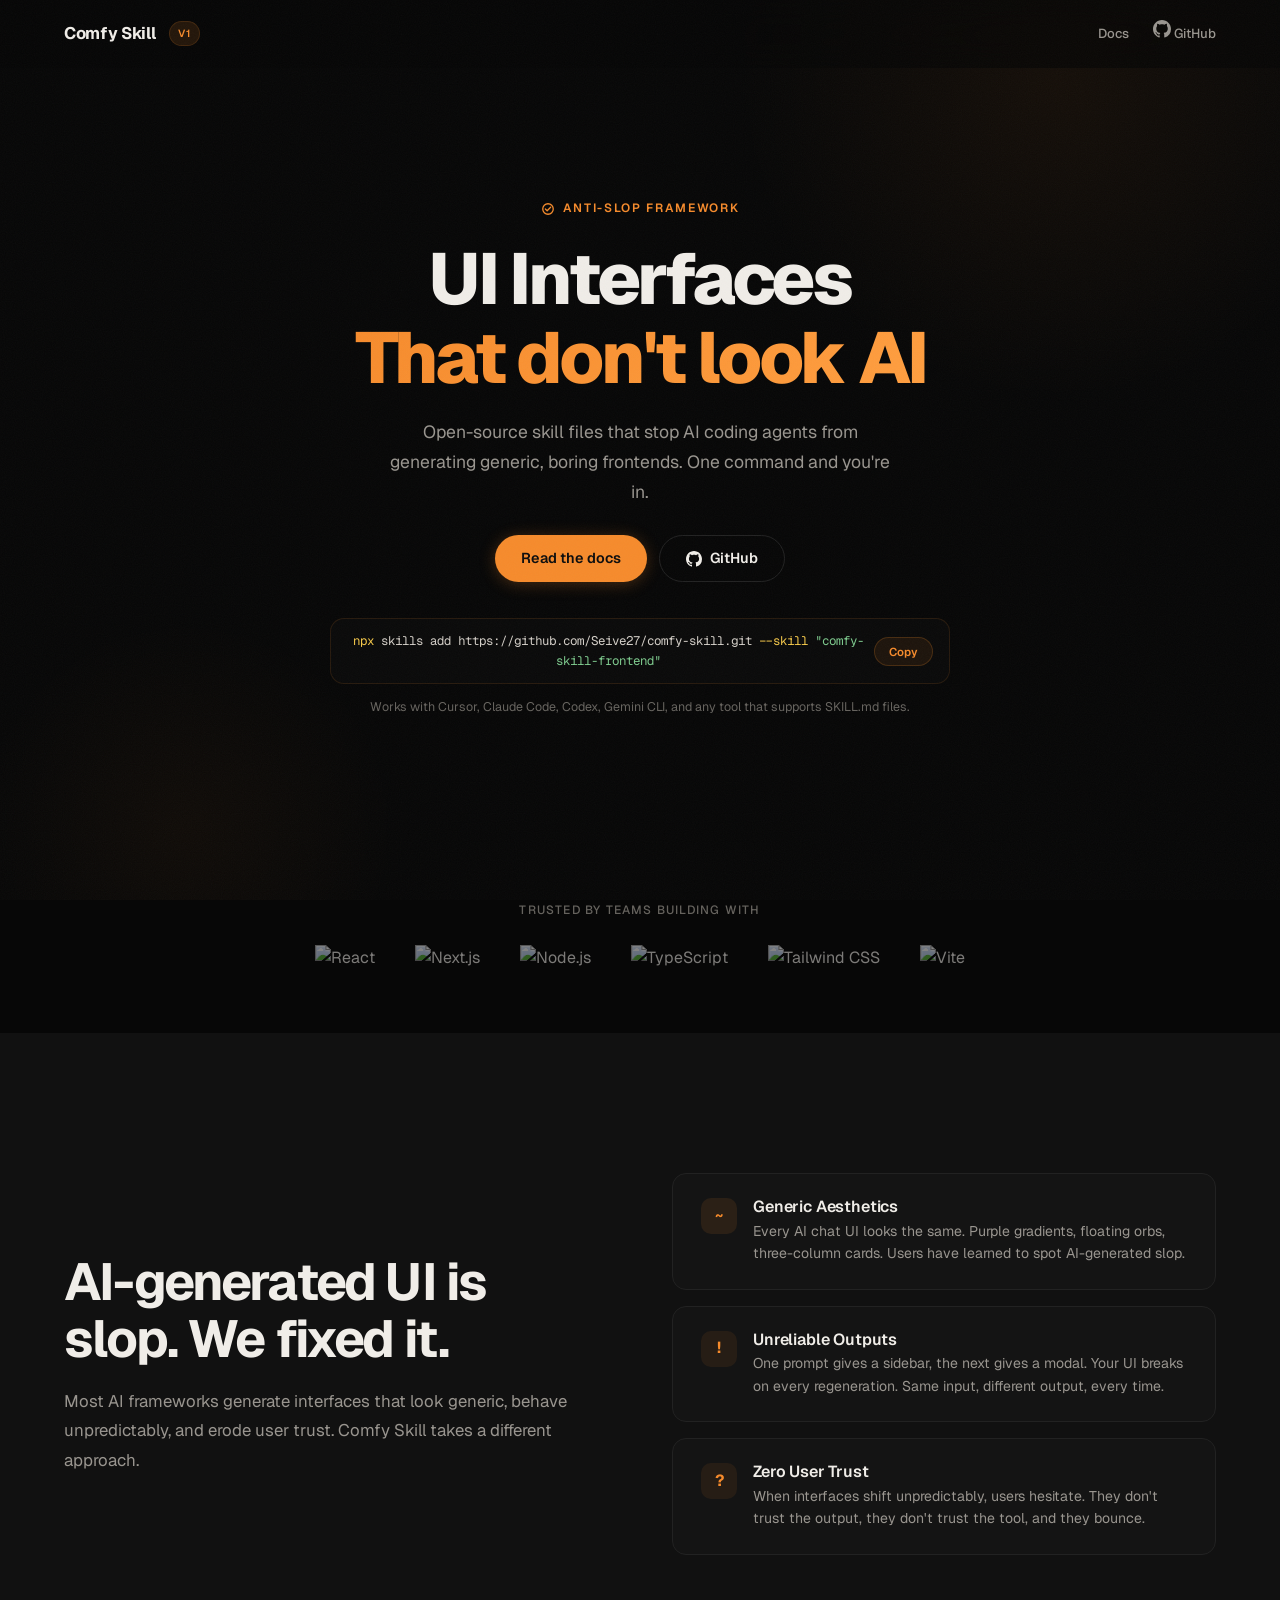
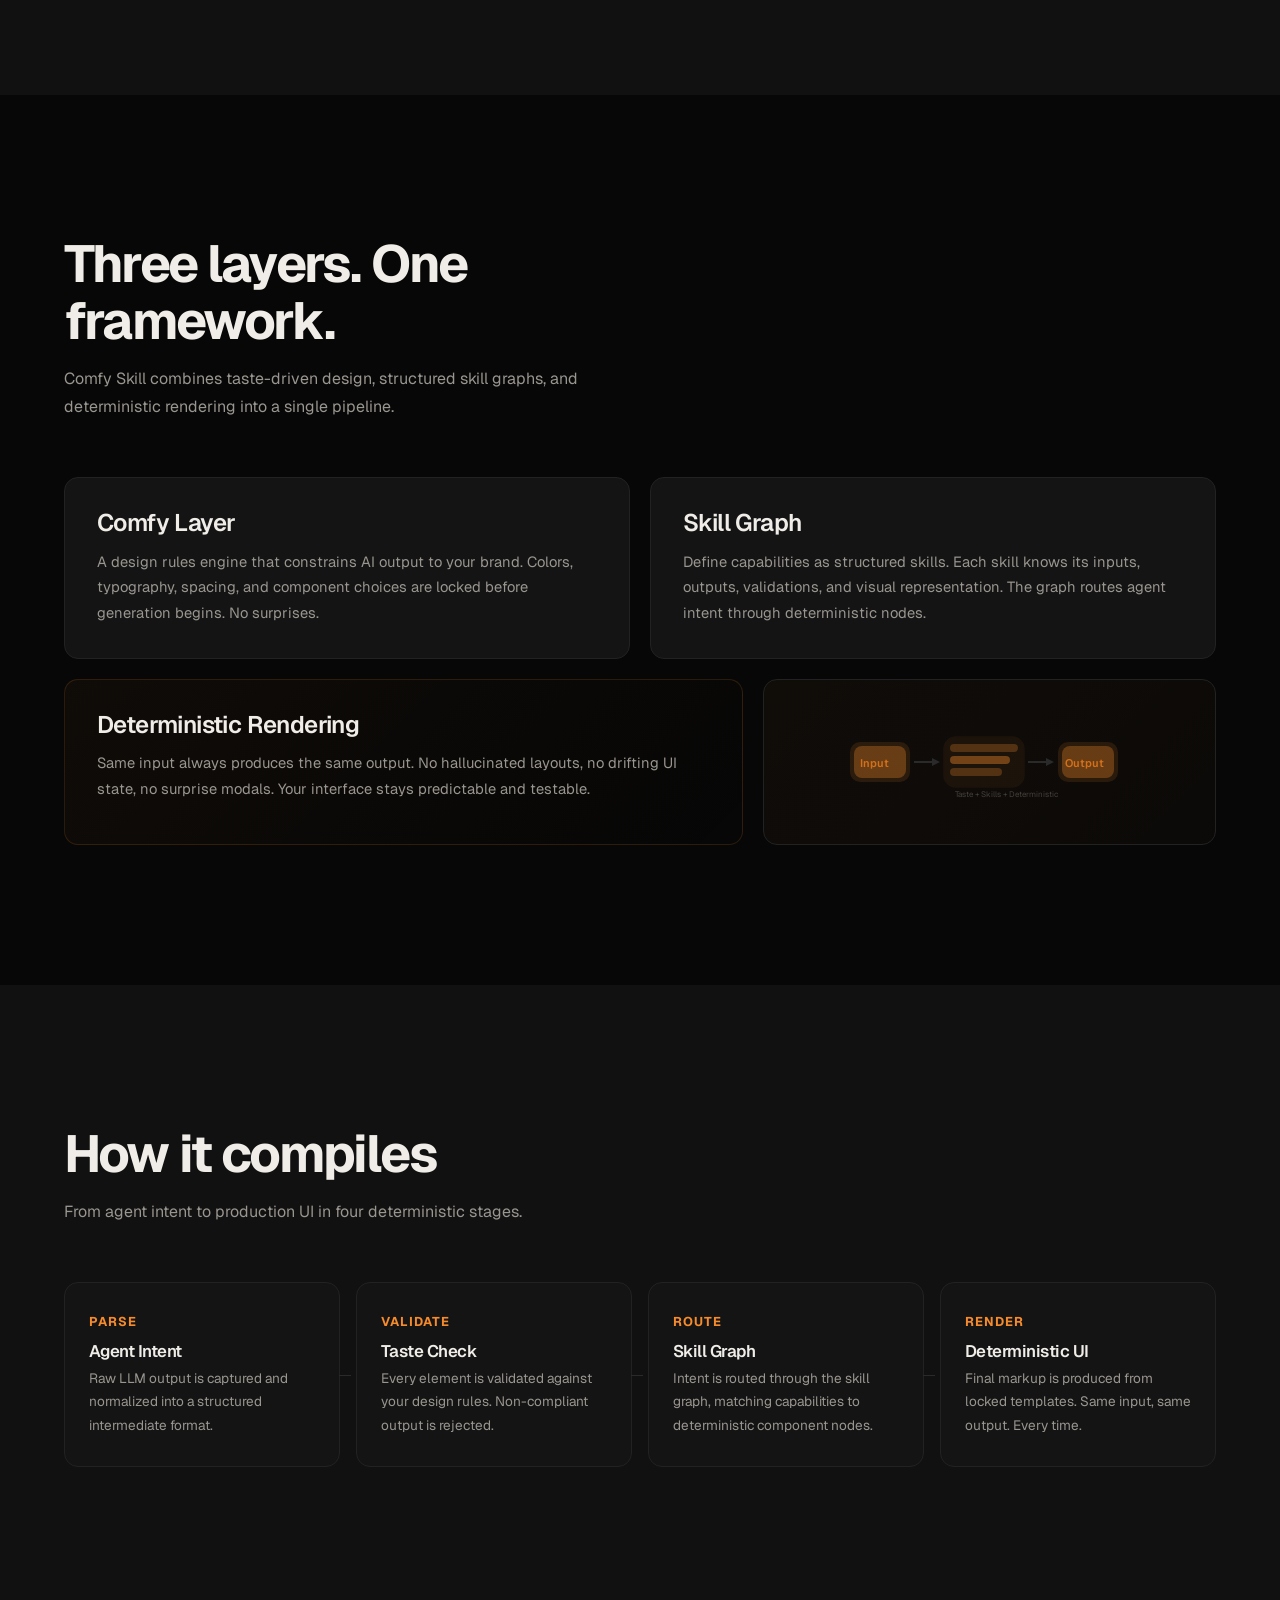
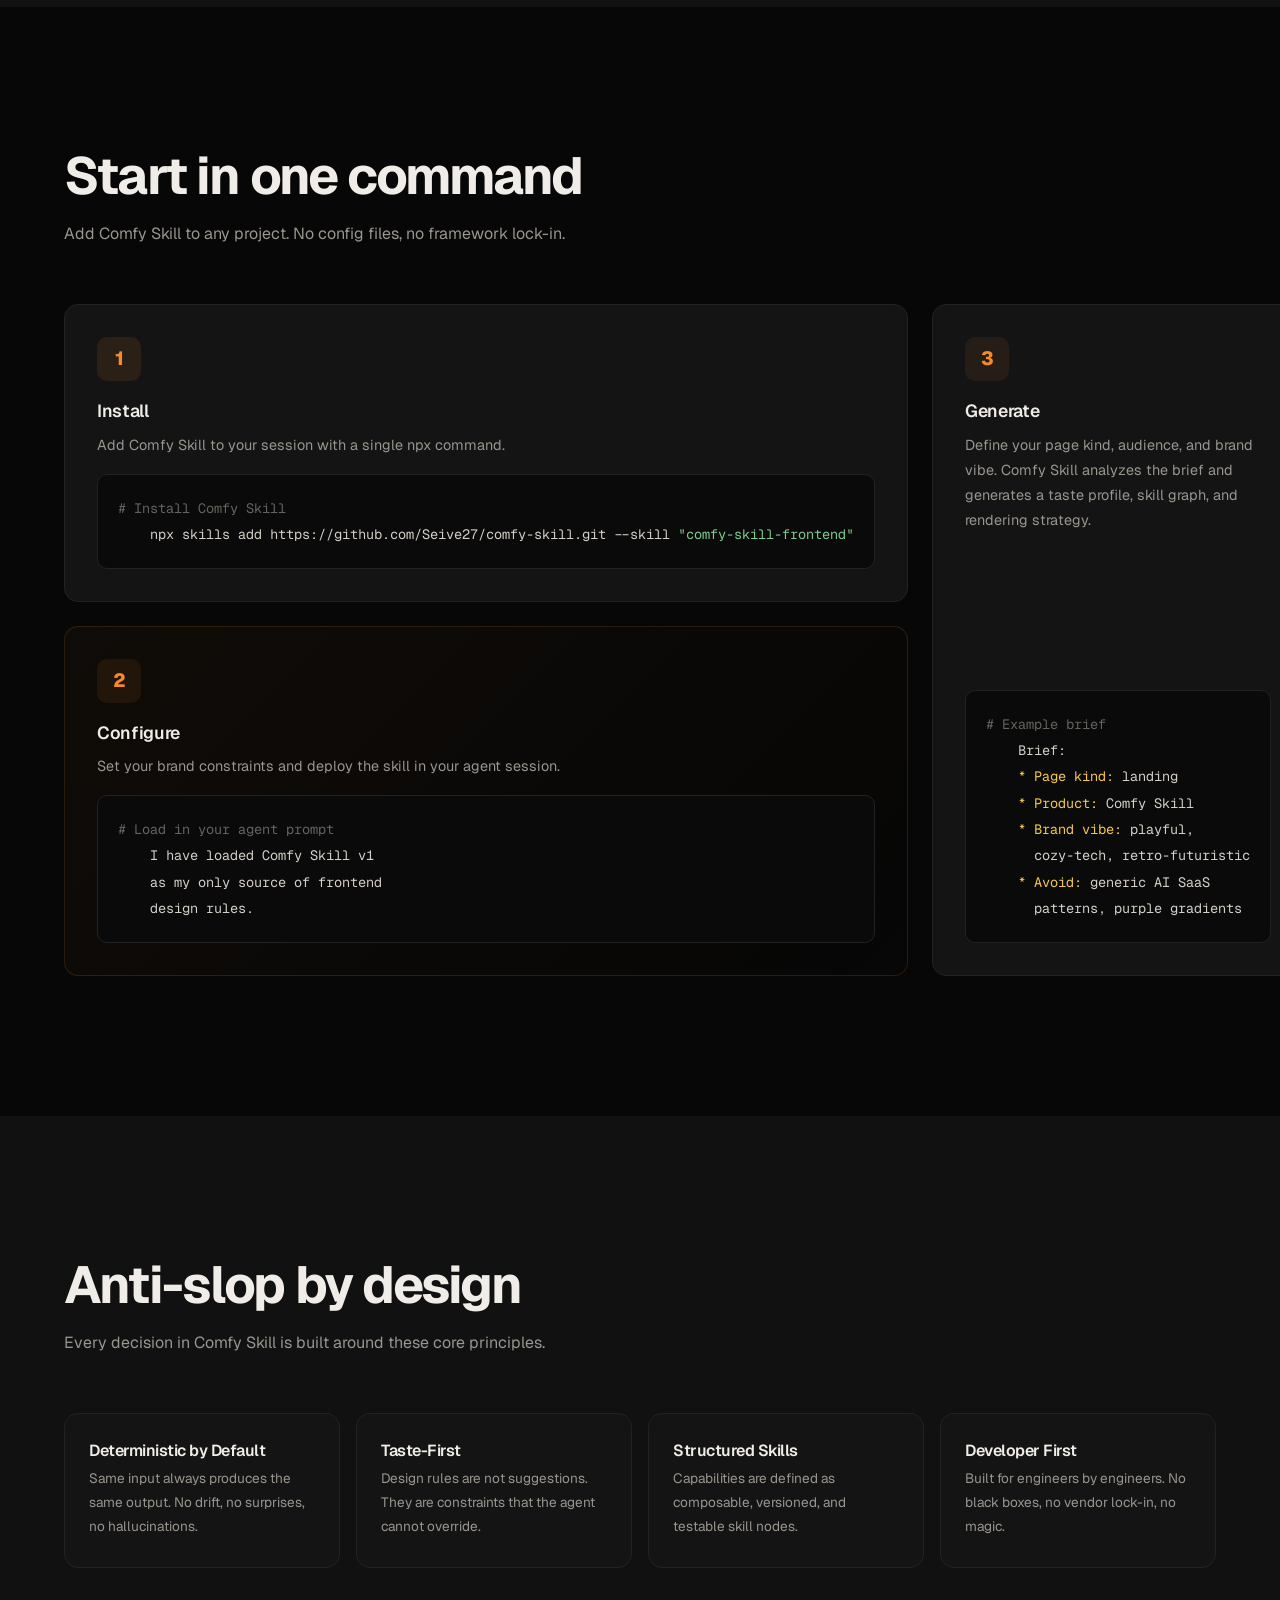
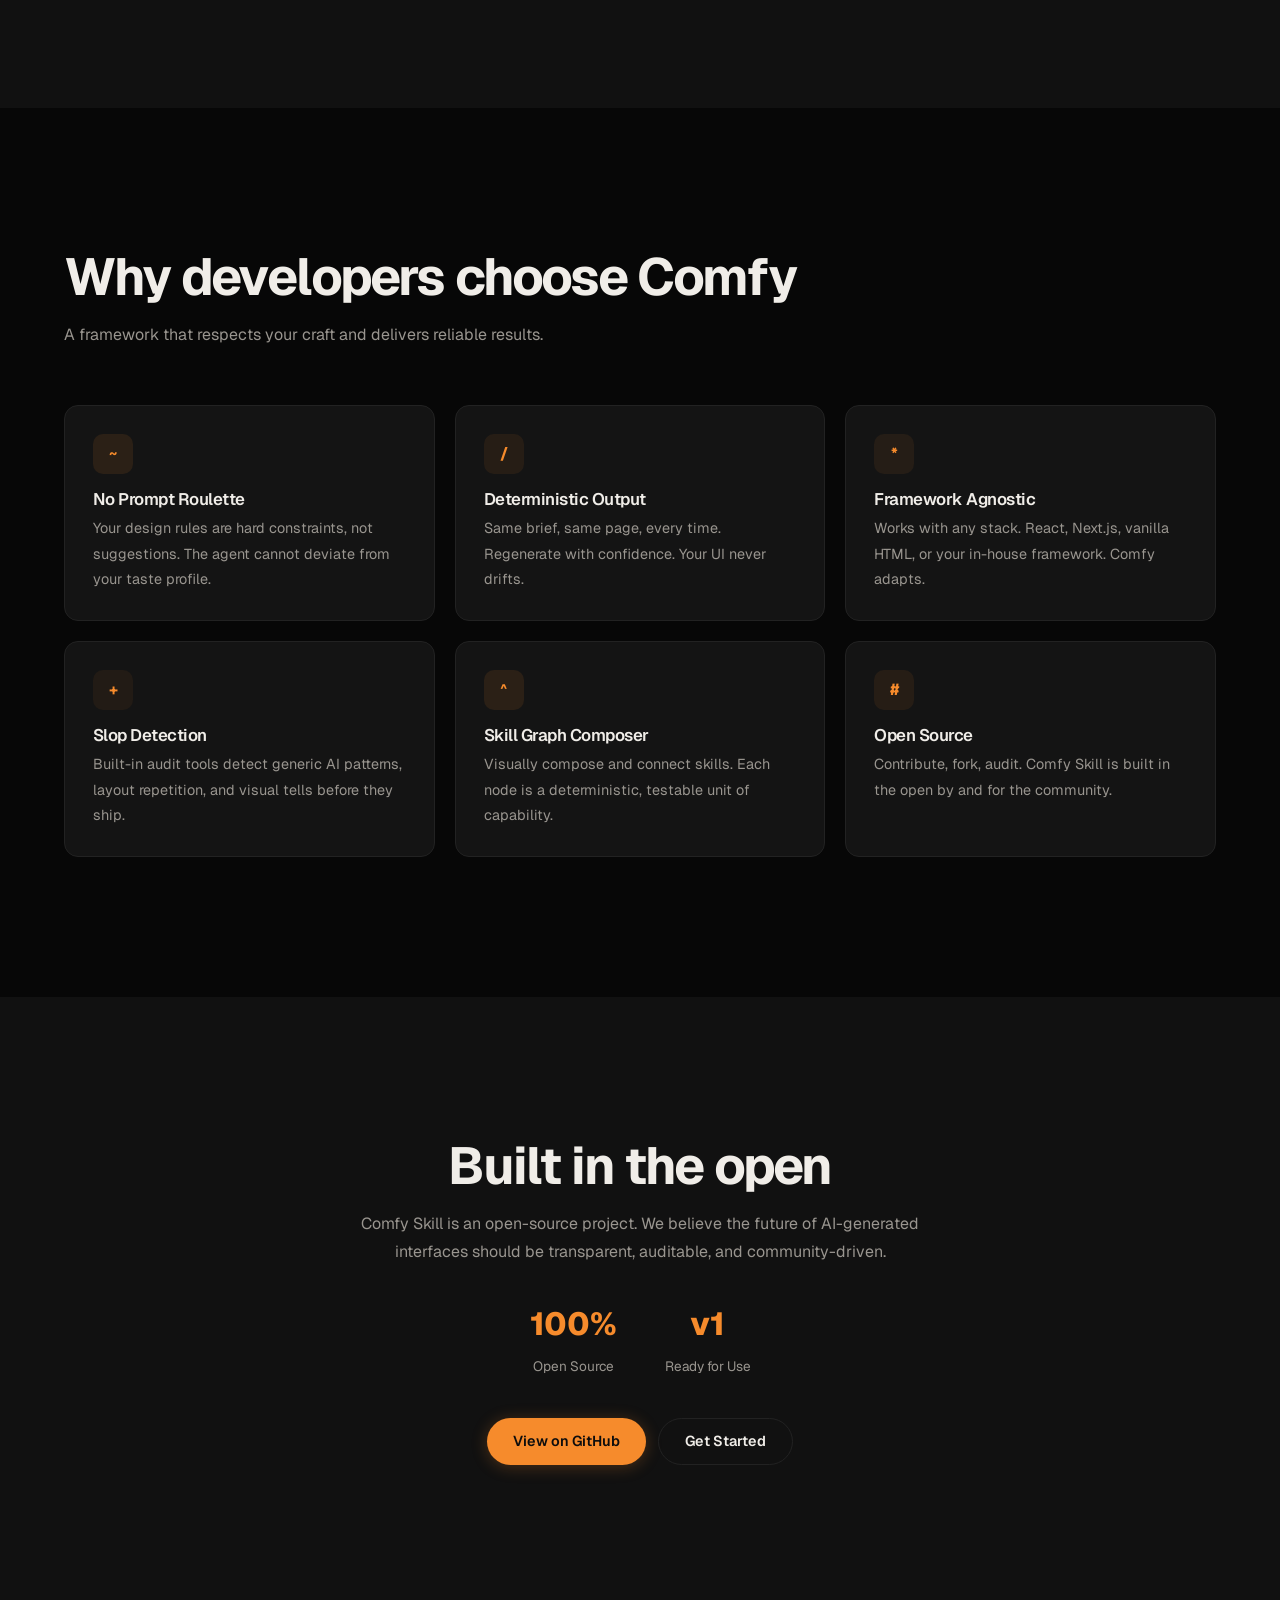
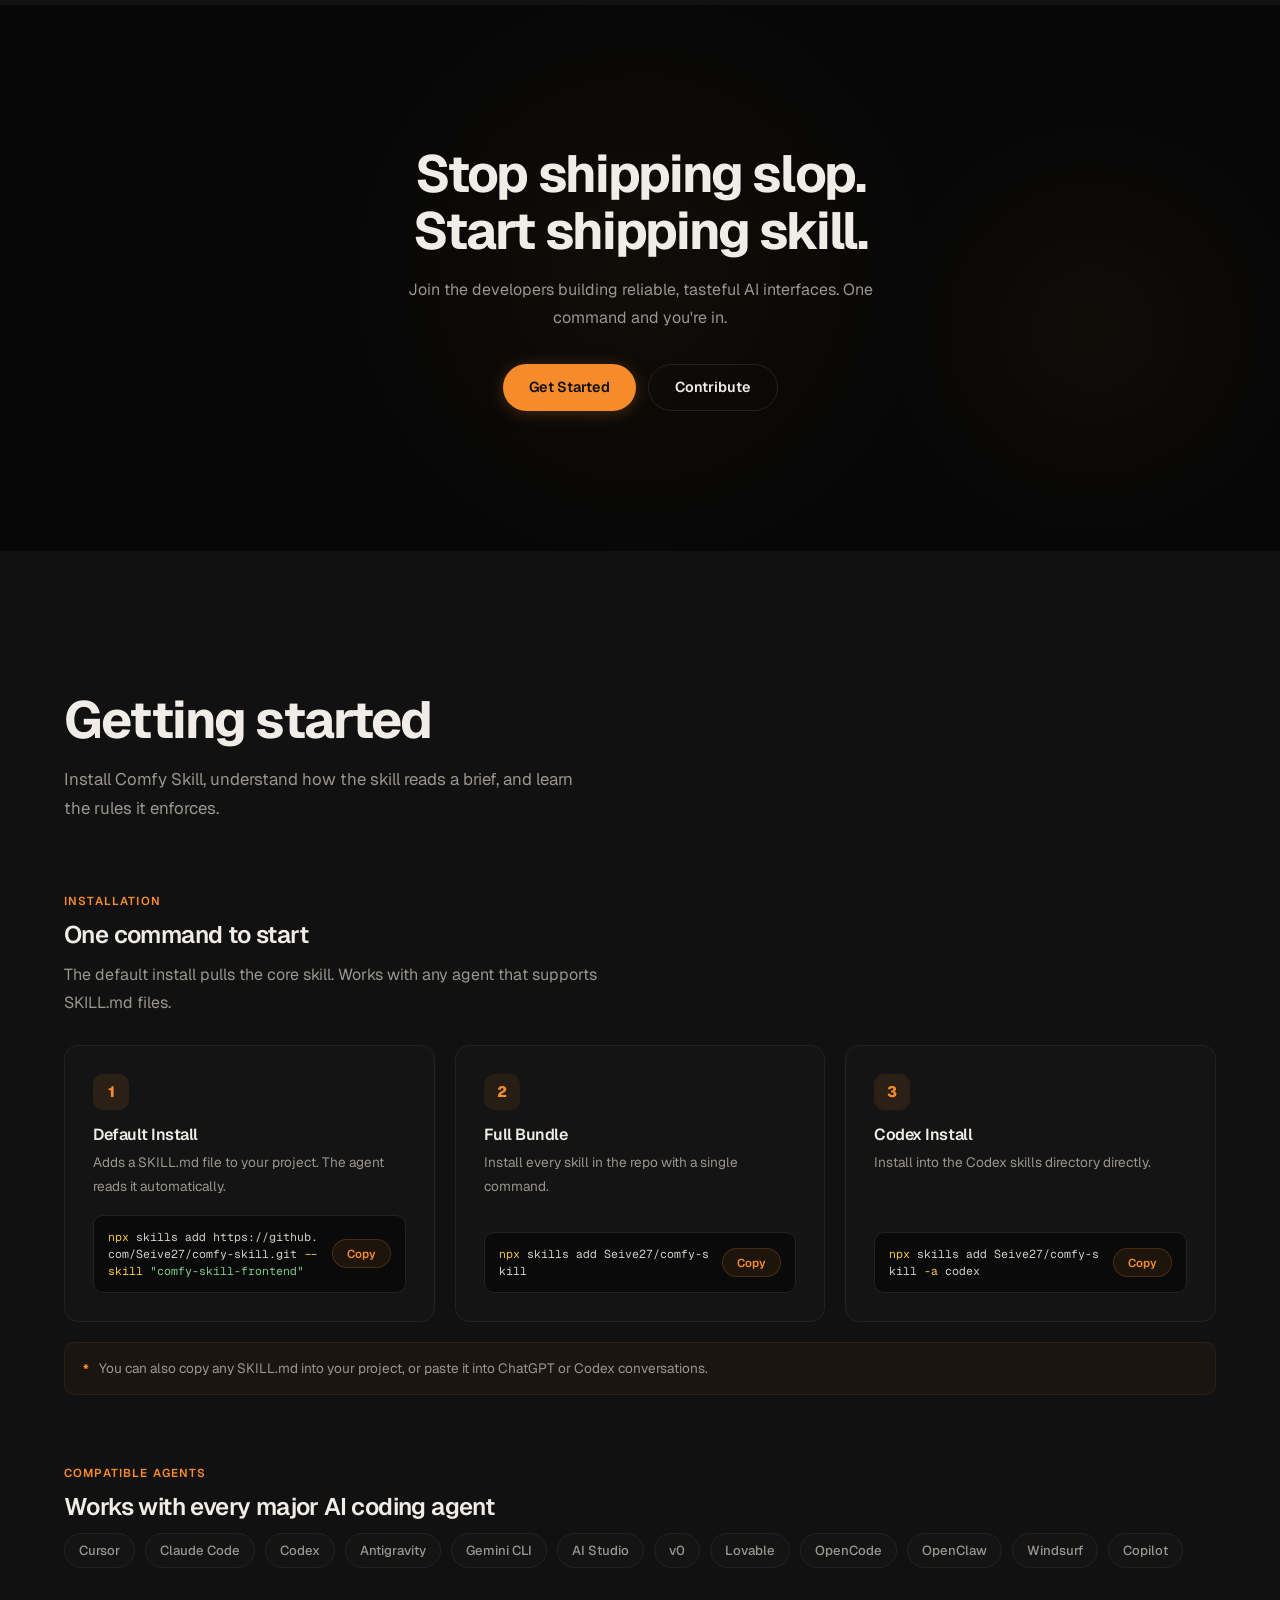
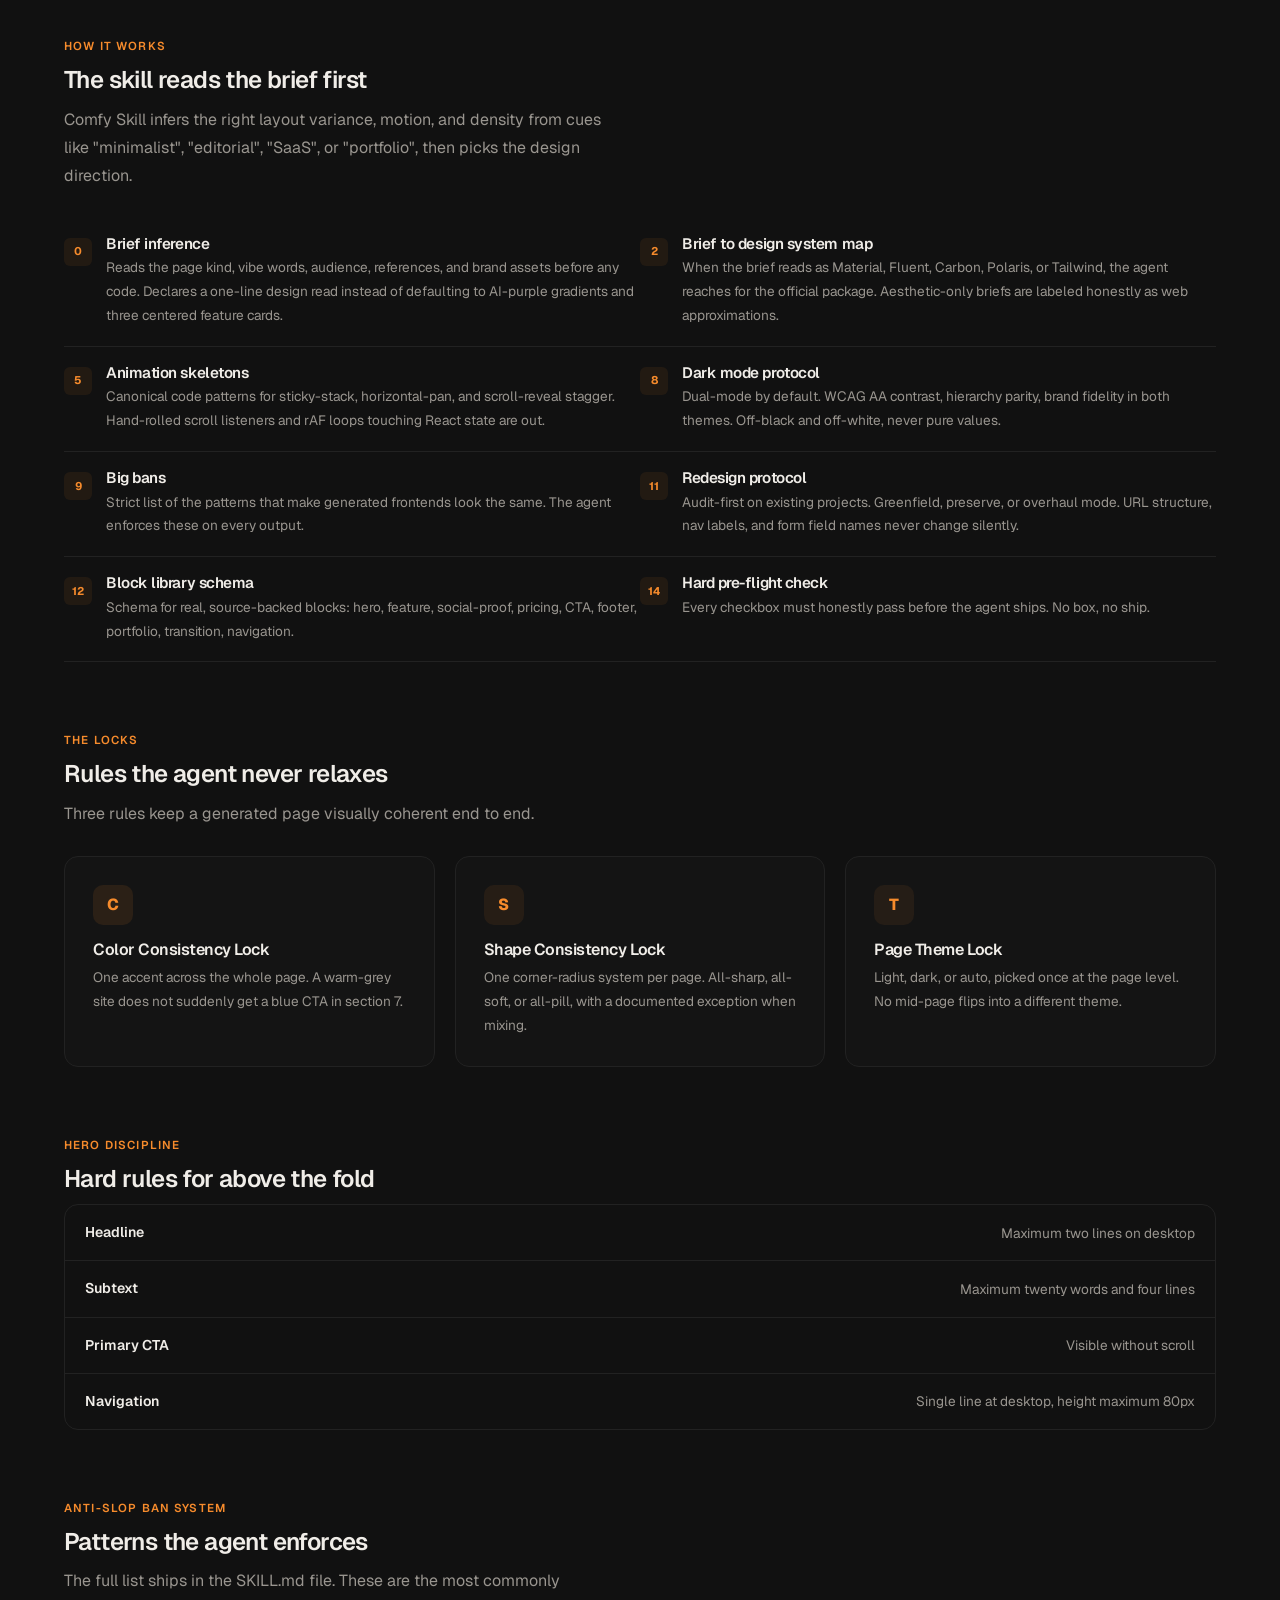
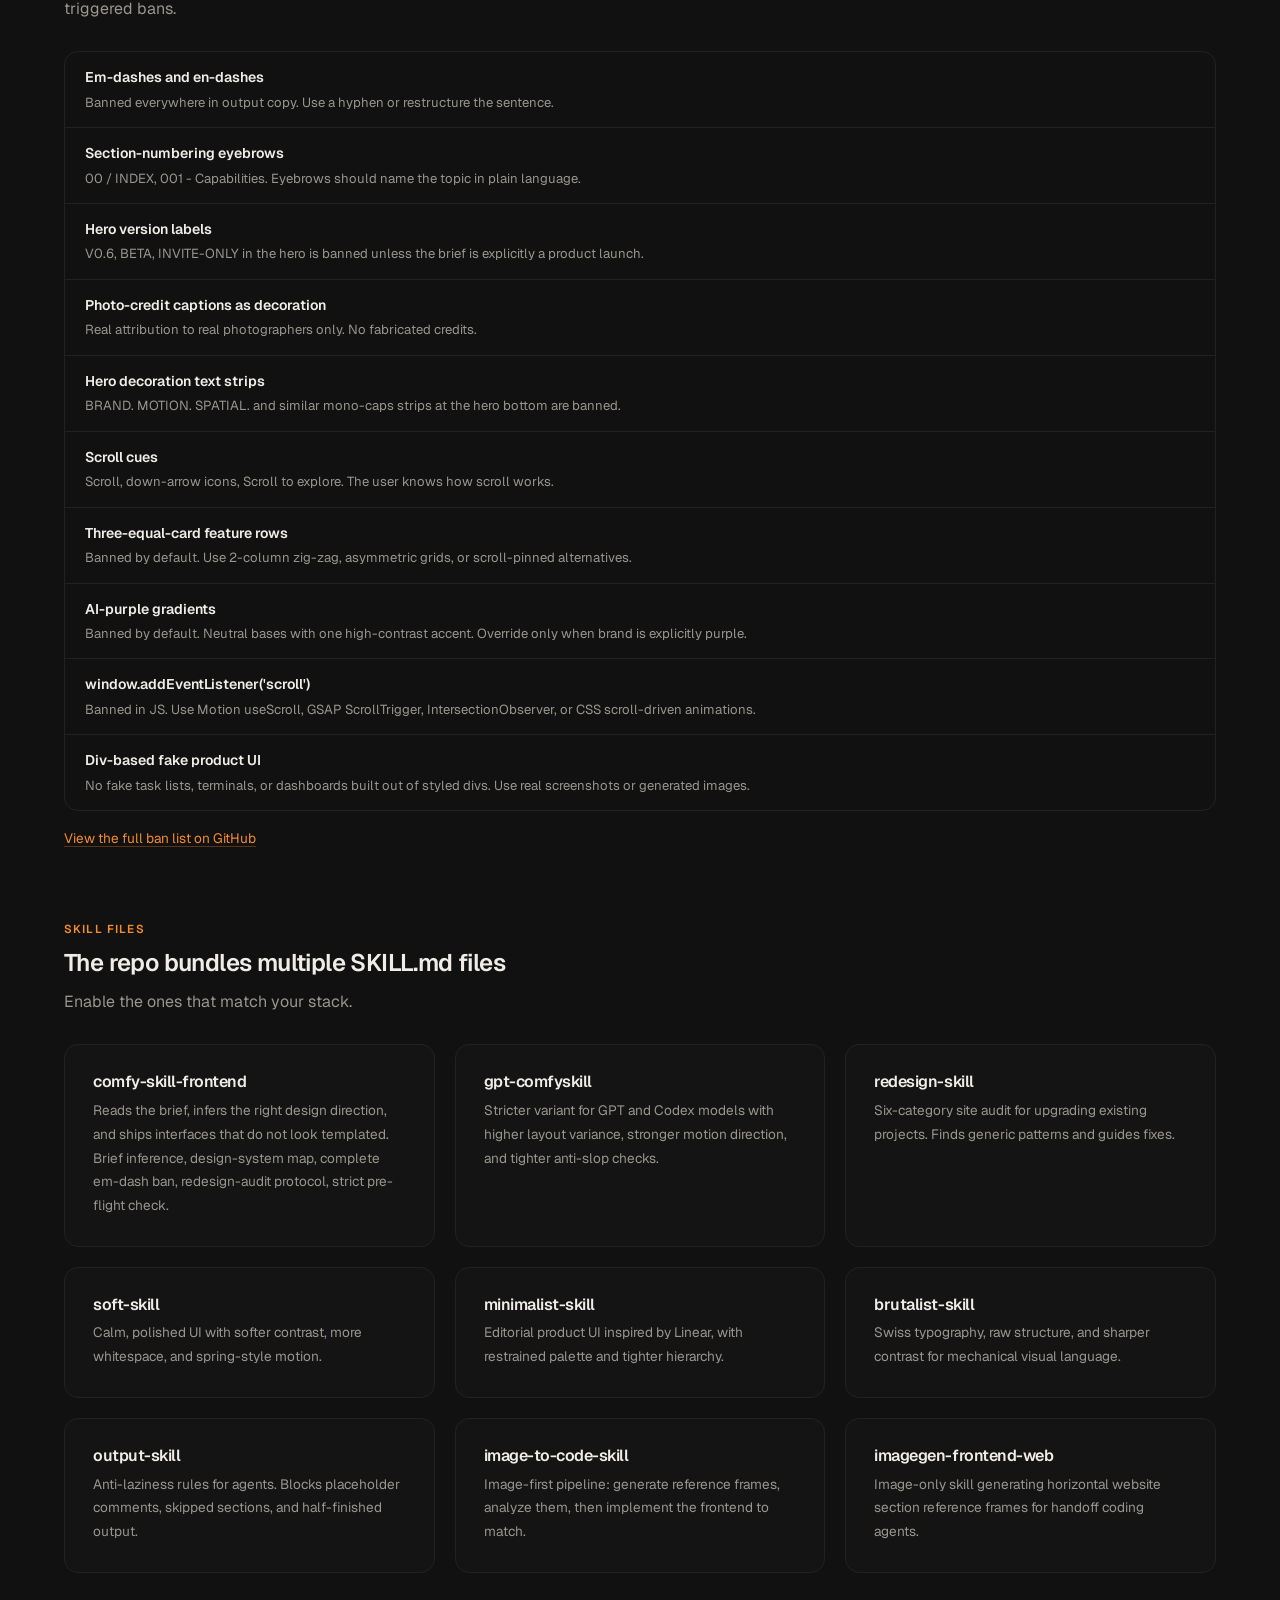
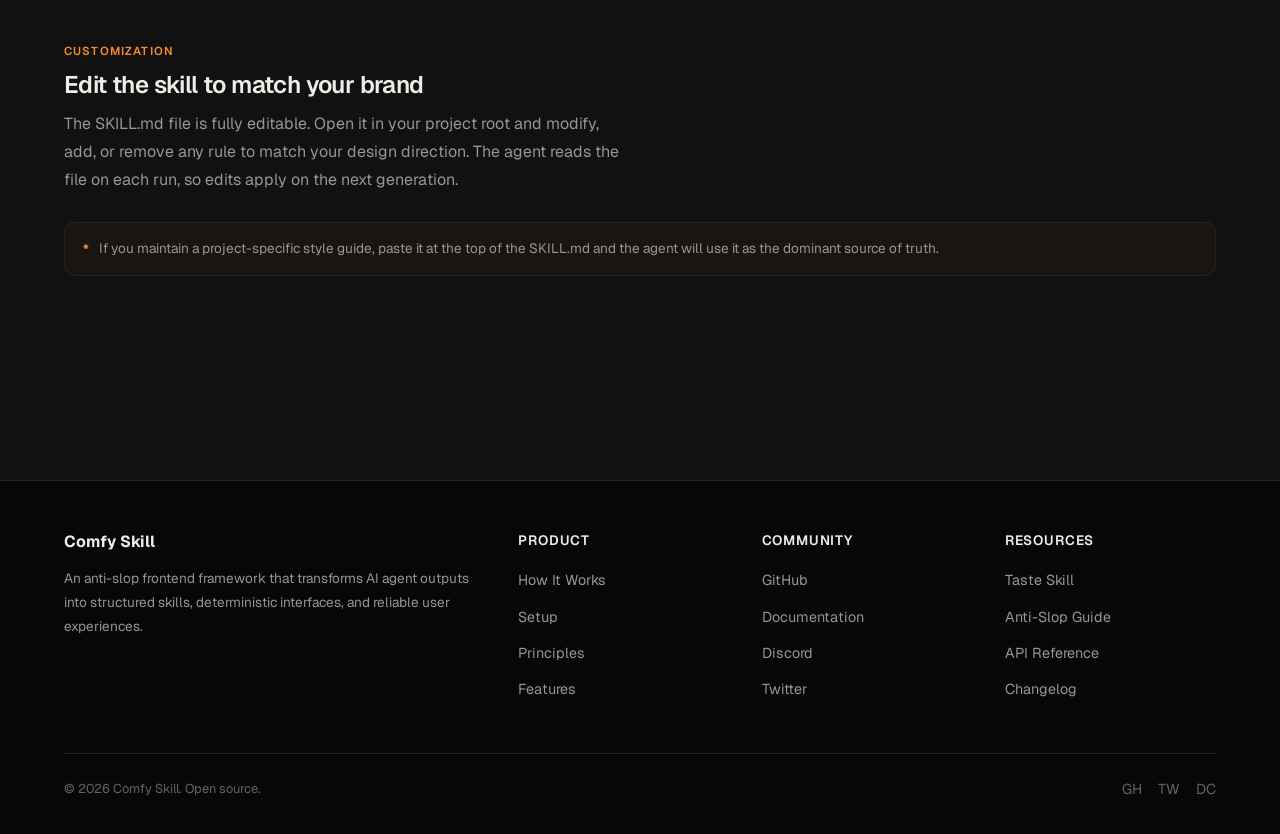
==== index.html @ 5a8cbd44 "first commit" ====
<!DOCTYPE html>
<html lang="en">
<head>
  <meta charset="UTF-8" />
  <meta name="viewport" content="width=device-width, initial-scale=1.0" />
  <title>Comfy Skill - Anti-Slop Frontend Framework</title>
  <meta name="description" content="Transform AI agent outputs into structured skills, deterministic interfaces, and reliable user experiences with Comfy Skill." />
  <link rel="preconnect" href="https://fonts.googleapis.com" />
  <link rel="preconnect" href="https://fonts.gstatic.com" crossorigin />
  <link href="https://fonts.googleapis.com/css2?family=Geist:wght@400..800&family=Geist+Mono:wght@400..700&display=swap" rel="stylesheet" />
  <style>
    /* =============================================
       COMFY SKILL - Design System
       
       Design Read: Developer-tool landing for technical
       buyers, with a playful retro-futuristic aesthetic,
       leaning toward native CSS + custom typography +
       bold saturated accents on dark mode.
       
       Dials: VARIANCE 8 / MOTION 6 / DENSITY 4
       ============================================= */

    /* --- Reset & Base --- */
    *, *::before, *::after {
      margin: 0;
      padding: 0;
      box-sizing: border-box;
    }

    :root {
      /* Brand colors */
      --orange: #F68B2C;
      --orange-bright: #ff9f40;
      --orange-dark: #d4701a;
      --orange-glow: rgba(246, 139, 44, 0.25);

      /* Pure dark mode */
      --bg: #070707;
      --bg-surface: #111111;
      --bg-elevated: #1a1a1a;
      --bg-card: #141414;
      --text: #f0ede8;
      --text-secondary: #99958f;
      --text-tertiary: #66635e;
      --border: #222222;
      --border-light: #2a2a2a;
      --shadow-card: 0 4px 30px rgba(0, 0, 0, 0.4);
      --shadow-glow: 0 0 40px rgba(246, 139, 44, 0.08);
      --radius-sm: 6px;
      --radius-md: 10px;
      --radius-lg: 14px;
      --radius-xl: 20px;
      --radius-full: 999px;
      --font-display: 'Geist', -apple-system, BlinkMacSystemFont, sans-serif;
      --font-body: 'Geist', -apple-system, BlinkMacSystemFont, 'Segoe UI', Roboto, 'Helvetica Neue', Arial, sans-serif;
      --max-width: 1200px;
      --nav-height: 68px;
    }

    html {
      scroll-behavior: smooth;
      -webkit-font-smoothing: antialiased;
      -moz-osx-font-smoothing: grayscale;
    }

    body {
      font-family: var(--font-body);
      background-color: var(--bg);
      color: var(--text);
      line-height: 1.65;
      overflow-x: hidden;
    }

    /* --- Grain texture overlay --- */
    body::after {
      content: '';
      position: fixed;
      inset: 0;
      z-index: 200;
      pointer-events: none;
      opacity: 0.035;
      background-image: url("data:image/svg+xml,%3Csvg viewBox='0 0 256 256' xmlns='http://www.w3.org/2000/svg'%3E%3Cfilter id='n'%3E%3CfeTurbulence type='fractalNoise' baseFrequency='.9' numOctaves='4' stitchTiles='stitch'/%3E%3C/filter%3E%3Crect width='100%25' height='100%25' filter='url(%23n)'/%3E%3C/svg%3E");
      background-repeat: repeat;
      background-size: 256px 256px;
    }



    /* --- Typography --- */
    h1, h2, h3, h4, h5, h6 {
      font-family: var(--font-display);
      font-weight: 700;
      line-height: 1.1;
      letter-spacing: -0.03em;
    }

    h1 {
      font-size: clamp(2.5rem, 7vw, 4.5rem);
      font-weight: 800;
      letter-spacing: -0.045em;
    }

    h2 {
      font-size: clamp(2rem, 4.5vw, 3.25rem);
      font-weight: 700;
      letter-spacing: -0.035em;
    }

    h3 {
      font-size: clamp(1.25rem, 2vw, 1.5rem);
      font-weight: 600;
      letter-spacing: -0.025em;
    }

    p {
      color: var(--text-secondary);
      max-width: 65ch;
      line-height: 1.75;
    }

    a {
      color: inherit;
      text-decoration: none;
    }

    /* --- Layout Containers --- */
    .container {
      max-width: var(--max-width);
      margin: 0 auto;
      padding: 0 24px;
    }

    section {
      padding: 80px 0;
    }

    @media (min-width: 768px) {
      section { padding: 110px 0; }
    }

    @media (min-width: 1024px) {
      section { padding: 140px 0; }
    }

    /* --- Buttons --- */
    .btn {
      display: inline-flex;
      align-items: center;
      gap: 8px;
      font-family: var(--font-display);
      font-weight: 600;
      font-size: 0.9rem;
      padding: 11px 26px;
      border-radius: var(--radius-full);
      border: none;
      cursor: pointer;
      transition: transform 0.25s cubic-bezier(0.16, 1, 0.3, 1),
                  box-shadow 0.25s cubic-bezier(0.16, 1, 0.3, 1),
                  background 0.25s ease;
      white-space: nowrap;
    }

    .btn:hover {
      transform: translateY(-2px);
    }

    .btn:active {
      transform: translateY(0) scale(0.97);
    }

    .btn-primary {
      background: var(--orange);
      color: #0d0d0d;
      box-shadow: 0 2px 16px var(--orange-glow);
    }

    .btn-primary:hover {
      box-shadow: 0 6px 28px var(--orange-glow);
    }

    .btn-secondary {
      background: transparent;
      color: var(--text);
      border: 1.5px solid var(--border);
    }

    .btn-secondary:hover {
      border-color: var(--orange);
      background: rgba(246, 139, 44, 0.06);
    }


    /* --- Navigation --- */
    .nav {
      position: fixed;
      top: 0;
      left: 0;
      right: 0;
      z-index: 100;
      height: var(--nav-height);
      background: rgba(7, 7, 7, 0.75);
      backdrop-filter: blur(20px) saturate(180%);
      -webkit-backdrop-filter: blur(20px) saturate(180%);
      border-bottom: 1px solid transparent;
      transition: border-color 0.3s ease, box-shadow 0.3s ease;
    }


    .nav.scrolled {
      border-color: var(--border);
      box-shadow: 0 1px 20px rgba(0, 0, 0, 0.15);
    }


    .nav-inner {
      max-width: var(--max-width);
      margin: 0 auto;
      padding: 0 24px;
      height: 100%;
      display: flex;
      align-items: center;
      justify-content: space-between;
    }

    .nav-logo {
      display: flex;
      align-items: center;
      gap: 10px;
      font-family: var(--font-display);
      font-weight: 700;
      font-size: 1.05rem;
      color: var(--text);
      letter-spacing: -0.02em;
    }

    .nav-badge {
      display: inline-flex;
      align-items: center;
      padding: 3px 8px;
      border-radius: var(--radius-full);
      font-size: 0.65rem;
      font-weight: 600;
      text-transform: uppercase;
      letter-spacing: 0.06em;
      background: rgba(246, 139, 44, 0.12);
      color: var(--orange);
      border: 1px solid rgba(246, 139, 44, 0.15);
      margin-left: 4px;
    }

    .nav-links {
      display: flex;
      align-items: center;
      gap: 24px;
      list-style: none;
    }

    .nav-links a {
      font-size: 0.82rem;
      font-weight: 500;
      color: var(--text-secondary);
      transition: color 0.2s ease;
    }

    .nav-links a:hover {
      color: var(--text);
    }

    .nav-mobile-toggle {
      display: none;
      background: none;
      border: none;
      cursor: pointer;
      padding: 8px;
      color: var(--text);
    }

    @media (max-width: 767px) {
      .nav-links {
        display: none;
        position: fixed;
        top: var(--nav-height);
        left: 0;
        right: 0;
        background: var(--bg);
        flex-direction: column;
        padding: 28px 24px;
        gap: 18px;
        border-bottom: 1px solid var(--border);
        box-shadow: var(--shadow-card);
      }
      .nav-links.open {
        display: flex;
      }
      .nav-mobile-toggle {
        display: flex;
        align-items: center;
        justify-content: center;
        width: 36px;
        height: 36px;
      }
    }

    /* --- Hero Section --- */
    .hero {
      padding-top: calc(var(--nav-height) + 28px);
      padding-bottom: 80px;
      min-height: 100dvh;
      display: flex;
      align-items: center;
      position: relative;
      overflow: hidden;
    }

    .hero::before {
      content: '';
      position: absolute;
      top: -30%;
      right: -10%;
      width: 700px;
      height: 700px;
      border-radius: 50%;
      background: radial-gradient(circle, rgba(246, 139, 44, 0.06), transparent 65%);
      pointer-events: none;
    }

    .hero::after {
      content: '';
      position: absolute;
      bottom: -20%;
      left: -5%;
      width: 500px;
      height: 500px;
      border-radius: 50%;
      background: radial-gradient(circle, rgba(246, 139, 44, 0.04), transparent 60%);
      pointer-events: none;
    }

    .hero-grid {
      display: flex;
      flex-direction: column;
      align-items: center;
      position: relative;
      z-index: 1;
    }

    .hero-content {
      max-width: 640px;
      text-align: center;
      margin: 0 auto;
    }

    .hero-label {
      display: inline-flex;
      align-items: center;
      gap: 8px;
      font-family: var(--font-display);
      font-size: 0.75rem;
      font-weight: 600;
      text-transform: uppercase;
      letter-spacing: 0.14em;
      color: var(--orange);
      margin-bottom: 20px;
    }

    .hero h1 {
      margin-bottom: 20px;
    }

    .hero h1 .highlight {
      background: linear-gradient(135deg, var(--orange), var(--orange-bright));
      -webkit-background-clip: text;
      -webkit-text-fill-color: transparent;
      background-clip: text;
    }

    .hero-sub {
      font-size: 1.1rem;
      line-height: 1.7;
      margin-bottom: 28px;
      max-width: 520px;
      margin-left: auto;
      margin-right: auto;
    }

    .hero-install-block {
      margin-top: 36px;
      text-align: center;
    }

    .hero-install-note {
      font-size: 0.78rem;
      color: var(--text-tertiary);
      margin-top: 12px;
      max-width: none;
    }

    .hero-actions {
      display: flex;
      flex-wrap: wrap;
      gap: 12px;
      justify-content: center;
    }

    /* --- Trusted By Section --- */
    .trusted {
      padding: 0 0 60px;
      position: relative;
    }

    .trusted-content {
      text-align: center;
    }

    .trusted-label {
      font-size: 0.75rem;
      font-weight: 500;
      color: var(--text-tertiary);
      text-transform: uppercase;
      letter-spacing: 0.1em;
      margin-bottom: 24px;
      max-width: none;
    }

    .trusted-logos {
      display: flex;
      flex-wrap: wrap;
      justify-content: center;
      gap: 40px;
      align-items: center;
    }

    .trusted-logo-item {
      display: inline-flex;
      align-items: center;
      height: 28px;
      opacity: 0.5;
      transition: opacity 0.3s ease;
    }

    .trusted-logo-item:hover {
      opacity: 0.8;
    }

    .trusted-logo-item img {
      height: 100%;
      width: auto;
    }

    /* --- The Problem Section --- */
    .problem {
      background: var(--bg-surface);
      position: relative;
      overflow: hidden;
    }

    .problem-inner {
      display: grid;
      grid-template-columns: 1fr;
      gap: 48px;
    }

    @media (min-width: 768px) {
      .problem-inner {
        grid-template-columns: 1fr 1fr;
        gap: 64px;
      }
    }

    .problem-text {
      display: flex;
      flex-direction: column;
      justify-content: center;
    }

    .problem-text h2 {
      margin-bottom: 20px;
      max-width: 500px;
    }

    .problem-text p {
      font-size: 1.05rem;
    }

    .problem-cards {
      display: flex;
      flex-direction: column;
      gap: 16px;
    }

    .problem-card {
      background: var(--bg-card);
      border-radius: var(--radius-lg);
      padding: 24px 28px;
      border: 1px solid var(--border);
      display: grid;
      grid-template-columns: auto 1fr;
      gap: 16px;
      align-items: start;
      transition: transform 0.25s cubic-bezier(0.16, 1, 0.3, 1),
                  border-color 0.25s ease,
                  box-shadow 0.25s cubic-bezier(0.16, 1, 0.3, 1);
    }

    .problem-card:hover {
      transform: translateX(4px);
      border-color: var(--orange);
      box-shadow: var(--shadow-glow);
    }

    .problem-card-icon {
      width: 36px;
      height: 36px;
      border-radius: var(--radius-md);
      display: flex;
      align-items: center;
      justify-content: center;
      font-family: var(--font-display);
      font-weight: 700;
      font-size: 1rem;
      flex-shrink: 0;
      background: rgba(246, 139, 44, 0.1);
      color: var(--orange);
    }

    .problem-card:nth-child(2) .problem-card-icon {
      background: rgba(246, 139, 44, 0.08);
      color: var(--orange);
    }

    .problem-card:nth-child(3) .problem-card-icon {
      background: rgba(246, 139, 44, 0.08);
      color: var(--orange);
    }

    .problem-card-text h4 {
      font-family: var(--font-display);
      font-weight: 600;
      font-size: 1rem;
      margin-bottom: 4px;
      letter-spacing: -0.01em;
    }

    .problem-card-text p {
      font-size: 0.88rem;
      line-height: 1.6;
    }

    /* --- What Is Comfy Skill (Bento) --- */
    .bento-intro {
      margin-bottom: 56px;
    }

    .bento-intro h2 {
      margin-bottom: 16px;
      max-width: 600px;
    }

    .bento-intro p {
      max-width: 520px;
    }

    .bento-grid {
      display: grid;
      grid-template-columns: 1fr;
      gap: 20px;
    }

    @media (min-width: 640px) {
      .bento-grid {
        grid-template-columns: repeat(2, 1fr);
      }
    }

    @media (min-width: 820px) {
      .bento-grid {
        grid-template-columns: repeat(6, 1fr);
        grid-template-rows: auto auto;
      }

      .bento-taste {
        grid-column: 1 / 4;
        grid-row: 1;
      }

      .bento-skills {
        grid-column: 4 / 7;
        grid-row: 1;
      }

      .bento-render {
        grid-column: 1 / 7;
        grid-row: 2;
        display: grid;
        grid-template-columns: 1.2fr 0.8fr;
        gap: 20px;
      }
    }

    @media (min-width: 1024px) {
      .bento-grid {
        grid-template-columns: repeat(6, 1fr);
        grid-template-rows: auto auto;
      }

      .bento-taste {
        grid-column: 1 / 4;
        grid-row: 1;
      }

      .bento-skills {
        grid-column: 4 / 7;
        grid-row: 1;
      }

      .bento-render {
        grid-column: 1 / 7;
        grid-row: 2;
        display: grid;
        grid-template-columns: 1.2fr 0.8fr;
        gap: 20px;
      }
    }

    .bento-cell {
      background: var(--bg-card);
      border-radius: var(--radius-lg);
      padding: 32px;
      border: 1px solid var(--border);
      transition: transform 0.25s cubic-bezier(0.16, 1, 0.3, 1),
                  box-shadow 0.25s cubic-bezier(0.16, 1, 0.3, 1);
    }

    .bento-cell:hover {
      transform: translateY(-3px);
      box-shadow: var(--shadow-card);
    }

    .bento-cell-accent {
      background: linear-gradient(135deg, rgba(246, 139, 44, 0.04), transparent);
      border-color: rgba(246, 139, 44, 0.15);
    }

    .bento-cell h3 {
      margin-bottom: 12px;
    }

    .bento-cell p {
      font-size: 0.92rem;
    }

    .bento-icon {
      width: 44px;
      height: 44px;
      border-radius: var(--radius-md);
      display: flex;
      align-items: center;
      justify-content: center;
      margin-bottom: 20px;
      font-family: var(--font-display);
      font-weight: 800;
      font-size: 1.2rem;
    }

    .bento-icon-orange {
      background: rgba(246, 139, 44, 0.1);
      color: var(--orange);
    }

    .bento-icon-muted {
      background: rgba(255, 255, 255, 0.04);
      color: var(--text-secondary);
    }

    .bento-render-visual {
      padding: 32px;
      background: linear-gradient(135deg, rgba(246, 139, 44, 0.04), rgba(246, 139, 44, 0.02));
      border: 1px solid var(--border);
      border-radius: var(--radius-lg);
      display: flex;
      align-items: center;
      justify-content: center;
    }

    .bento-render-visual svg {
      width: 100%;
      max-width: 280px;
      height: auto;
    }

    /* --- Pipeline Section --- */
    .pipeline {
      background: var(--bg-surface);
    }

    .pipeline-intro {
      margin-bottom: 56px;
    }

    .pipeline-intro h2 {
      margin-bottom: 16px;
    }

    .pipeline-intro p {
      max-width: 520px;
    }

    .pipeline-flow {
      display: grid;
      grid-template-columns: 1fr;
      gap: 12px;
    }

    @media (min-width: 768px) {
      .pipeline-flow {
        grid-template-columns: repeat(4, 1fr);
        gap: 16px;
      }
    }

    .pipeline-step {
      background: var(--bg-card);
      border-radius: var(--radius-lg);
      padding: 28px 24px;
      border: 1px solid var(--border);
      position: relative;
      transition: transform 0.25s cubic-bezier(0.16, 1, 0.3, 1),
                  box-shadow 0.25s cubic-bezier(0.16, 1, 0.3, 1);
    }

    .pipeline-step:hover {
      transform: translateY(-4px);
      box-shadow: var(--shadow-card);
    }

    .pipeline-step-num {
      font-family: var(--font-display);
      font-weight: 700;
      font-size: 0.8rem;
      color: var(--orange);
      letter-spacing: 0.08em;
      text-transform: uppercase;
      margin-bottom: 10px;
    }

    .pipeline-step h4 {
      font-family: var(--font-display);
      font-weight: 600;
      font-size: 1.05rem;
      margin-bottom: 6px;
    }

    .pipeline-step p {
      font-size: 0.85rem;
    }

    @media (min-width: 768px) {
      .pipeline-step:not(:last-child)::after {
        content: '';
        position: absolute;
        top: 50%;
        right: -12px;
        width: 12px;
        height: 1px;
        background: var(--border-light);
      }
    }

    /* --- Setup Guide Section --- */
    .setup {
      position: relative;
    }

    .setup::before {
      content: '';
      position: absolute;
      bottom: -20%;
      left: -5%;
      width: 400px;
      height: 400px;
      border-radius: 50%;
      background: radial-gradient(circle, rgba(246, 139, 44, 0.03), transparent 60%);
      pointer-events: none;
    }

    .setup-intro {
      margin-bottom: 56px;
    }

    .setup-intro h2 {
      margin-bottom: 16px;
    }

    .setup-intro p {
      max-width: 520px;
    }

    .setup-bento-grid {
      display: grid;
      grid-template-columns: 1fr;
      gap: 24px;
    }

    @media (min-width: 768px) {
      .setup-bento-grid {
        grid-template-columns: 1fr 1fr;
        grid-template-rows: auto auto;
      }

      .setup-bento-cell:nth-child(3) {
        grid-row: 1 / 3;
        grid-column: 2;
      }
    }

    .setup-bento-cell {
      background: var(--bg-card);
      border-radius: var(--radius-lg);
      padding: 32px;
      border: 1px solid var(--border);
      display: flex;
      flex-direction: column;
      transition: transform 0.25s cubic-bezier(0.16, 1, 0.3, 1),
                  box-shadow 0.25s cubic-bezier(0.16, 1, 0.3, 1);
    }

    .setup-bento-cell:hover {
      transform: translateY(-3px);
      box-shadow: var(--shadow-card);
    }

    .setup-bento-icon {
      width: 44px;
      height: 44px;
      border-radius: var(--radius-md);
      display: flex;
      align-items: center;
      justify-content: center;
      margin-bottom: 20px;
      font-family: var(--font-display);
      font-weight: 800;
      font-size: 1.2rem;
      background: rgba(246, 139, 44, 0.1);
      color: var(--orange);
      flex-shrink: 0;
    }

    .setup-bento-cell:nth-child(2) .setup-bento-icon {
      background: rgba(246, 139, 44, 0.08);
      color: var(--orange);
    }

    .setup-bento-cell:nth-child(3) .setup-bento-icon {
      background: rgba(246, 139, 44, 0.07);
      color: var(--orange);
    }

    .setup-bento-cell-accent {
      background: linear-gradient(135deg, rgba(246, 139, 44, 0.04), transparent);
      border-color: rgba(246, 139, 44, 0.15);
    }

    .setup-bento-cell h3 {
      font-family: var(--font-display);
      font-weight: 600;
      font-size: 1.1rem;
      margin-bottom: 12px;
      letter-spacing: -0.02em;
    }

    .setup-bento-cell p {
      font-size: 0.9rem;
      margin-bottom: 16px;
      flex: 1;
    }

    .setup-bento-cell .setup-code-block {
      margin-top: auto;
    }

    .setup-code-block {
      background: #0a0a0a;
      border: 1px solid #222;
      border-radius: var(--radius-md);
      padding: 20px;
      overflow-x: auto;
    }

    /* Hero code block */
    .hero-code-block {
      background: #0a0a0a;
      border: 1px solid rgba(246, 139, 44, 0.12);
      border-radius: var(--radius-lg);
      padding: 12px 16px 12px 20px;
      max-width: 620px;
      margin: 0 auto;
      display: flex;
      align-items: center;
      gap: 8px;
      transition: border-color 0.25s ease, box-shadow 0.25s ease;
    }

    .hero-code-block:hover {
      border-color: rgba(246, 139, 44, 0.25);
      box-shadow: 0 0 24px var(--orange-glow);
    }

    .hero-code-block .code-wrap {
      flex: 1;
      min-width: 0;
    }

    .hero-code-block code {
      display: block;
      font-family: 'Geist Mono', 'SF Mono', 'Fira Code', 'Fira Mono', Menlo, Consolas, monospace;
      font-size: 0.78rem;
      color: #d4cfc8;
      line-height: 1.6;
      word-break: break-all;
    }

    .hero-code-block .code-string {
      color: #7ecb8e;
    }

    .hero-code-block .code-command {
      color: #f6c94a;
    }

    .copy-btn {
      display: inline-flex;
      align-items: center;
      gap: 6px;
      padding: 6px 14px;
      border-radius: var(--radius-full);
      border: 1px solid rgba(246, 139, 44, 0.2);
      background: rgba(246, 139, 44, 0.08);
      color: var(--orange);
      font-family: var(--font-display);
      font-size: 0.72rem;
      font-weight: 600;
      cursor: pointer;
      white-space: nowrap;
      flex-shrink: 0;
      transition: background 0.2s ease, border-color 0.2s ease, transform 0.2s ease;
    }

    .copy-btn:hover {
      background: rgba(246, 139, 44, 0.14);
      border-color: rgba(246, 139, 44, 0.35);
      transform: scale(1.02);
    }

    .copy-btn:active {
      transform: scale(0.97);
    }

    .copy-btn.copied {
      background: rgba(246, 139, 44, 0.15);
      border-color: rgba(246, 139, 44, 0.3);
      color: var(--orange);
    }

    @media (max-width: 767px) {
      .hero-code-block {
        flex-direction: column;
        align-items: stretch;
        padding: 12px 14px;
      }
      .hero-code-block code {
        font-size: 0.68rem;
      }
      .copy-btn {
        width: 100%;
        justify-content: center;
      }
    }



    /* Tab icon */
    .nav-icon-github {
      width: 18px;
      height: 18px;
    }

    .setup-code-block code {
      font-family: 'Geist Mono', 'SF Mono', 'Fira Code', 'Fira Mono', Menlo, Consolas, monospace;
      font-size: 0.85rem;
      color: #d4cfc8;
      line-height: 1.6;
      white-space: pre;
    }

    .setup-code-block .code-comment {
      color: #66635e;
    }

    .setup-code-block .code-command {
      color: #f6c94a;
    }

    .setup-code-block .code-string {
      color: #7ecb8e;
    }

    .setup-tip {
      display: flex;
      align-items: flex-start;
      gap: 12px;
      background: rgba(246, 139, 44, 0.06);
      border: 1px solid rgba(246, 139, 44, 0.1);
      border-radius: var(--radius-md);
      padding: 16px;
      margin-top: 20px;
      font-size: 0.9rem;
      color: var(--text-secondary);
    }

    .setup-tip-icon {
      color: var(--orange);
      font-size: 1.1rem;
      flex-shrink: 0;
      margin-top: 2px;
    }

    /* --- Anti-Slop Principles --- */
    .principles {
      background: var(--bg-surface);
    }

    .principles-intro {
      margin-bottom: 56px;
    }

    .principles-intro h2 {
      margin-bottom: 16px;
    }

    .principles-intro p {
      max-width: 520px;
    }

    .principles-grid {
      display: grid;
      grid-template-columns: 1fr;
      gap: 16px;
    }

    @media (min-width: 640px) {
      .principles-grid {
        grid-template-columns: repeat(2, 1fr);
      }
    }

    @media (min-width: 1024px) {
      .principles-grid {
        grid-template-columns: repeat(4, 1fr);
      }
    }

    .principle-card {
      background: var(--bg-card);
      border-radius: var(--radius-lg);
      padding: 28px 24px;
      border: 1px solid var(--border);
      transition: transform 0.25s cubic-bezier(0.16, 1, 0.3, 1),
                  box-shadow 0.25s cubic-bezier(0.16, 1, 0.3, 1);
    }

    .principle-card:hover {
      transform: translateY(-3px);
      box-shadow: var(--shadow-card);
    }

    .principle-icon {
      width: 40px;
      height: 40px;
      border-radius: var(--radius-md);
      display: flex;
      align-items: center;
      justify-content: center;
      margin-bottom: 16px;
      font-family: var(--font-display);
      font-weight: 800;
      font-size: 1rem;
    }

    .principle-card:nth-child(1) .principle-icon {
      background: rgba(246, 139, 44, 0.1);
      color: var(--orange);
    }

    .principle-card:nth-child(2) .principle-icon {
      background: rgba(246, 139, 44, 0.08);
      color: var(--orange);
    }

    .principle-card:nth-child(3) .principle-icon {
      background: rgba(246, 139, 44, 0.07);
      color: var(--orange);
    }

    .principle-card:nth-child(4) .principle-icon {
      background: rgba(246, 139, 44, 0.06);
      color: var(--orange);
    }

    .principle-card h4 {
      font-family: var(--font-display);
      font-weight: 600;
      font-size: 1rem;
      margin-bottom: 8px;
    }

    .principle-card p {
      font-size: 0.85rem;
    }

    /* --- Developer Experience --- */
    .features-intro {
      margin-bottom: 56px;
    }

    .features-intro h2 {
      margin-bottom: 16px;
    }

    .features-intro p {
      max-width: 520px;
    }

    .features-grid {
      display: grid;
      grid-template-columns: 1fr;
      gap: 20px;
    }

    @media (min-width: 640px) {
      .features-grid {
        grid-template-columns: repeat(2, 1fr);
      }
    }

    @media (min-width: 1024px) {
      .features-grid {
        grid-template-columns: repeat(3, 1fr);
      }
    }

    .feature-card {
      background: var(--bg-card);
      border: 1px solid var(--border);
      border-radius: var(--radius-lg);
      padding: 28px;
      transition: transform 0.25s cubic-bezier(0.16, 1, 0.3, 1),
                  box-shadow 0.25s cubic-bezier(0.16, 1, 0.3, 1);
    }

    .feature-card:hover {
      transform: translateY(-3px);
      box-shadow: var(--shadow-card);
    }

    .feature-icon {
      width: 40px;
      height: 40px;
      border-radius: var(--radius-md);
      display: flex;
      align-items: center;
      justify-content: center;
      margin-bottom: 16px;
      font-family: var(--font-display);
      font-weight: 700;
      font-size: 1rem;
    }

    .feature-card:nth-child(1) .feature-icon { background: rgba(246, 139, 44, 0.1); color: var(--orange); }
    .feature-card:nth-child(2) .feature-icon { background: rgba(246, 139, 44, 0.08); color: var(--orange); }
    .feature-card:nth-child(3) .feature-icon { background: rgba(246, 139, 44, 0.07); color: var(--orange); }
    .feature-card:nth-child(4) .feature-icon { background: rgba(246, 139, 44, 0.06); color: var(--orange); }
    .feature-card:nth-child(5) .feature-icon { background: rgba(246, 139, 44, 0.1); color: var(--orange); }
    .feature-card:nth-child(6) .feature-icon { background: rgba(246, 139, 44, 0.08); color: var(--orange); }

    .feature-card h4 {
      font-family: var(--font-display);
      font-weight: 600;
      font-size: 1.05rem;
      margin-bottom: 8px;
    }

    .feature-card p {
      font-size: 0.9rem;
    }

    /* --- Open Source Section --- */
    .oss {
      background: var(--bg-surface);
      text-align: center;
    }

    .oss-content {
      max-width: 560px;
      margin: 0 auto;
    }

    .oss-content h2 {
      margin-bottom: 16px;
    }

    .oss-content p {
      margin: 0 auto 32px;
    }

    .oss-stats {
      display: flex;
      justify-content: center;
      gap: 48px;
      margin-bottom: 40px;
    }

    .oss-stat-number {
      font-family: var(--font-display);
      font-weight: 800;
      font-size: 2rem;
      color: var(--orange);
    }

    .oss-stat-label {
      font-size: 0.85rem;
      color: var(--text-secondary);
      margin-top: 4px;
    }

    .oss-ctas {
      display: flex;
      flex-wrap: wrap;
      gap: 12px;
      justify-content: center;
    }

    /* --- CTA Section --- */
    .cta-section {
      text-align: center;
      position: relative;
      overflow: hidden;
    }

    .cta-section::before {
      content: '';
      position: absolute;
      top: 50%;
      left: 50%;
      transform: translate(-50%, -50%);
      width: 700px;
      height: 700px;
      border-radius: 50%;
      background: radial-gradient(circle, rgba(246, 139, 44, 0.04), transparent 60%);
      pointer-events: none;
    }

    .cta-content {
      position: relative;
      z-index: 1;
      max-width: 520px;
      margin: 0 auto;
    }

    .cta-content h2 {
      margin-bottom: 16px;
    }

    .cta-content p {
      margin: 0 auto 32px;
    }

    .cta-actions {
      display: flex;
      flex-wrap: wrap;
      gap: 12px;
      justify-content: center;
    }

    /* --- Docs Section --- */
    .docs {
      background: var(--bg-surface);
      position: relative;
    }

    .docs::before {
      content: '';
      position: absolute;
      top: -10%;
      right: -5%;
      width: 500px;
      height: 500px;
      border-radius: 50%;
      background: radial-gradient(circle, rgba(246, 139, 44, 0.04), transparent 60%);
      pointer-events: none;
    }

    .docs-header {
      margin-bottom: 64px;
    }

    .docs-header h2 {
      margin-bottom: 16px;
    }

    .docs-header-sub {
      max-width: 520px;
      font-size: 1.05rem;
    }

    .docs-section {
      margin-bottom: 64px;
    }

    .docs-section-label {
      display: inline-flex;
      font-family: var(--font-display);
      font-size: 0.72rem;
      font-weight: 600;
      text-transform: uppercase;
      letter-spacing: 0.1em;
      color: var(--orange);
      margin-bottom: 12px;
    }

    .docs-section h3 {
      margin-bottom: 12px;
    }

    .docs-section-desc {
      max-width: 560px;
      margin-bottom: 28px;
    }

    .docs-cards-grid {
      display: grid;
      grid-template-columns: 1fr;
      gap: 20px;
      margin-bottom: 20px;
    }

    @media (min-width: 768px) {
      .docs-cards-grid {
        grid-template-columns: repeat(3, 1fr);
      }
    }

    .docs-card {
      background: var(--bg-card);
      border-radius: var(--radius-lg);
      padding: 28px;
      border: 1px solid var(--border);
      display: flex;
      flex-direction: column;
      transition: transform 0.25s cubic-bezier(0.16, 1, 0.3, 1),
                  box-shadow 0.25s cubic-bezier(0.16, 1, 0.3, 1);
    }

    .docs-card:hover {
      transform: translateY(-3px);
      box-shadow: var(--shadow-card);
    }

    .docs-card-icon {
      width: 36px;
      height: 36px;
      border-radius: var(--radius-md);
      display: flex;
      align-items: center;
      justify-content: center;
      font-family: var(--font-display);
      font-weight: 800;
      font-size: 0.95rem;
      background: rgba(246, 139, 44, 0.1);
      color: var(--orange);
      margin-bottom: 16px;
      flex-shrink: 0;
    }

    .docs-card-icon-secondary {
      background: rgba(246, 139, 44, 0.08);
      color: var(--orange);
    }

    .docs-card h4 {
      font-family: var(--font-display);
      font-weight: 600;
      font-size: 1rem;
      margin-bottom: 8px;
    }

    .docs-card p {
      font-size: 0.85rem;
      margin-bottom: 16px;
      flex: 1;
    }

    .docs-code-block {
      margin-top: auto;
      background: #0a0a0a;
      border: 1px solid #222;
      border-radius: var(--radius-md);
      padding: 12px 14px;
      display: flex;
      align-items: center;
      justify-content: space-between;
      gap: 8px;
    }

    .docs-code-block code {
      font-family: 'Geist Mono', 'SF Mono', 'Fira Code', 'Fira Mono', Menlo, Consolas, monospace;
      font-size: 0.72rem;
      color: #d4cfc8;
      line-height: 1.5;
      word-break: break-all;
      flex: 1;
      min-width: 0;
    }

    .docs-code-block .code-command {
      color: #f6c94a;
    }

    .docs-code-block .code-string {
      color: #7ecb8e;
    }


    .docs-tip {
      display: flex;
      align-items: flex-start;
      gap: 10px;
      background: rgba(246, 139, 44, 0.04);
      border: 1px solid rgba(246, 139, 44, 0.08);
      border-radius: var(--radius-md);
      padding: 14px 18px;
      font-size: 0.85rem;
      color: var(--text-secondary);
    }

    .docs-tip-icon {
      color: var(--orange);
      font-weight: 700;
      font-family: var(--font-display);
      flex-shrink: 0;
      margin-top: 1px;
    }

    /* --- Docs Agents --- */
    .docs-agents {
      display: flex;
      flex-wrap: wrap;
      gap: 10px;
    }

    .docs-agent-pill {
      display: inline-flex;
      padding: 6px 14px;
      border-radius: var(--radius-full);
      font-family: var(--font-display);
      font-size: 0.82rem;
      font-weight: 500;
      background: var(--bg-card);
      border: 1px solid var(--border);
      color: var(--text-secondary);
      transition: border-color 0.2s ease, color 0.2s ease;
    }

    .docs-agent-pill:hover {
      border-color: var(--orange);
      color: var(--text);
    }

    /* --- Docs Features List --- */
    .docs-features {
      display: grid;
      grid-template-columns: 1fr;
      gap: 0;
    }

    @media (min-width: 640px) {
      .docs-features {
        grid-template-columns: repeat(2, 1fr);
      }
    }

    .docs-feature {
      display: flex;
      gap: 14px;
      padding: 18px 0;
      border-bottom: 1px solid var(--border);
    }

    .docs-feature-marker {
      width: 28px;
      height: 28px;
      border-radius: var(--radius-sm);
      display: flex;
      align-items: center;
      justify-content: center;
      font-family: var(--font-display);
      font-weight: 700;
      font-size: 0.7rem;
      background: rgba(246, 139, 44, 0.08);
      color: var(--orange);
      flex-shrink: 0;
      margin-top: 2px;
    }

    .docs-feature-text h4 {
      font-family: var(--font-display);
      font-weight: 600;
      font-size: 0.95rem;
      margin-bottom: 4px;
    }

    .docs-feature-text p {
      font-size: 0.85rem;
    }

    /* --- Docs Locks --- */
    .docs-lock-grid {
      display: grid;
      grid-template-columns: 1fr;
      gap: 20px;
    }

    @media (min-width: 640px) {
      .docs-lock-grid {
        grid-template-columns: repeat(3, 1fr);
      }
    }

    .docs-lock-card {
      background: var(--bg-card);
      border-radius: var(--radius-lg);
      padding: 28px;
      border: 1px solid var(--border);
      transition: transform 0.25s cubic-bezier(0.16, 1, 0.3, 1),
                  box-shadow 0.25s cubic-bezier(0.16, 1, 0.3, 1);
    }

    .docs-lock-card:hover {
      transform: translateY(-3px);
      box-shadow: var(--shadow-card);
    }

    .docs-lock-icon {
      width: 40px;
      height: 40px;
      border-radius: var(--radius-md);
      display: flex;
      align-items: center;
      justify-content: center;
      font-family: var(--font-display);
      font-weight: 800;
      font-size: 1rem;
      margin-bottom: 16px;
    }

    .docs-lock-card:nth-child(1) .docs-lock-icon {
      background: rgba(246, 139, 44, 0.1);
      color: var(--orange);
    }

    .docs-lock-card:nth-child(2) .docs-lock-icon {
      background: rgba(246, 139, 44, 0.08);
      color: var(--orange);
    }

    .docs-lock-card:nth-child(3) .docs-lock-icon {
      background: rgba(246, 139, 44, 0.07);
      color: var(--orange);
    }

    .docs-lock-card h4 {
      font-family: var(--font-display);
      font-weight: 600;
      font-size: 1rem;
      margin-bottom: 8px;
    }

    .docs-lock-card p {
      font-size: 0.85rem;
    }

    /* --- Docs Rules Table --- */
    .docs-rules {
      display: grid;
      grid-template-columns: 1fr;
      border: 1px solid var(--border);
      border-radius: var(--radius-lg);
      overflow: hidden;
    }

    .docs-rule {
      display: flex;
      justify-content: space-between;
      align-items: center;
      padding: 16px 20px;
      border-bottom: 1px solid var(--border);
      gap: 16px;
    }

    .docs-rule:last-child {
      border-bottom: none;
    }

    .docs-rule-label {
      font-family: var(--font-display);
      font-weight: 600;
      font-size: 0.88rem;
      color: var(--text);
      flex-shrink: 0;
    }

    .docs-rule-value {
      font-size: 0.85rem;
      color: var(--text-secondary);
      text-align: right;
    }

    /* --- Docs Bans --- */
    .docs-bans {
      display: grid;
      grid-template-columns: 1fr;
      gap: 0;
      border: 1px solid var(--border);
      border-radius: var(--radius-lg);
      overflow: hidden;
    }

    .docs-ban {
      padding: 14px 20px;
      border-bottom: 1px solid var(--border);
      display: flex;
      flex-direction: column;
      gap: 2px;
    }

    .docs-ban:last-child {
      border-bottom: none;
    }

    .docs-ban-name {
      font-family: var(--font-display);
      font-weight: 600;
      font-size: 0.88rem;
      color: var(--text);
    }

    .docs-ban-desc {
      font-size: 0.82rem;
      color: var(--text-secondary);
    }

    .docs-bans-more {
      margin-top: 16px;
      font-size: 0.85rem;
    }

    .docs-bans-more a {
      color: var(--orange);
      text-decoration: underline;
      text-decoration-color: rgba(246, 139, 44, 0.3);
      text-underline-offset: 3px;
      transition: text-decoration-color 0.2s ease;
    }

    .docs-bans-more a:hover {
      text-decoration-color: var(--orange);
    }

    /* --- Footer --- */
    .footer {
      padding: 48px 0 32px;
      border-top: 1px solid var(--border);
    }

    .footer-grid {
      display: grid;
      grid-template-columns: 1fr;
      gap: 32px;
    }

    @media (min-width: 768px) {
      .footer-grid {
        grid-template-columns: 2fr 1fr 1fr 1fr;
      }
    }

    .footer-brand-text {
      font-family: var(--font-display);
      font-weight: 700;
      font-size: 1rem;
      color: var(--text);
      margin-bottom: 12px;
    }

    .footer-desc {
      font-size: 0.85rem;
      margin-top: 12px;
    }

    .footer-heading {
      font-family: var(--font-display);
      font-weight: 600;
      font-size: 0.85rem;
      text-transform: uppercase;
      letter-spacing: 0.06em;
      color: var(--text);
      margin-bottom: 16px;
    }

    .footer-links {
      list-style: none;
    }

    .footer-links li {
      margin-bottom: 10px;
    }

    .footer-links a {
      font-size: 0.9rem;
      color: var(--text-secondary);
      transition: color 0.2s ease;
    }

    .footer-links a:hover {
      color: var(--orange);
    }

    .footer-bottom {
      margin-top: 40px;
      padding-top: 24px;
      border-top: 1px solid var(--border);
      display: flex;
      justify-content: space-between;
      align-items: center;
      flex-wrap: wrap;
      gap: 12px;
    }

    .footer-bottom p {
      font-size: 0.8rem;
      color: var(--text-tertiary);
    }

    .footer-socials {
      display: flex;
      gap: 16px;
    }

    .footer-socials a {
      color: var(--text-tertiary);
      font-size: 0.9rem;
      transition: color 0.2s ease;
    }

    .footer-socials a:hover {
      color: var(--orange);
    }

    /* --- Scroll Reveal Animation --- */
    .reveal {
      opacity: 1;
      transform: none;
    }

    @media (prefers-reduced-motion: no-preference) {
      .reveal {
        opacity: 0;
        transform: translateY(24px);
        transition: opacity 0.7s cubic-bezier(0.16, 1, 0.3, 1),
                    transform 0.7s cubic-bezier(0.16, 1, 0.3, 1);
      }

      .reveal.visible {
        opacity: 1;
        transform: translateY(0);
      }
    }

    @media (prefers-reduced-motion: reduce) {
      .reveal {
        opacity: 1;
        transform: none;
      }
    }

    .reveal-delay-1 { transition-delay: 0.08s; }
    .reveal-delay-2 { transition-delay: 0.16s; }
    .reveal-delay-3 { transition-delay: 0.24s; }
    .reveal-delay-4 { transition-delay: 0.32s; }

    /* --- Responsive Utilities - Mobile (max 767px) --- */
    @media (max-width: 767px) {
      h1 { font-size: 2.2rem; }
      h2 { font-size: 1.75rem; }
      h3 { font-size: 1.1rem; }
      section { padding: 64px 0; }
      .container { padding: 0 16px; }
      .hero { padding-top: calc(var(--nav-height) + 32px); padding-bottom: 48px; min-height: auto; }
      .hero-sub { font-size: 1rem; }
      .hero-actions .btn { width: 100%; justify-content: center; }
      .hero-install-block { margin-top: 28px; }
      .hero-install-note { font-size: 0.7rem; }

      .bento-grid { grid-template-columns: 1fr; }
      .bento-render { display: flex; flex-direction: column; }
      .bento-cell { padding: 24px; }
      .bento-render-visual { padding: 24px; }
      .bento-render-visual svg { max-width: 220px; }

      .pipeline-step { padding: 22px 20px; }

      .setup-bento-cell { padding: 24px; }

      .principles-grid { gap: 12px; }
      .principle-card { padding: 22px 20px; }

      .features-grid { gap: 14px; }
      .feature-card { padding: 22px 20px; }

      .docs-card { padding: 22px 20px; }
      .docs-lock-card { padding: 22px 20px; }
      .docs-header { margin-bottom: 40px; }
      .docs-header-sub { font-size: 0.95rem; }
      .docs-rule { flex-direction: column; align-items: flex-start; gap: 4px; }
      .docs-rule-value { text-align: left; }
      .docs-section { margin-bottom: 48px; }

      .oss-stats { gap: 24px; flex-wrap: wrap; }
      .oss-stat-number { font-size: 1.6rem; }
      .trusted-logos { gap: 24px; }
      .trusted-logo-item { height: 22px; }

      .footer-grid { gap: 28px; }
      .footer-bottom { flex-direction: column; text-align: center; }
    }

    /* --- Responsive Utilities - Tablet (768px - 1023px) --- */
    @media (min-width: 768px) and (max-width: 1023px) {
      .trusted-logos { gap: 32px; }
      .trusted-logo-item { height: 24px; }

      .pipeline-step { padding: 24px 20px; }
      .bento-cell { padding: 28px; }

      .footer-grid { grid-template-columns: 1fr 1fr; gap: 28px; }

      .hero-sub { font-size: 1.05rem; }
      .hero-code-block code { font-size: 0.72rem; }

      .docs-cards-grid { grid-template-columns: repeat(2, 1fr); }
      .docs-lock-grid { grid-template-columns: repeat(2, 1fr); }
      .principles-grid { grid-template-columns: repeat(2, 1fr); }
      .features-grid { grid-template-columns: repeat(2, 1fr); }
    }

    /* --- Selection --- */
    ::selection {
      background: var(--orange);
      color: #fff;
    }

    /* --- Focus --- */
    a:focus-visible,
    button:focus-visible {
      outline: 2px solid var(--orange);
      outline-offset: 2px;
      border-radius: var(--radius-sm);
    }

    /* --- Reduced Motion --- */
    @media (prefers-reduced-motion: reduce) {
      *, *::before, *::after {
        animation-duration: 0.01ms !important;
        animation-iteration-count: 1 !important;
        transition-duration: 0.01ms !important;
      }
      html { scroll-behavior: auto; }
      .reveal {
        opacity: 1;
        transform: none;
      }

    }
  </style>
</head>
<body>
  <!-- ============ NAVIGATION ============ -->
  <nav class="nav" id="nav" role="navigation">
    <div class="nav-inner">
      <a href="/" class="nav-logo" aria-label="Comfy Skill home">
        <span>Comfy Skill</span>
        <span class="nav-badge">v1</span>
      </a>
      <ul class="nav-links">
        <li><a href="#docs">Docs</a></li>
        <li><a href="https://github.com/Seive27/comfy-skill.git" target="_blank" rel="noopener">
          <svg class="nav-icon-github" viewBox="0 0 16 16" fill="currentColor" aria-hidden="true">
            <path d="M8 0C3.58 0 0 3.58 0 8c0 3.54 2.29 6.53 5.47 7.59.4.07.55-.17.55-.38 0-.19-.01-.82-.01-1.49-2.01.37-2.53-.49-2.69-.94-.09-.23-.48-.94-.82-1.13-.28-.15-.68-.52-.01-.53.63-.01 1.08.58 1.23.82.72 1.21 1.87.87 2.33.66.07-.52.28-.87.51-1.07-1.78-.2-3.64-.89-3.64-3.95 0-.87.31-1.59.82-2.15-.08-.2-.36-1.02.08-2.12 0 0 .67-.21 2.2.82.64-.18 1.32-.27 2-.27.68 0 1.36.09 2 .27 1.53-1.04 2.2-.82 2.2-.82.44 1.1.16 1.92.08 2.12.51.56.82 1.27.82 2.15 0 3.07-1.87 3.75-3.65 3.95.29.25.54.73.54 1.48 0 1.07-.01 1.93-.01 2.2 0 .21.15.46.55.38A8.013 8.013 0 0016 8c0-4.42-3.58-8-8-8z"/>
          </svg>
          GitHub
        </a></li>
      </ul>
      <button class="nav-mobile-toggle" aria-label="Menu" aria-expanded="false">
        <svg width="18" height="18" viewBox="0 0 18 18" fill="none">
          <path d="M3 5h12M3 9h12M3 13h12" stroke="currentColor" stroke-width="1.5" stroke-linecap="round"/>
        </svg>
      </button>
    </div>
  </nav>

  <!-- ============ HERO ============ -->
  <section class="hero" id="hero">
    <div class="container hero-grid">
      <div class="hero-content">
        <div class="hero-label">
          <svg width="14" height="14" viewBox="0 0 16 16" fill="none" aria-hidden="true">
            <circle cx="8" cy="8" r="6" stroke="currentColor" stroke-width="1.5"/>
            <path d="M5 8l2 2 4-4" stroke="currentColor" stroke-width="1.5" stroke-linecap="round" stroke-linejoin="round"/>
          </svg>
          Anti-Slop Framework
        </div>
        <h1>
          UI Interfaces<br />
          <span class="highlight">That don't look AI</span>
        </h1>
        <p class="hero-sub">
          Open-source skill files that stop AI coding agents from generating
          generic, boring frontends. One command and you're in.
        </p>
        <div class="hero-actions">
          <a href="#docs" class="btn btn-primary">Read the docs</a>
          <a href="https://github.com/Seive27/comfy-skill.git" target="_blank" rel="noopener" class="btn btn-secondary">
            <svg width="16" height="16" viewBox="0 0 16 16" fill="currentColor" aria-hidden="true">
              <path d="M8 0C3.58 0 0 3.58 0 8c0 3.54 2.29 6.53 5.47 7.59.4.07.55-.17.55-.38 0-.19-.01-.82-.01-1.49-2.01.37-2.53-.49-2.69-.94-.09-.23-.48-.94-.82-1.13-.28-.15-.68-.52-.01-.53.63-.01 1.08.58 1.23.82.72 1.21 1.87.87 2.33.66.07-.52.28-.87.51-1.07-1.78-.2-3.64-.89-3.64-3.95 0-.87.31-1.59.82-2.15-.08-.2-.36-1.02.08-2.12 0 0 .67-.21 2.2.82.64-.18 1.32-.27 2-.27.68 0 1.36.09 2 .27 1.53-1.04 2.2-.82 2.2-.82.44 1.1.16 1.92.08 2.12.51.56.82 1.27.82 2.15 0 3.07-1.87 3.75-3.65 3.95.29.25.54.73.54 1.48 0 1.07-.01 1.93-.01 2.2 0 .21.15.46.55.38A8.013 8.013 0 0016 8c0-4.42-3.58-8-8-8z"/>
            </svg>
            GitHub
          </a>
        </div>
      </div>
      <div class="hero-install-block" id="hero-install">
        <div class="hero-code-block">
          <div class="code-wrap">
            <code><span class="code-command">npx</span> skills add https://github.com/Seive27/comfy-skill.git <span class="code-command">--skill</span> <span class="code-string">"comfy-skill-frontend"</span></code>
          </div>
          <button class="copy-btn" data-copy="npx skills add https://github.com/Seive27/comfy-skill.git --skill &quot;comfy-skill-frontend&quot;">Copy</button>
        </div>
        <p class="hero-install-note">Works with Cursor, Claude Code, Codex, Gemini CLI, and any tool that supports SKILL.md files.</p>
      </div>
    </div>
  </section>

  <!-- ============ TRUSTED BY ============ -->
  <section class="trusted">
    <div class="container">
      <div class="trusted-content reveal">
        <p class="trusted-label">Trusted by teams building with</p>
        <div class="trusted-logos">
          <span class="trusted-logo-item">
            <img src="https://cdn.simpleicons.org/react/99958F" alt="React" />
          </span>
          <span class="trusted-logo-item">
            <img src="https://cdn.simpleicons.org/nextdotjs/99958F" alt="Next.js" />
          </span>
          <span class="trusted-logo-item">
            <img src="https://cdn.simpleicons.org/nodedotjs/99958F" alt="Node.js" />
          </span>
          <span class="trusted-logo-item">
            <img src="https://cdn.simpleicons.org/typescript/99958F" alt="TypeScript" />
          </span>
          <span class="trusted-logo-item">
            <img src="https://cdn.simpleicons.org/tailwindcss/99958F" alt="Tailwind CSS" />
          </span>
          <span class="trusted-logo-item">
            <img src="https://cdn.simpleicons.org/vite/99958F" alt="Vite" />
          </span>
        </div>
      </div>
    </div>
  </section>

  <!-- ============ THE PROBLEM ============ -->
  <section class="problem" id="problem">
    <div class="container">
      <div class="problem-inner">
        <div class="problem-text reveal">
          <h2>AI-generated UI is slop. We fixed it.</h2>
          <p>
            Most AI frameworks generate interfaces that look generic,
            behave unpredictably, and erode user trust. Comfy Skill takes
            a different approach.
          </p>
        </div>
        <div class="problem-cards">
          <div class="problem-card reveal reveal-delay-1">
            <div class="problem-card-icon">~</div>
            <div class="problem-card-text">
              <h4>Generic Aesthetics</h4>
              <p>Every AI chat UI looks the same. Purple gradients, floating orbs, three-column cards. Users have learned to spot AI-generated slop.</p>
            </div>
          </div>
          <div class="problem-card reveal reveal-delay-2">
            <div class="problem-card-icon">!</div>
            <div class="problem-card-text">
              <h4>Unreliable Outputs</h4>
              <p>One prompt gives a sidebar, the next gives a modal. Your UI breaks on every regeneration. Same input, different output, every time.</p>
            </div>
          </div>
          <div class="problem-card reveal reveal-delay-3">
            <div class="problem-card-icon">?</div>
            <div class="problem-card-text">
              <h4>Zero User Trust</h4>
              <p>When interfaces shift unpredictably, users hesitate. They don't trust the output, they don't trust the tool, and they bounce.</p>
            </div>
          </div>
        </div>
      </div>
    </div>
  </section>

  <!-- ============ WHAT IS COMFY SKILL (Bento) ============ -->
  <section id="what">
    <div class="container">
      <div class="bento-intro reveal">
        <h2>Three layers. One framework.</h2>
        <p>
          Comfy Skill combines taste-driven design, structured skill graphs,
          and deterministic rendering into a single pipeline.
        </p>
      </div>
      <div class="bento-grid">
        <div class="bento-cell bento-taste reveal reveal-delay-1">
          <h3>Comfy Layer</h3>
          <p>
            A design rules engine that constrains AI output to your brand.
            Colors, typography, spacing, and component choices are locked
            before generation begins. No surprises.
          </p>
        </div>
        <div class="bento-cell bento-skills reveal reveal-delay-2">
          <h3>Skill Graph</h3>
          <p>
            Define capabilities as structured skills. Each skill knows its
            inputs, outputs, validations, and visual representation. The
            graph routes agent intent through deterministic nodes.
          </p>
        </div>
        <div class="bento-render reveal reveal-delay-3">
          <div class="bento-cell bento-cell-accent bento-render-main">
            <h3>Deterministic Rendering</h3>
            <p>
              Same input always produces the same output. No hallucinated
              layouts, no drifting UI state, no surprise modals. Your
              interface stays predictable and testable.
            </p>
          </div>
          <div class="bento-render-visual">
            <svg viewBox="0 0 280 100" fill="none" xmlns="http://www.w3.org/2000/svg" aria-hidden="true">
              <rect x="0" y="30" width="60" height="40" rx="10" fill="#F68B2C" opacity="0.12" />
              <rect x="4" y="34" width="52" height="32" rx="8" fill="#F68B2C" opacity="0.3" />
              <text x="10" y="55" fill="#d4701a" font-family="Geist, sans-serif" font-size="11" font-weight="600">Input</text>

              <path d="M64 50 L84 50" stroke="#2a2a2a" stroke-width="2" />
              <polygon points="82,46 90,50 82,54" fill="#2a2a2a" />

              <rect x="94" y="25" width="80" height="50" rx="12" stroke="#F68B2C" stroke-width="1.5" fill="#F68B2C" opacity="0.06" />
              <rect x="100" y="32" width="68" height="8" rx="4" fill="#F68B2C" opacity="0.25" />
              <rect x="100" y="44" width="60" height="8" rx="4" fill="#F68B2C" opacity="0.4" />
              <rect x="100" y="56" width="52" height="8" rx="4" fill="#F68B2C" opacity="0.25" />

              <path d="M178 50 L198 50" stroke="#2a2a2a" stroke-width="2" />
              <polygon points="196,46 204,50 196,54" fill="#2a2a2a" />

              <rect x="208" y="30" width="60" height="40" rx="10" fill="#F68B2C" opacity="0.12" />
              <rect x="212" y="34" width="52" height="32" rx="8" fill="#F68B2C" opacity="0.3" />
              <text x="215" y="55" fill="#d4701a" font-family="Geist, sans-serif" font-size="11" font-weight="600">Output</text>

              <text x="105" y="85" fill="#66635e" font-family="Geist, sans-serif" font-size="8" opacity="0.6">Taste + Skills + Deterministic</text>
            </svg>
          </div>
        </div>
      </div>
    </div>
  </section>

  <!-- ============ PIPELINE ============ -->
  <section class="pipeline" id="pipeline">
    <div class="container">
      <div class="pipeline-intro reveal">
        <h2>How it compiles</h2>
        <p>
          From agent intent to production UI in four deterministic stages.
        </p>
      </div>
      <div class="pipeline-flow">
        <div class="pipeline-step reveal reveal-delay-1">
          <div class="pipeline-step-num">Parse</div>
          <h4>Agent Intent</h4>
          <p>Raw LLM output is captured and normalized into a structured intermediate format.</p>
        </div>
        <div class="pipeline-step reveal reveal-delay-2">
          <div class="pipeline-step-num">Validate</div>
          <h4>Taste Check</h4>
          <p>Every element is validated against your design rules. Non-compliant output is rejected.</p>
        </div>
        <div class="pipeline-step reveal reveal-delay-3">
          <div class="pipeline-step-num">Route</div>
          <h4>Skill Graph</h4>
          <p>Intent is routed through the skill graph, matching capabilities to deterministic component nodes.</p>
        </div>
        <div class="pipeline-step reveal reveal-delay-4">
          <div class="pipeline-step-num">Render</div>
          <h4>Deterministic UI</h4>
          <p>Final markup is produced from locked templates. Same input, same output. Every time.</p>
        </div>
      </div>
    </div>
  </section>

  <!-- ============ SETUP GUIDE ============ -->
  <section id="setup">
    <div class="container">
      <div class="setup-intro reveal">
        <h2>Start in one command</h2>
        <p>
          Add Comfy Skill to any project. No config files, no framework lock-in.
        </p>
      </div>
      <div class="setup-bento-grid">
        <div class="setup-bento-cell reveal reveal-delay-1">
          <div class="setup-bento-icon">1</div>
          <h3>Install</h3>
          <p>Add Comfy Skill to your session with a single npx command.</p>
          <div class="setup-code-block">
            <code><span class="code-comment"># Install Comfy Skill</span>
    npx skills add https://github.com/Seive27/comfy-skill.git --skill <span class="code-string">"comfy-skill-frontend"</span></code>
          </div>
        </div>

        <div class="setup-bento-cell setup-bento-cell-accent reveal reveal-delay-2">
          <div class="setup-bento-icon">2</div>
          <h3>Configure</h3>
          <p>Set your brand constraints and deploy the skill in your agent session.</p>
          <div class="setup-code-block">
            <code><span class="code-comment"># Load in your agent prompt</span>
    I have loaded Comfy Skill v1
    as my only source of frontend
    design rules.</code>
          </div>
        </div>

        <div class="setup-bento-cell reveal reveal-delay-3">
          <div class="setup-bento-icon">3</div>
          <h3>Generate</h3>
          <p>Define your page kind, audience, and brand vibe. Comfy Skill analyzes the brief and generates a taste profile, skill graph, and rendering strategy.</p>
          <div class="setup-code-block">
            <code><span class="code-comment"># Example brief</span>
    Brief:
    <span class="code-command">* Page kind:</span> landing
    <span class="code-command">* Product:</span> Comfy Skill
    <span class="code-command">* Brand vibe:</span> playful,
      cozy-tech, retro-futuristic
    <span class="code-command">* Avoid:</span> generic AI SaaS
      patterns, purple gradients</code>
          </div>
        </div>
      </div>
  </section>

  <!-- ============ ANTI-SLOP PRINCIPLES ============ -->
  <section class="principles" id="principles">
    <div class="container">
      <div class="principles-intro reveal">
        <h2>Anti-slop by design</h2>
        <p>
          Every decision in Comfy Skill is built around these core principles.
        </p>
      </div>
      <div class="principles-grid">
        <div class="principle-card reveal reveal-delay-1">
          <h4>Deterministic by Default</h4>
          <p>Same input always produces the same output. No drift, no surprises, no hallucinations.</p>
        </div>
        <div class="principle-card reveal reveal-delay-2">
          <h4>Taste-First</h4>
          <p>Design rules are not suggestions. They are constraints that the agent cannot override.</p>
        </div>
        <div class="principle-card reveal reveal-delay-3">
          <h4>Structured Skills</h4>
          <p>Capabilities are defined as composable, versioned, and testable skill nodes.</p>
        </div>
        <div class="principle-card reveal reveal-delay-4">
          <h4>Developer First</h4>
          <p>Built for engineers by engineers. No black boxes, no vendor lock-in, no magic.</p>
        </div>
      </div>
    </div>
  </section>

  <!-- ============ DEVELOPER EXPERIENCE ============ -->
  <section id="features">
    <div class="container">
      <div class="features-intro reveal">
        <h2>Why developers choose Comfy</h2>
        <p>
          A framework that respects your craft and delivers reliable results.
        </p>
      </div>
      <div class="features-grid">
        <div class="feature-card reveal reveal-delay-1">
          <div class="feature-icon">~</div>
          <h4>No Prompt Roulette</h4>
          <p>Your design rules are hard constraints, not suggestions. The agent cannot deviate from your taste profile.</p>
        </div>
        <div class="feature-card reveal reveal-delay-1">
          <div class="feature-icon">/</div>
          <h4>Deterministic Output</h4>
          <p>Same brief, same page, every time. Regenerate with confidence. Your UI never drifts.</p>
        </div>
        <div class="feature-card reveal reveal-delay-2">
          <div class="feature-icon">*</div>
          <h4>Framework Agnostic</h4>
          <p>Works with any stack. React, Next.js, vanilla HTML, or your in-house framework. Comfy adapts.</p>
        </div>
        <div class="feature-card reveal reveal-delay-2">
          <div class="feature-icon">+</div>
          <h4>Slop Detection</h4>
          <p>Built-in audit tools detect generic AI patterns, layout repetition, and visual tells before they ship.</p>
        </div>
        <div class="feature-card reveal reveal-delay-3">
          <div class="feature-icon">^</div>
          <h4>Skill Graph Composer</h4>
          <p>Visually compose and connect skills. Each node is a deterministic, testable unit of capability.</p>
        </div>
        <div class="feature-card reveal reveal-delay-3">
          <div class="feature-icon">#</div>
          <h4>Open Source</h4>
          <p>Contribute, fork, audit. Comfy Skill is built in the open by and for the community.</p>
        </div>
      </div>
    </div>
  </section>

  <!-- ============ OPEN SOURCE ============ -->
  <section class="oss" id="oss">
    <div class="container">
      <div class="oss-content reveal">
        <h2>Built in the open</h2>
        <p>
          Comfy Skill is an open-source project. We believe the future of
          AI-generated interfaces should be transparent, auditable, and
          community-driven.
        </p>
        <div class="oss-stats">
          <div>
            <div class="oss-stat-number">100%</div>
            <div class="oss-stat-label">Open Source</div>
          </div>
          <div>
            <div class="oss-stat-number">v1</div>
            <div class="oss-stat-label">Ready for Use</div>
          </div>
        </div>
        <div class="oss-ctas">
          <a href="https://github.com/Seive27/comfy-skill.git" target="_blank" rel="noopener" class="btn btn-primary">View on GitHub</a>
          <a href="#setup" class="btn btn-secondary">Get Started</a>
        </div>
      </div>
    </div>
  </section>

  <!-- ============ CTA ============ -->
  <section class="cta-section">
    <div class="container">
      <div class="cta-content reveal">
        <h2>Stop shipping slop.<br />Start shipping skill.</h2>
        <p>
          Join the developers building reliable, tasteful AI interfaces.
          One command and you're in.
        </p>
        <div class="cta-actions">
          <a href="#setup" class="btn btn-primary">Get Started</a>
          <a href="https://github.com/Seive27/comfy-skill.git" target="_blank" rel="noopener" class="btn btn-secondary">Contribute</a>
        </div>
      </div>
    </div>
  </section>

  <!-- ============ DOCS SECTION ============ -->
  <section class="docs" id="docs">
    <div class="container">
      <div class="docs-header reveal">
        <h2>Getting started</h2>
        <p class="docs-header-sub">
          Install Comfy Skill, understand how the skill reads a brief, and learn the rules it enforces.
        </p>
      </div>

      <!-- --- Installation --- -->
      <div class="docs-section reveal">
        <div class="docs-section-label">Installation</div>
        <h3>One command to start</h3>
        <p class="docs-section-desc">The default install pulls the core skill. Works with any agent that supports SKILL.md files.</p>

        <div class="docs-cards-grid">
          <div class="docs-card">
            <div class="docs-card-icon">1</div>
            <h4>Default Install</h4>
            <p>Adds a SKILL.md file to your project. The agent reads it automatically.</p>
            <div class="docs-code-block">
              <code><span class="code-command">npx</span> skills add https://github.com/Seive27/comfy-skill.git <span class="code-command">--skill</span> <span class="code-string">"comfy-skill-frontend"</span></code>
              <button class="copy-btn" data-copy="npx skills add https://github.com/Seive27/comfy-skill.git --skill &quot;comfy-skill-frontend&quot;">Copy</button>
            </div>
          </div>

          <div class="docs-card">
            <div class="docs-card-icon docs-card-icon-secondary">2</div>
            <h4>Full Bundle</h4>
            <p>Install every skill in the repo with a single command.</p>
            <div class="docs-code-block">
              <code><span class="code-command">npx</span> skills add Seive27/comfy-skill</code>
              <button class="copy-btn" data-copy="npx skills add Seive27/comfy-skill">Copy</button>
            </div>
          </div>

          <div class="docs-card">
            <div class="docs-card-icon">3</div>
            <h4>Codex Install</h4>
            <p>Install into the Codex skills directory directly.</p>
            <div class="docs-code-block">
              <code><span class="code-command">npx</span> skills add Seive27/comfy-skill <span class="code-command">-a</span> codex</code>
              <button class="copy-btn" data-copy="npx skills add Seive27/comfy-skill -a codex">Copy</button>
            </div>
          </div>
        </div>

        <div class="docs-tip">
          <span class="docs-tip-icon">*</span>
          <span>You can also copy any SKILL.md into your project, or paste it into ChatGPT or Codex conversations.</span>
        </div>
      </div>

      <!-- --- Compatible Agents --- -->
      <div class="docs-section reveal">
        <div class="docs-section-label">Compatible Agents</div>
        <h3>Works with every major AI coding agent</h3>
        <div class="docs-agents">
          <span class="docs-agent-pill">Cursor</span>
          <span class="docs-agent-pill">Claude Code</span>
          <span class="docs-agent-pill">Codex</span>
          <span class="docs-agent-pill">Antigravity</span>
          <span class="docs-agent-pill">Gemini CLI</span>
          <span class="docs-agent-pill">AI Studio</span>
          <span class="docs-agent-pill">v0</span>
          <span class="docs-agent-pill">Lovable</span>
          <span class="docs-agent-pill">OpenCode</span>
          <span class="docs-agent-pill">OpenClaw</span>
          <span class="docs-agent-pill">Windsurf</span>
          <span class="docs-agent-pill">Copilot</span>
        </div>
      </div>

      <!-- --- How It Works --- -->
      <div class="docs-section reveal">
        <div class="docs-section-label">How it works</div>
        <h3>The skill reads the brief first</h3>
        <p class="docs-section-desc">
          Comfy Skill infers the right layout variance, motion, and density from cues like
          "minimalist", "editorial", "SaaS", or "portfolio", then picks the design direction.
        </p>

        <div class="docs-features">
          <div class="docs-feature">
            <div class="docs-feature-marker">0</div>
            <div class="docs-feature-text">
              <h4>Brief inference</h4>
              <p>Reads the page kind, vibe words, audience, references, and brand assets before any code. Declares a one-line design read instead of defaulting to AI-purple gradients and three centered feature cards.</p>
            </div>
          </div>
          <div class="docs-feature">
            <div class="docs-feature-marker">2</div>
            <div class="docs-feature-text">
              <h4>Brief to design system map</h4>
              <p>When the brief reads as Material, Fluent, Carbon, Polaris, or Tailwind, the agent reaches for the official package. Aesthetic-only briefs are labeled honestly as web approximations.</p>
            </div>
          </div>
          <div class="docs-feature">
            <div class="docs-feature-marker">5</div>
            <div class="docs-feature-text">
              <h4>Animation skeletons</h4>
              <p>Canonical code patterns for sticky-stack, horizontal-pan, and scroll-reveal stagger. Hand-rolled scroll listeners and rAF loops touching React state are out.</p>
            </div>
          </div>
          <div class="docs-feature">
            <div class="docs-feature-marker">8</div>
            <div class="docs-feature-text">
              <h4>Dark mode protocol</h4>
              <p>Dual-mode by default. WCAG AA contrast, hierarchy parity, brand fidelity in both themes. Off-black and off-white, never pure values.</p>
            </div>
          </div>
          <div class="docs-feature">
            <div class="docs-feature-marker">9</div>
            <div class="docs-feature-text">
              <h4>Big bans</h4>
              <p>Strict list of the patterns that make generated frontends look the same. The agent enforces these on every output.</p>
            </div>
          </div>
          <div class="docs-feature">
            <div class="docs-feature-marker">11</div>
            <div class="docs-feature-text">
              <h4>Redesign protocol</h4>
              <p>Audit-first on existing projects. Greenfield, preserve, or overhaul mode. URL structure, nav labels, and form field names never change silently.</p>
            </div>
          </div>
          <div class="docs-feature">
            <div class="docs-feature-marker">12</div>
            <div class="docs-feature-text">
              <h4>Block library schema</h4>
              <p>Schema for real, source-backed blocks: hero, feature, social-proof, pricing, CTA, footer, portfolio, transition, navigation.</p>
            </div>
          </div>
          <div class="docs-feature">
            <div class="docs-feature-marker">14</div>
            <div class="docs-feature-text">
              <h4>Hard pre-flight check</h4>
              <p>Every checkbox must honestly pass before the agent ships. No box, no ship.</p>
            </div>
          </div>
        </div>
      </div>

      <!-- --- The Locks --- -->
      <div class="docs-section reveal">
        <div class="docs-section-label">The Locks</div>
        <h3>Rules the agent never relaxes</h3>
        <p class="docs-section-desc">Three rules keep a generated page visually coherent end to end.</p>

        <div class="docs-lock-grid">
          <div class="docs-lock-card">
            <div class="docs-lock-icon">C</div>
            <h4>Color Consistency Lock</h4>
            <p>One accent across the whole page. A warm-grey site does not suddenly get a blue CTA in section 7.</p>
          </div>
          <div class="docs-lock-card">
            <div class="docs-lock-icon">S</div>
            <h4>Shape Consistency Lock</h4>
            <p>One corner-radius system per page. All-sharp, all-soft, or all-pill, with a documented exception when mixing.</p>
          </div>
          <div class="docs-lock-card">
            <div class="docs-lock-icon">T</div>
            <h4>Page Theme Lock</h4>
            <p>Light, dark, or auto, picked once at the page level. No mid-page flips into a different theme.</p>
          </div>
        </div>
      </div>

      <!-- --- Hero Discipline --- -->
      <div class="docs-section reveal">
        <div class="docs-section-label">Hero Discipline</div>
        <h3>Hard rules for above the fold</h3>
        <div class="docs-rules">
          <div class="docs-rule">
            <span class="docs-rule-label">Headline</span>
            <span class="docs-rule-value">Maximum two lines on desktop</span>
          </div>
          <div class="docs-rule">
            <span class="docs-rule-label">Subtext</span>
            <span class="docs-rule-value">Maximum twenty words and four lines</span>
          </div>
          <div class="docs-rule">
            <span class="docs-rule-label">Primary CTA</span>
            <span class="docs-rule-value">Visible without scroll</span>
          </div>
          <div class="docs-rule">
            <span class="docs-rule-label">Navigation</span>
            <span class="docs-rule-value">Single line at desktop, height maximum 80px</span>
          </div>
        </div>
      </div>

      <!-- --- Ban System --- -->
      <div class="docs-section reveal">
        <div class="docs-section-label">Anti-Slop Ban System</div>
        <h3>Patterns the agent enforces</h3>
        <p class="docs-section-desc">The full list ships in the SKILL.md file. These are the most commonly triggered bans.</p>

        <div class="docs-bans">
          <div class="docs-ban">
            <div class="docs-ban-name">Em-dashes and en-dashes</div>
            <div class="docs-ban-desc">Banned everywhere in output copy. Use a hyphen or restructure the sentence.</div>
          </div>
          <div class="docs-ban">
            <div class="docs-ban-name">Section-numbering eyebrows</div>
            <div class="docs-ban-desc">00 / INDEX, 001 - Capabilities. Eyebrows should name the topic in plain language.</div>
          </div>
          <div class="docs-ban">
            <div class="docs-ban-name">Hero version labels</div>
            <div class="docs-ban-desc">V0.6, BETA, INVITE-ONLY in the hero is banned unless the brief is explicitly a product launch.</div>
          </div>
          <div class="docs-ban">
            <div class="docs-ban-name">Photo-credit captions as decoration</div>
            <div class="docs-ban-desc">Real attribution to real photographers only. No fabricated credits.</div>
          </div>
          <div class="docs-ban">
            <div class="docs-ban-name">Hero decoration text strips</div>
            <div class="docs-ban-desc">BRAND. MOTION. SPATIAL. and similar mono-caps strips at the hero bottom are banned.</div>
          </div>
          <div class="docs-ban">
            <div class="docs-ban-name">Scroll cues</div>
            <div class="docs-ban-desc">Scroll, down-arrow icons, Scroll to explore. The user knows how scroll works.</div>
          </div>
          <div class="docs-ban">
            <div class="docs-ban-name">Three-equal-card feature rows</div>
            <div class="docs-ban-desc">Banned by default. Use 2-column zig-zag, asymmetric grids, or scroll-pinned alternatives.</div>
          </div>
          <div class="docs-ban">
            <div class="docs-ban-name">AI-purple gradients</div>
            <div class="docs-ban-desc">Banned by default. Neutral bases with one high-contrast accent. Override only when brand is explicitly purple.</div>
          </div>
          <div class="docs-ban">
            <div class="docs-ban-name">window.addEventListener('scroll')</div>
            <div class="docs-ban-desc">Banned in JS. Use Motion useScroll, GSAP ScrollTrigger, IntersectionObserver, or CSS scroll-driven animations.</div>
          </div>
          <div class="docs-ban">
            <div class="docs-ban-name">Div-based fake product UI</div>
            <div class="docs-ban-desc">No fake task lists, terminals, or dashboards built out of styled divs. Use real screenshots or generated images.</div>
          </div>
        </div>

        <p class="docs-bans-more">
          <a href="https://github.com/Seive27/comfy-skill.git" target="_blank" rel="noopener">View the full ban list on GitHub</a>
        </p>
      </div>

      <!-- --- Skill Files --- -->
      <div class="docs-section reveal">
        <div class="docs-section-label">Skill Files</div>
        <h3>The repo bundles multiple SKILL.md files</h3>
        <p class="docs-section-desc">Enable the ones that match your stack.</p>

        <div class="docs-lock-grid">
          <div class="docs-lock-card">
            <h4>comfy-skill-frontend</h4>
            <p>Reads the brief, infers the right design direction, and ships interfaces that do not look templated. Brief inference, design-system map, complete em-dash ban, redesign-audit protocol, strict pre-flight check.</p>
          </div>
          <div class="docs-lock-card">
            <h4>gpt-comfyskill</h4>
            <p>Stricter variant for GPT and Codex models with higher layout variance, stronger motion direction, and tighter anti-slop checks.</p>
          </div>
          <div class="docs-lock-card">
            <h4>redesign-skill</h4>
            <p>Six-category site audit for upgrading existing projects. Finds generic patterns and guides fixes.</p>
          </div>
          <div class="docs-lock-card">
            <h4>soft-skill</h4>
            <p>Calm, polished UI with softer contrast, more whitespace, and spring-style motion.</p>
          </div>
          <div class="docs-lock-card">
            <h4>minimalist-skill</h4>
            <p>Editorial product UI inspired by Linear, with restrained palette and tighter hierarchy.</p>
          </div>
          <div class="docs-lock-card">
            <h4>brutalist-skill</h4>
            <p>Swiss typography, raw structure, and sharper contrast for mechanical visual language.</p>
          </div>
          <div class="docs-lock-card">
            <h4>output-skill</h4>
            <p>Anti-laziness rules for agents. Blocks placeholder comments, skipped sections, and half-finished output.</p>
          </div>
          <div class="docs-lock-card">
            <h4>image-to-code-skill</h4>
            <p>Image-first pipeline: generate reference frames, analyze them, then implement the frontend to match.</p>
          </div>
          <div class="docs-lock-card">
            <h4>imagegen-frontend-web</h4>
            <p>Image-only skill generating horizontal website section reference frames for handoff coding agents.</p>
          </div>
        </div>
      </div>

      <!-- --- Customization --- -->
      <div class="docs-section reveal">
        <div class="docs-section-label">Customization</div>
        <h3>Edit the skill to match your brand</h3>
        <p class="docs-section-desc">
          The SKILL.md file is fully editable. Open it in your project root and modify, add, or remove
          any rule to match your design direction. The agent reads the file on each run, so edits apply
          on the next generation.
        </p>
        <div class="docs-tip">
          <span class="docs-tip-icon">*</span>
          <span>If you maintain a project-specific style guide, paste it at the top of the SKILL.md and the agent will use it as the dominant source of truth.</span>
        </div>
      </div>
    </div>
  </section>

  <!-- ============ FOOTER ============ -->
  <footer class="footer">
    <div class="container">
      <div class="footer-grid">
        <div>
          <div class="footer-brand-text">Comfy Skill</div>
          <p class="footer-desc">
            An anti-slop frontend framework that transforms AI agent outputs
            into structured skills, deterministic interfaces, and reliable
            user experiences.
          </p>
        </div>
        <div>
          <div class="footer-heading">Product</div>
          <ul class="footer-links">
            <li><a href="#what">How It Works</a></li>
            <li><a href="#setup">Setup</a></li>
            <li><a href="#principles">Principles</a></li>
            <li><a href="#features">Features</a></li>
          </ul>
        </div>
        <div>
          <div class="footer-heading">Community</div>
          <ul class="footer-links">
            <li><a href="https://github.com/Seive27/comfy-skill.git" target="_blank" rel="noopener">GitHub</a></li>
            <li><a href="#">Documentation</a></li>
            <li><a href="#">Discord</a></li>
            <li><a href="#">Twitter</a></li>
          </ul>
        </div>
        <div>
          <div class="footer-heading">Resources</div>
          <ul class="footer-links">
            <li><a href="#">Taste Skill</a></li>
            <li><a href="#">Anti-Slop Guide</a></li>
            <li><a href="#">API Reference</a></li>
            <li><a href="#">Changelog</a></li>
          </ul>
        </div>
      </div>
      <div class="footer-bottom">
        <p>&copy; 2026 Comfy Skill. Open source.</p>
        <div class="footer-socials">
          <a href="#" aria-label="GitHub">GH</a>
          <a href="#" aria-label="Twitter">TW</a>
          <a href="#" aria-label="Discord">DC</a>
        </div>
      </div>
    </div>
  </footer>

  <!-- ============ SCROLL REVEAL SCRIPT ============ -->
  <script>
    (function() {
      var reveals = document.querySelectorAll('.reveal');
      if (!reveals.length) return;

      var observer = new IntersectionObserver(function(entries) {
        entries.forEach(function(entry) {
          if (entry.isIntersecting) {
            entry.target.classList.add('visible');
            observer.unobserve(entry.target);
          }
        });
      }, {
        threshold: 0.10,
        rootMargin: '0px 0px -40px 0px'
      });

      reveals.forEach(function(el) { observer.observe(el); });

      // Nav scroll shadow - using IntersectionObserver instead of scroll event
      var nav = document.getElementById('nav');
      if (nav) {
        var sentinel = document.createElement('div');
        sentinel.style.cssText = 'position:absolute;top:0;left:0;width:1px;height:1px;pointer-events:none';
        document.body.prepend(sentinel);

        var navObserver = new IntersectionObserver(function(entries) {
          entries.forEach(function(entry) {
            nav.classList.toggle('scrolled', !entry.isIntersecting);
          });
        }, { threshold: 0 });
        navObserver.observe(sentinel);
      }

      // Mobile nav toggle
      var toggleBtn = document.querySelector('.nav-mobile-toggle');
      var navLinks = document.querySelector('.nav-links');
      if (toggleBtn && navLinks) {
        toggleBtn.addEventListener('click', function() {
          navLinks.classList.toggle('open');
          var isOpen = navLinks.classList.contains('open');
          toggleBtn.setAttribute('aria-expanded', isOpen);
          toggleBtn.innerHTML = isOpen
            ? '<svg width="18" height="18" viewBox="0 0 18 18" fill="none"><path d="M4 4l10 10M14 4l-10 10" stroke="currentColor" stroke-width="1.5" stroke-linecap="round"/></svg>'
            : '<svg width="18" height="18" viewBox="0 0 18 18" fill="none"><path d="M3 5h12M3 9h12M3 13h12" stroke="currentColor" stroke-width="1.5" stroke-linecap="round"/></svg>';
        });

        navLinks.querySelectorAll('a').forEach(function(link) {
          link.addEventListener('click', function() {
            navLinks.classList.remove('open');
            toggleBtn.setAttribute('aria-expanded', 'false');
            toggleBtn.innerHTML = '<svg width="18" height="18" viewBox="0 0 18 18" fill="none"><path d="M3 5h12M3 9h12M3 13h12" stroke="currentColor" stroke-width="1.5" stroke-linecap="round"/></svg>';
          });
        });
      }

      // Copy button functionality with fallback
      var copyBtns = document.querySelectorAll('.copy-btn');
      function copyText(text, btn) {
        // Try Clipboard API first (requires HTTPS)
        if (navigator.clipboard) {
          navigator.clipboard.writeText(text).then(function() {
            btn.textContent = 'Copied!';
            btn.classList.add('copied');
            setTimeout(function() {
              btn.textContent = 'Copy';
              btn.classList.remove('copied');
            }, 2000);
          }).catch(function() {
            fallbackCopy(text, btn);
          });
        } else {
          fallbackCopy(text, btn);
        }
      }

      function fallbackCopy(text, btn) {
        var textarea = document.createElement('textarea');
        textarea.value = text;
        textarea.style.position = 'fixed';
        textarea.style.opacity = '0';
        document.body.appendChild(textarea);
        textarea.select();
        document.execCommand('copy');
        document.body.removeChild(textarea);
        btn.textContent = 'Copied!';
        btn.classList.add('copied');
        setTimeout(function() {
          btn.textContent = 'Copy';
          btn.classList.remove('copied');
        }, 2000);
      }

      copyBtns.forEach(function(btn) {
        btn.addEventListener('click', function() {
          var text = btn.getAttribute('data-copy');
          if (!text) return;
          copyText(text, btn);
        });
      });
    })();
  </script>
</body>
</html>
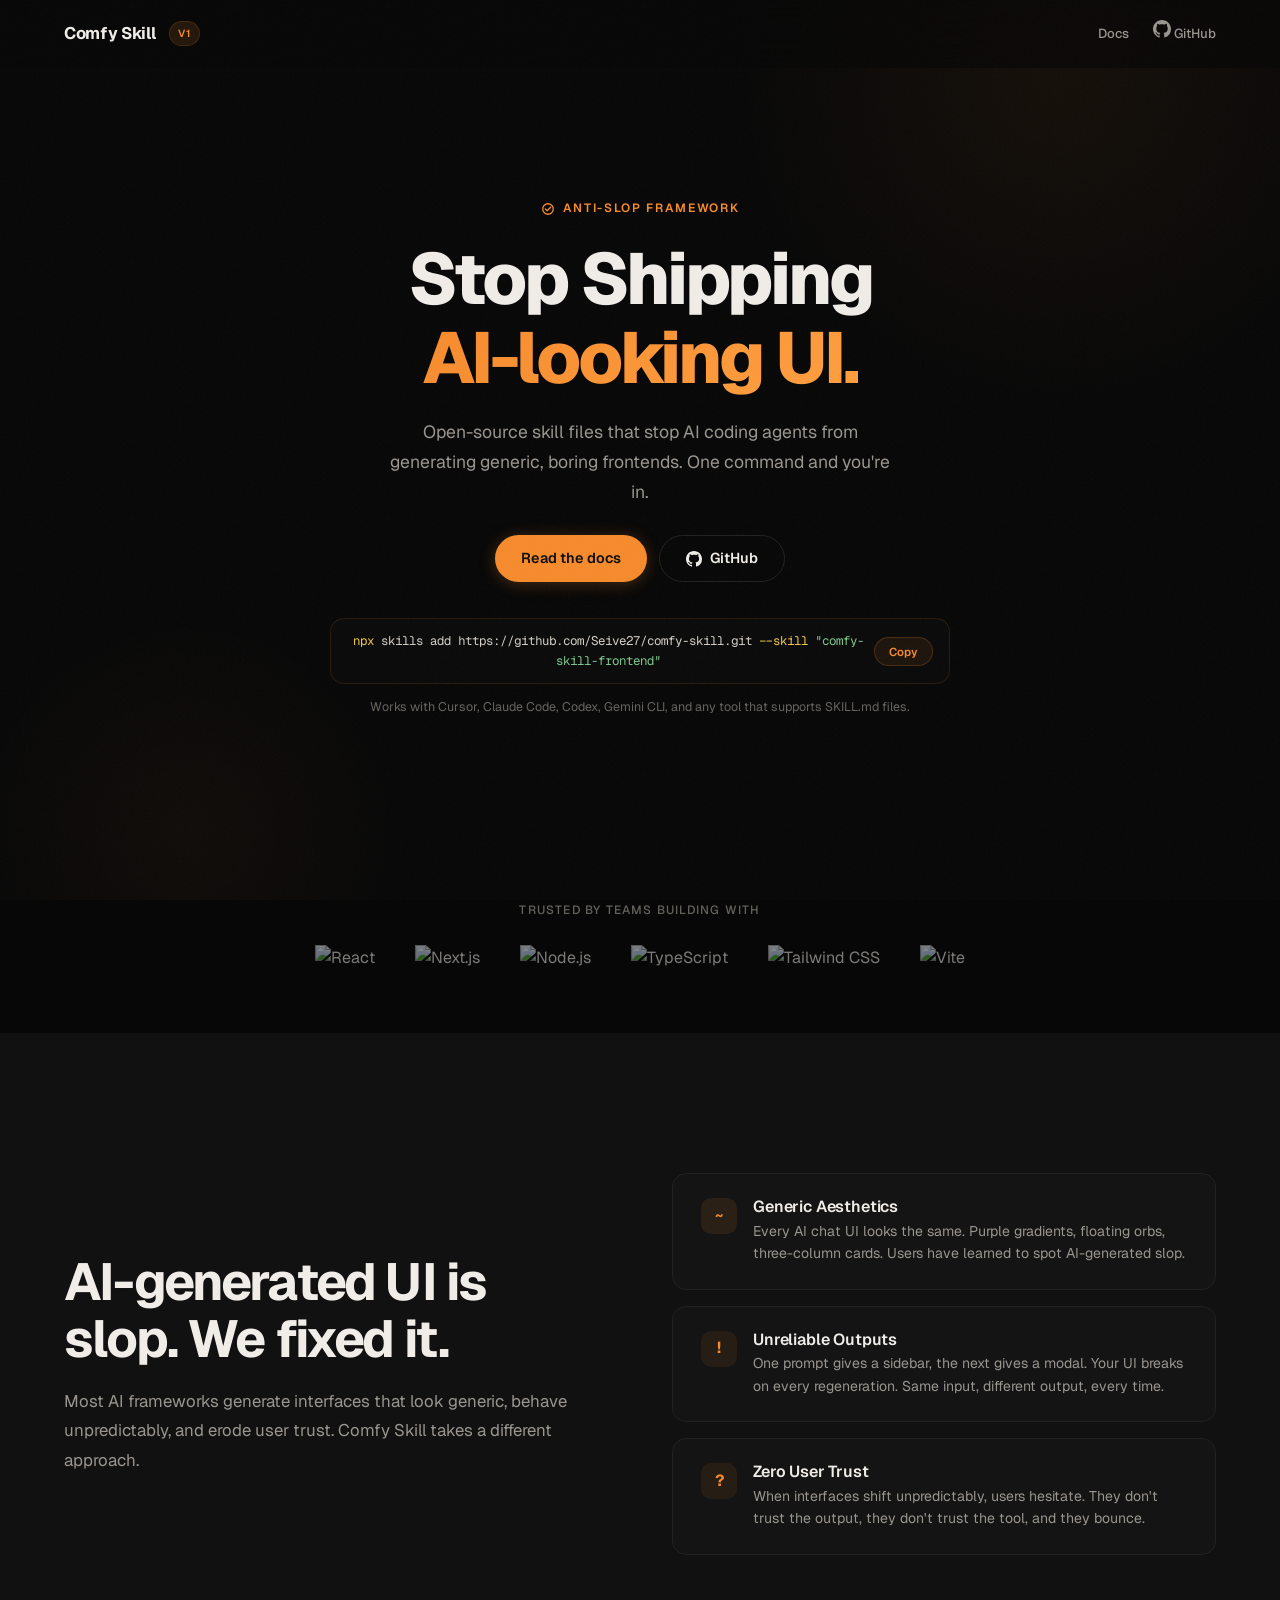
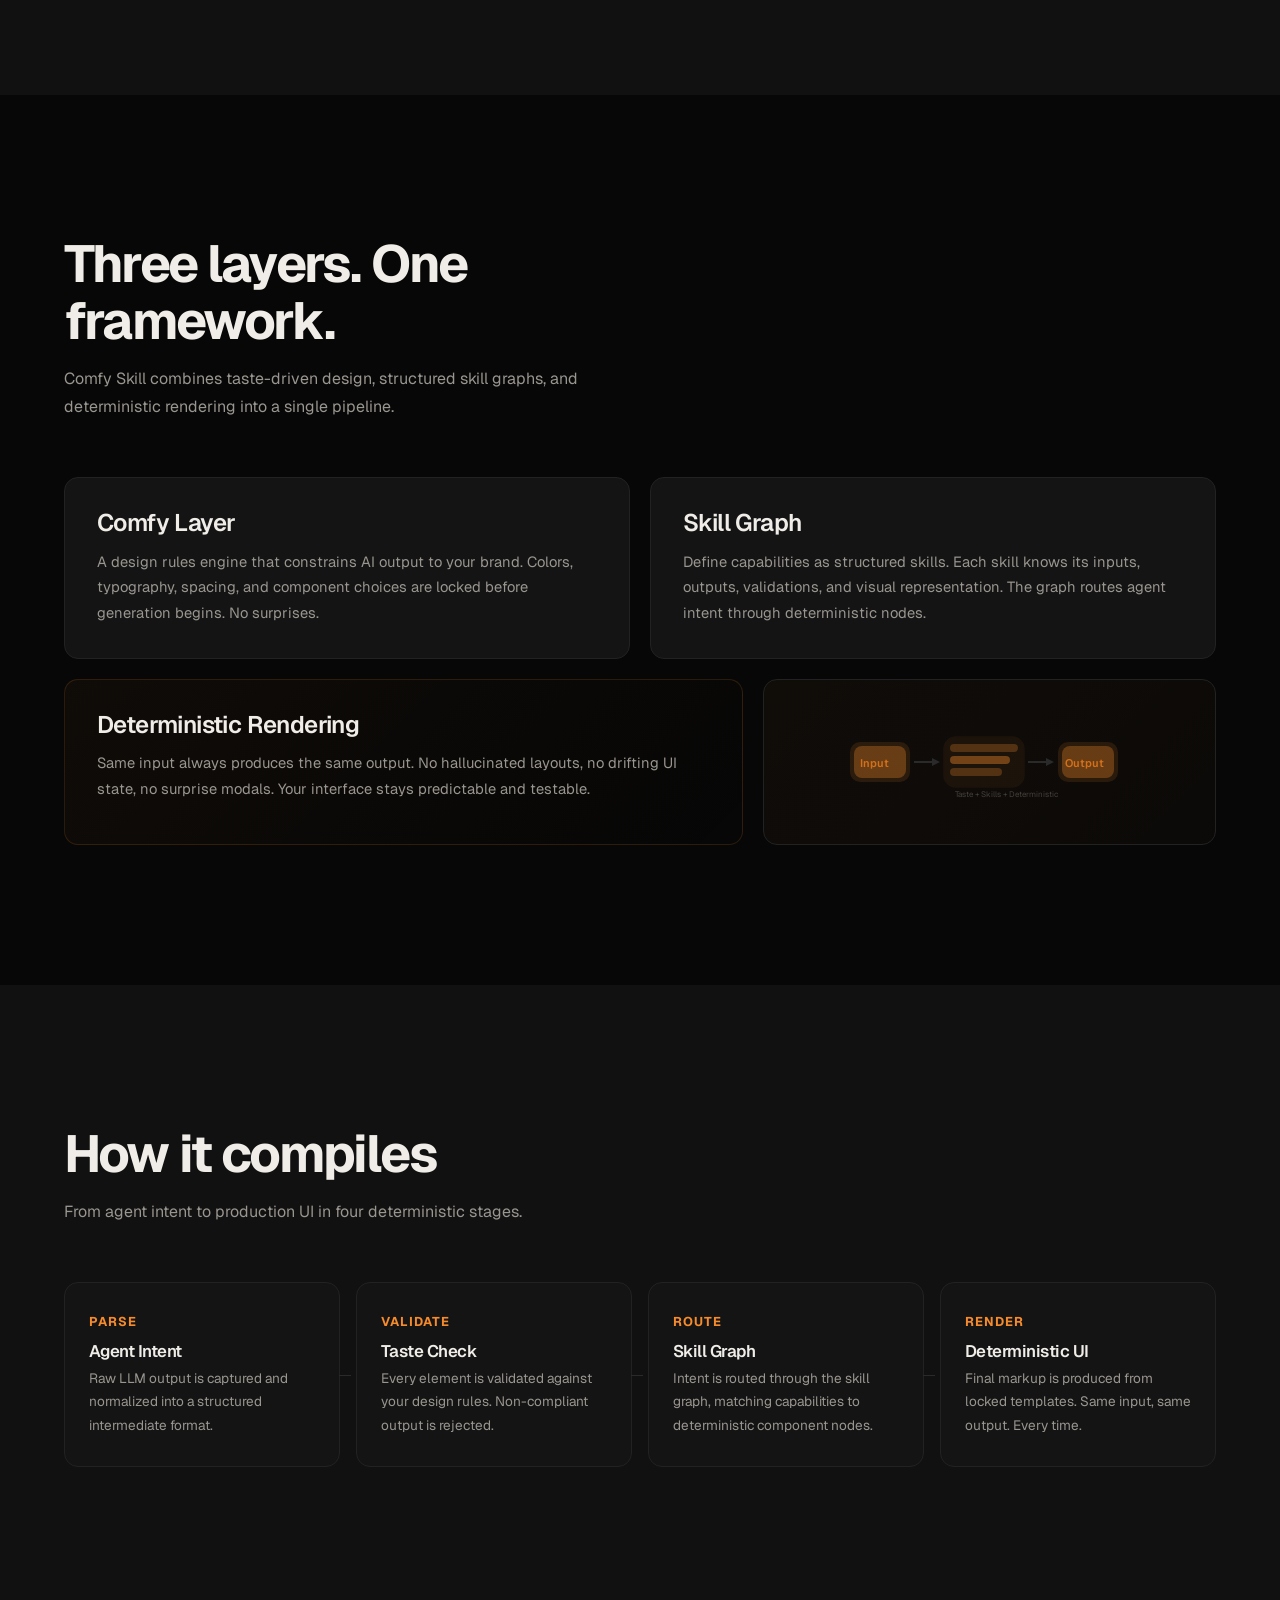
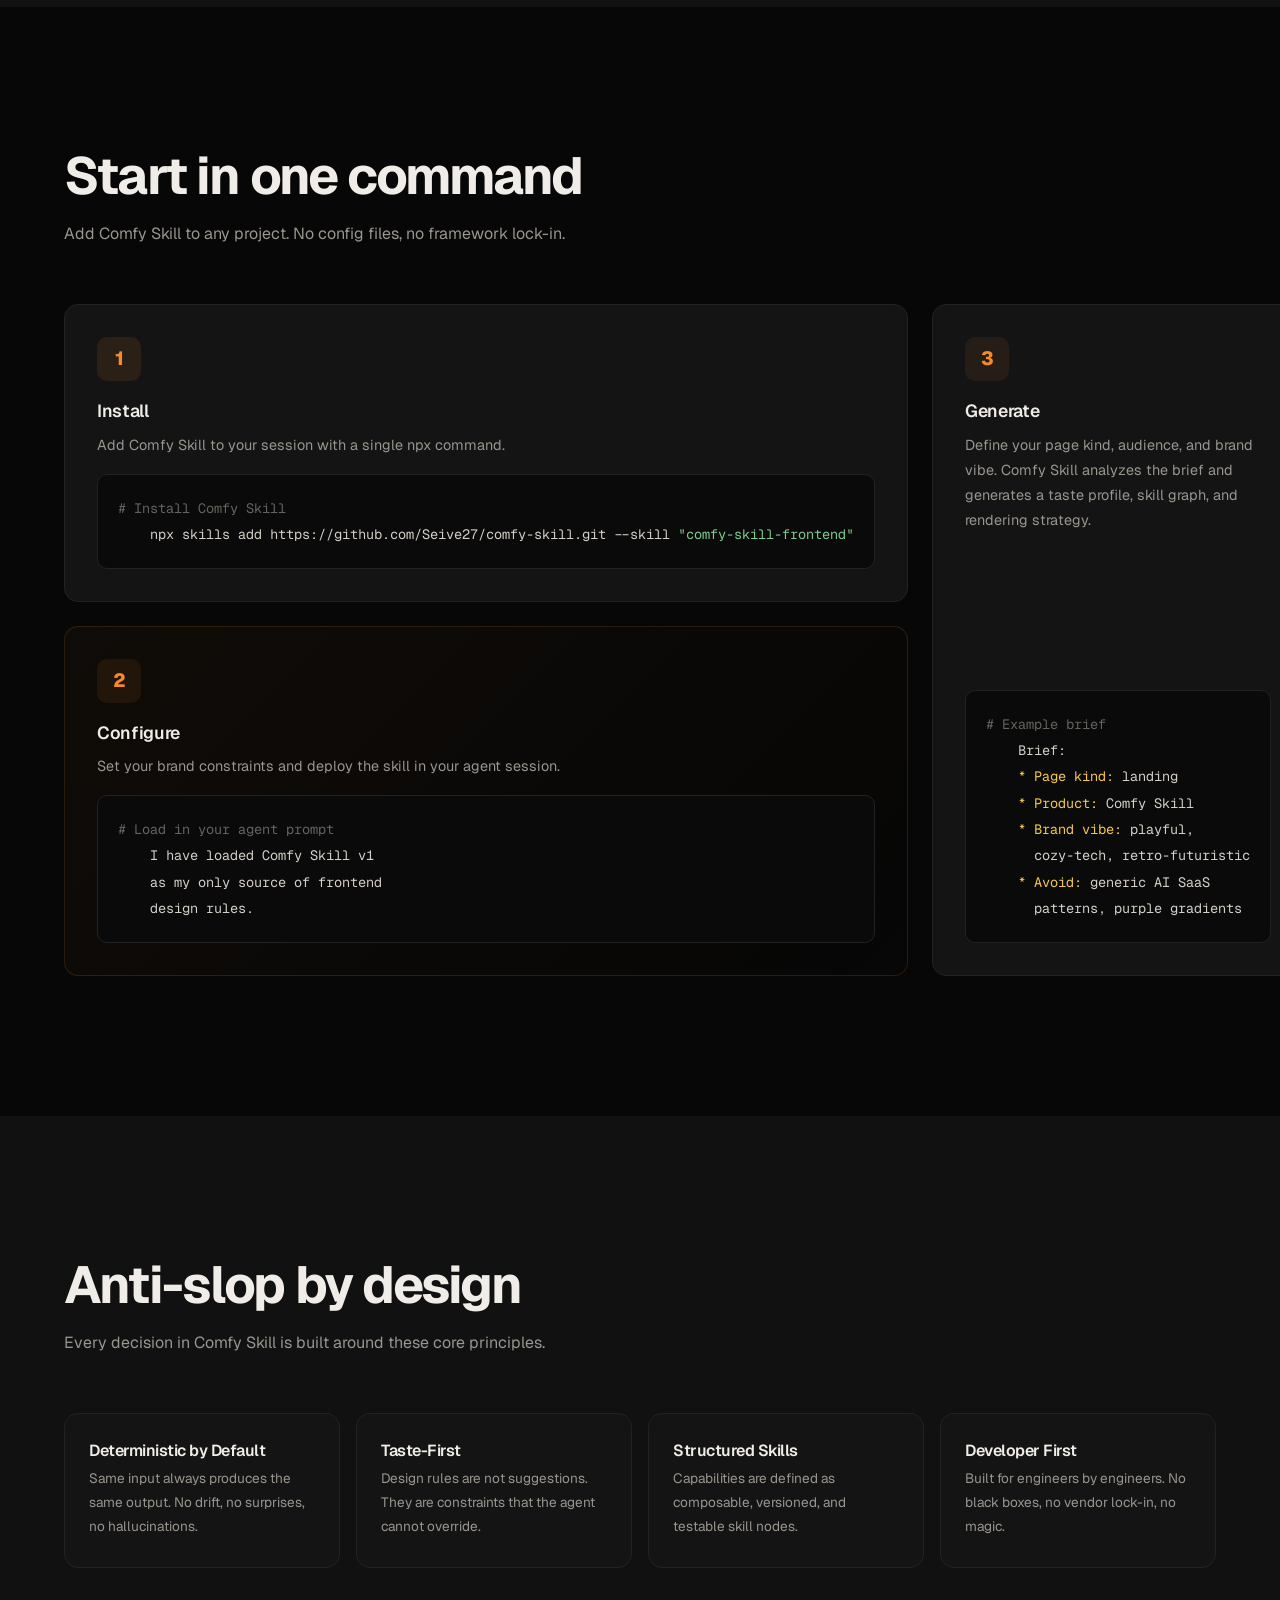
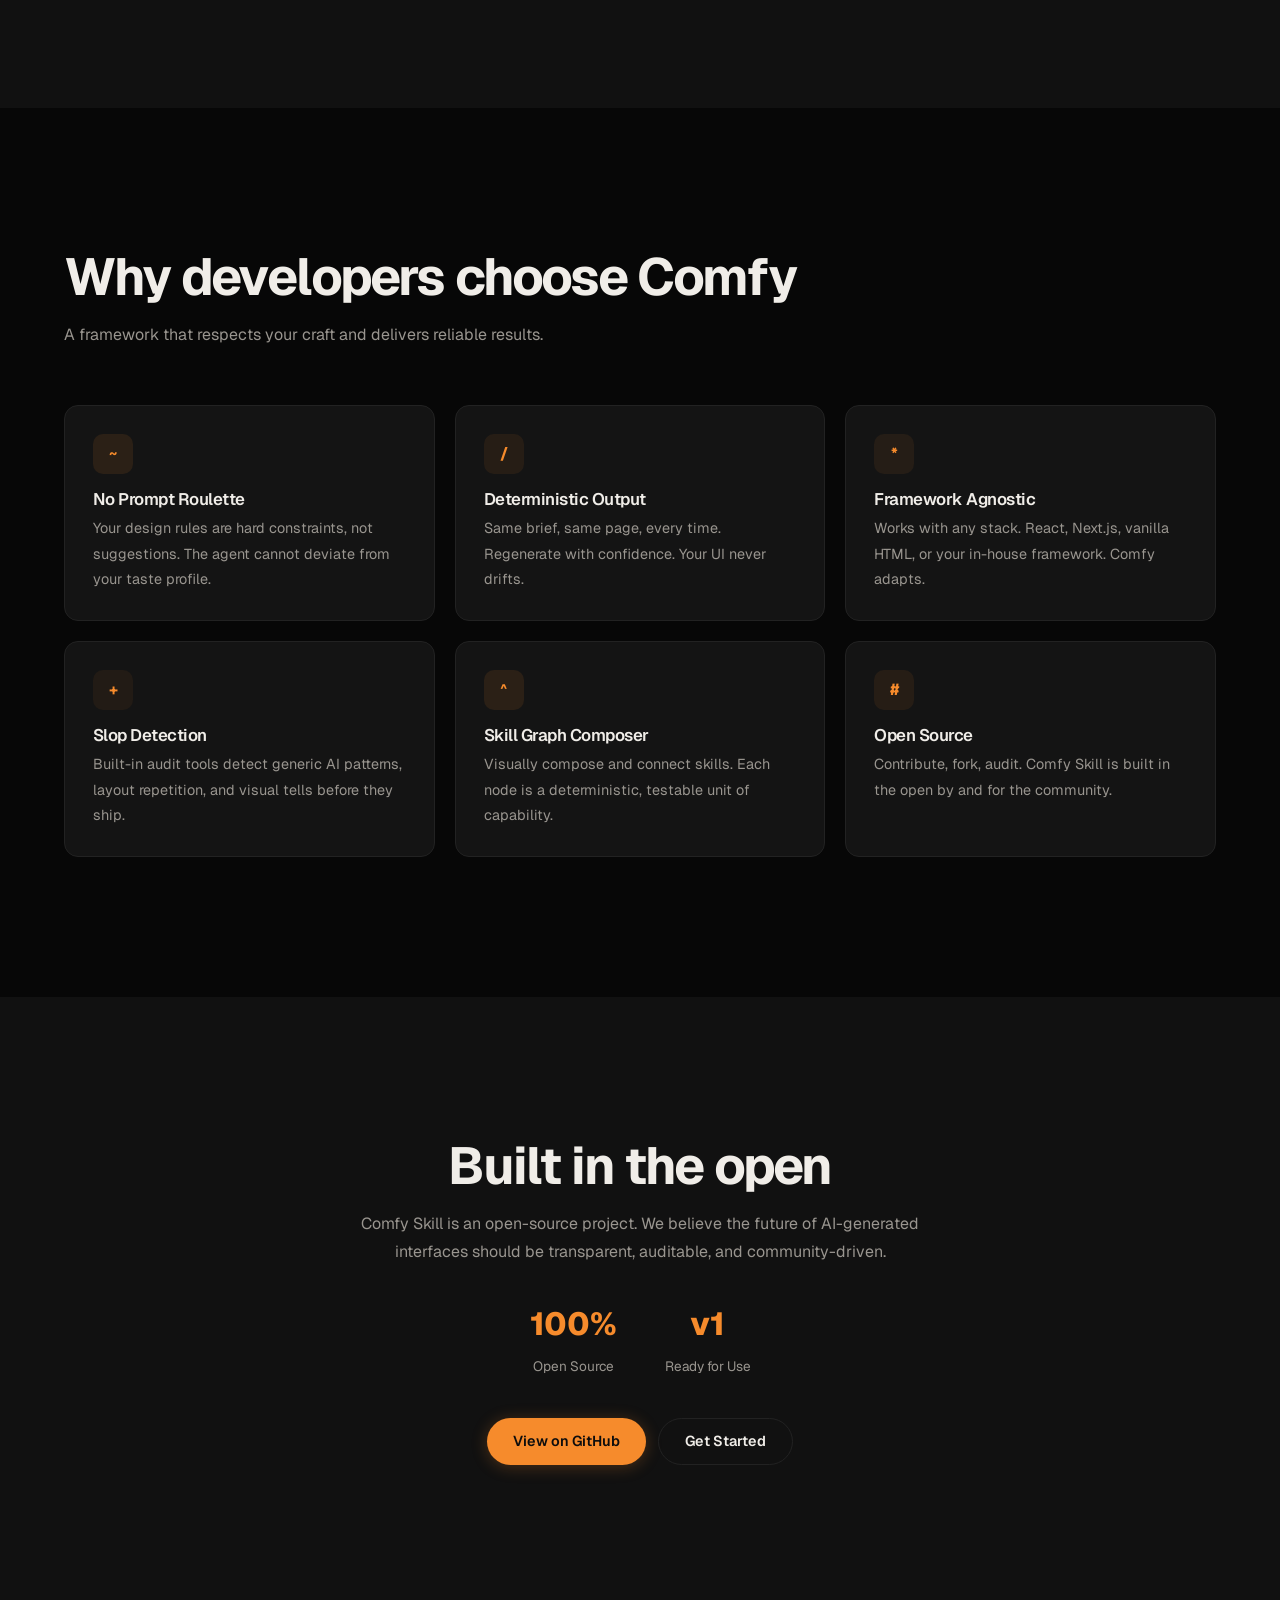
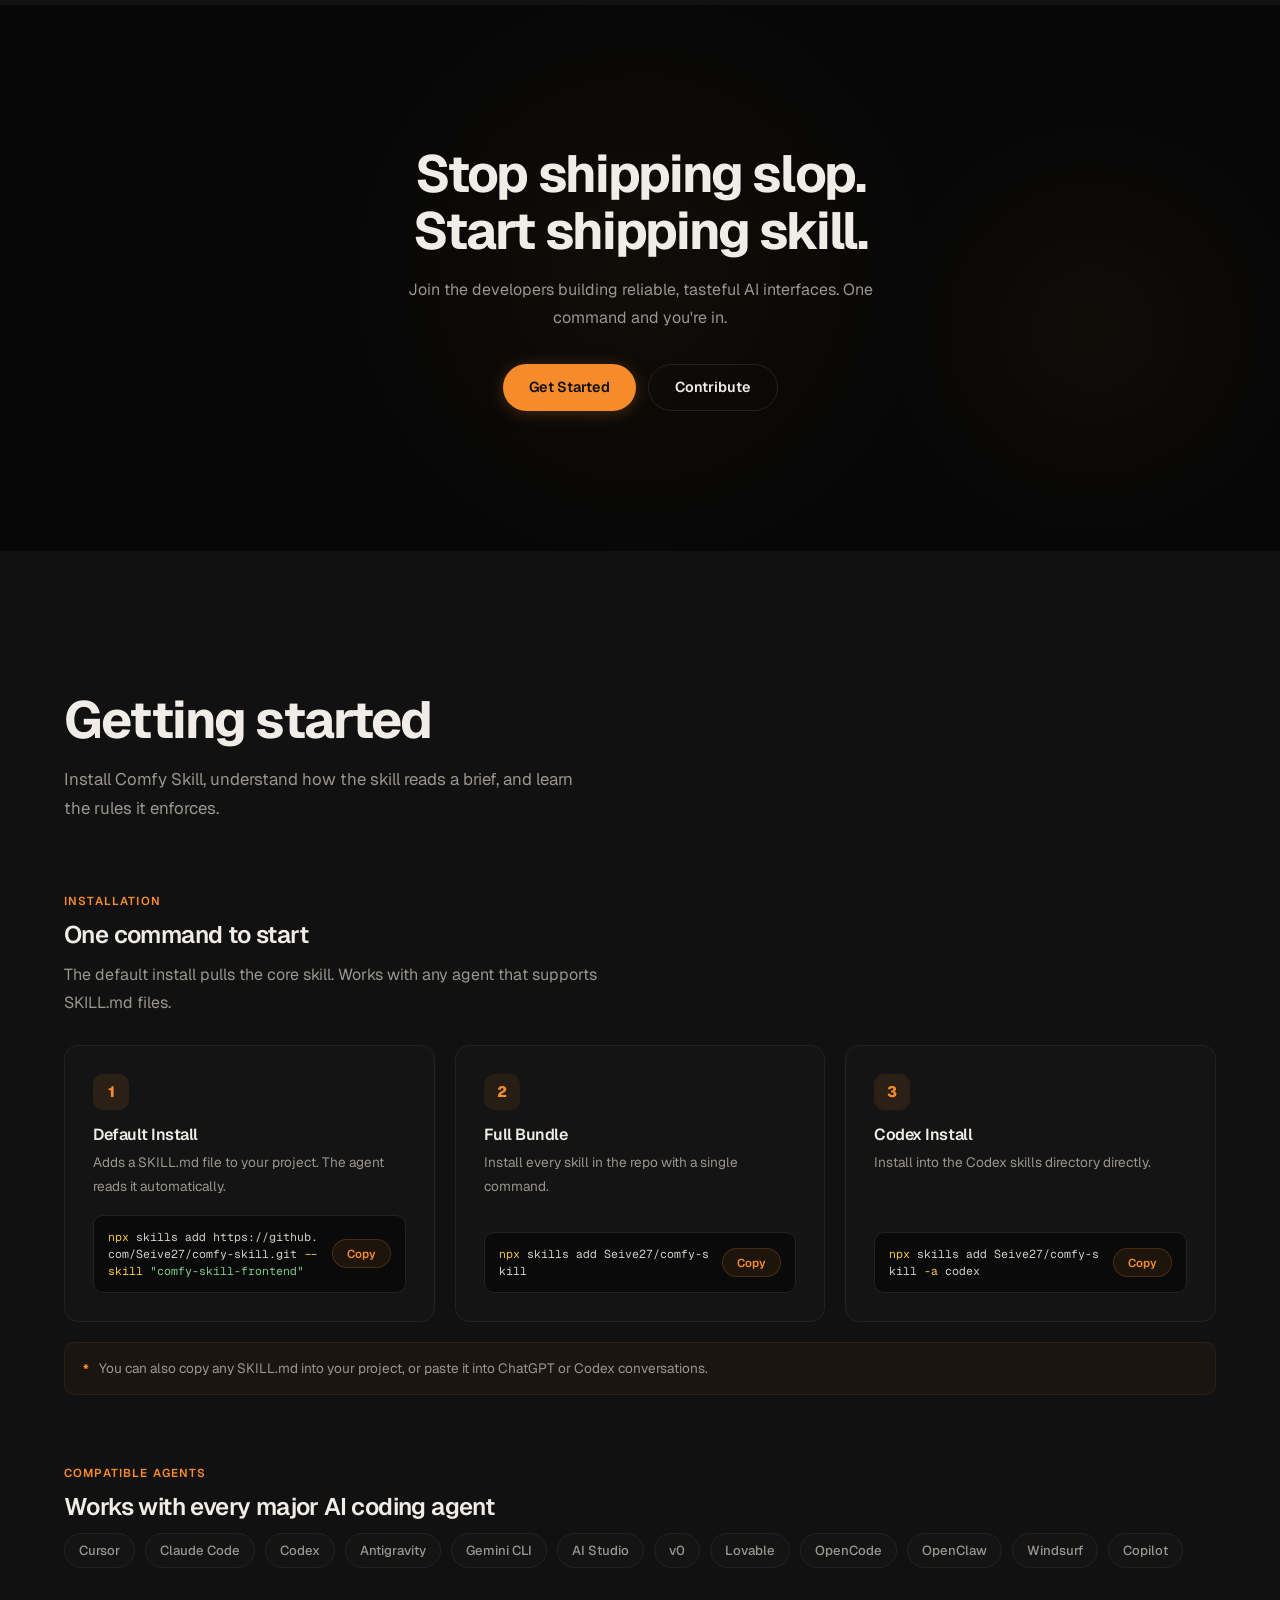
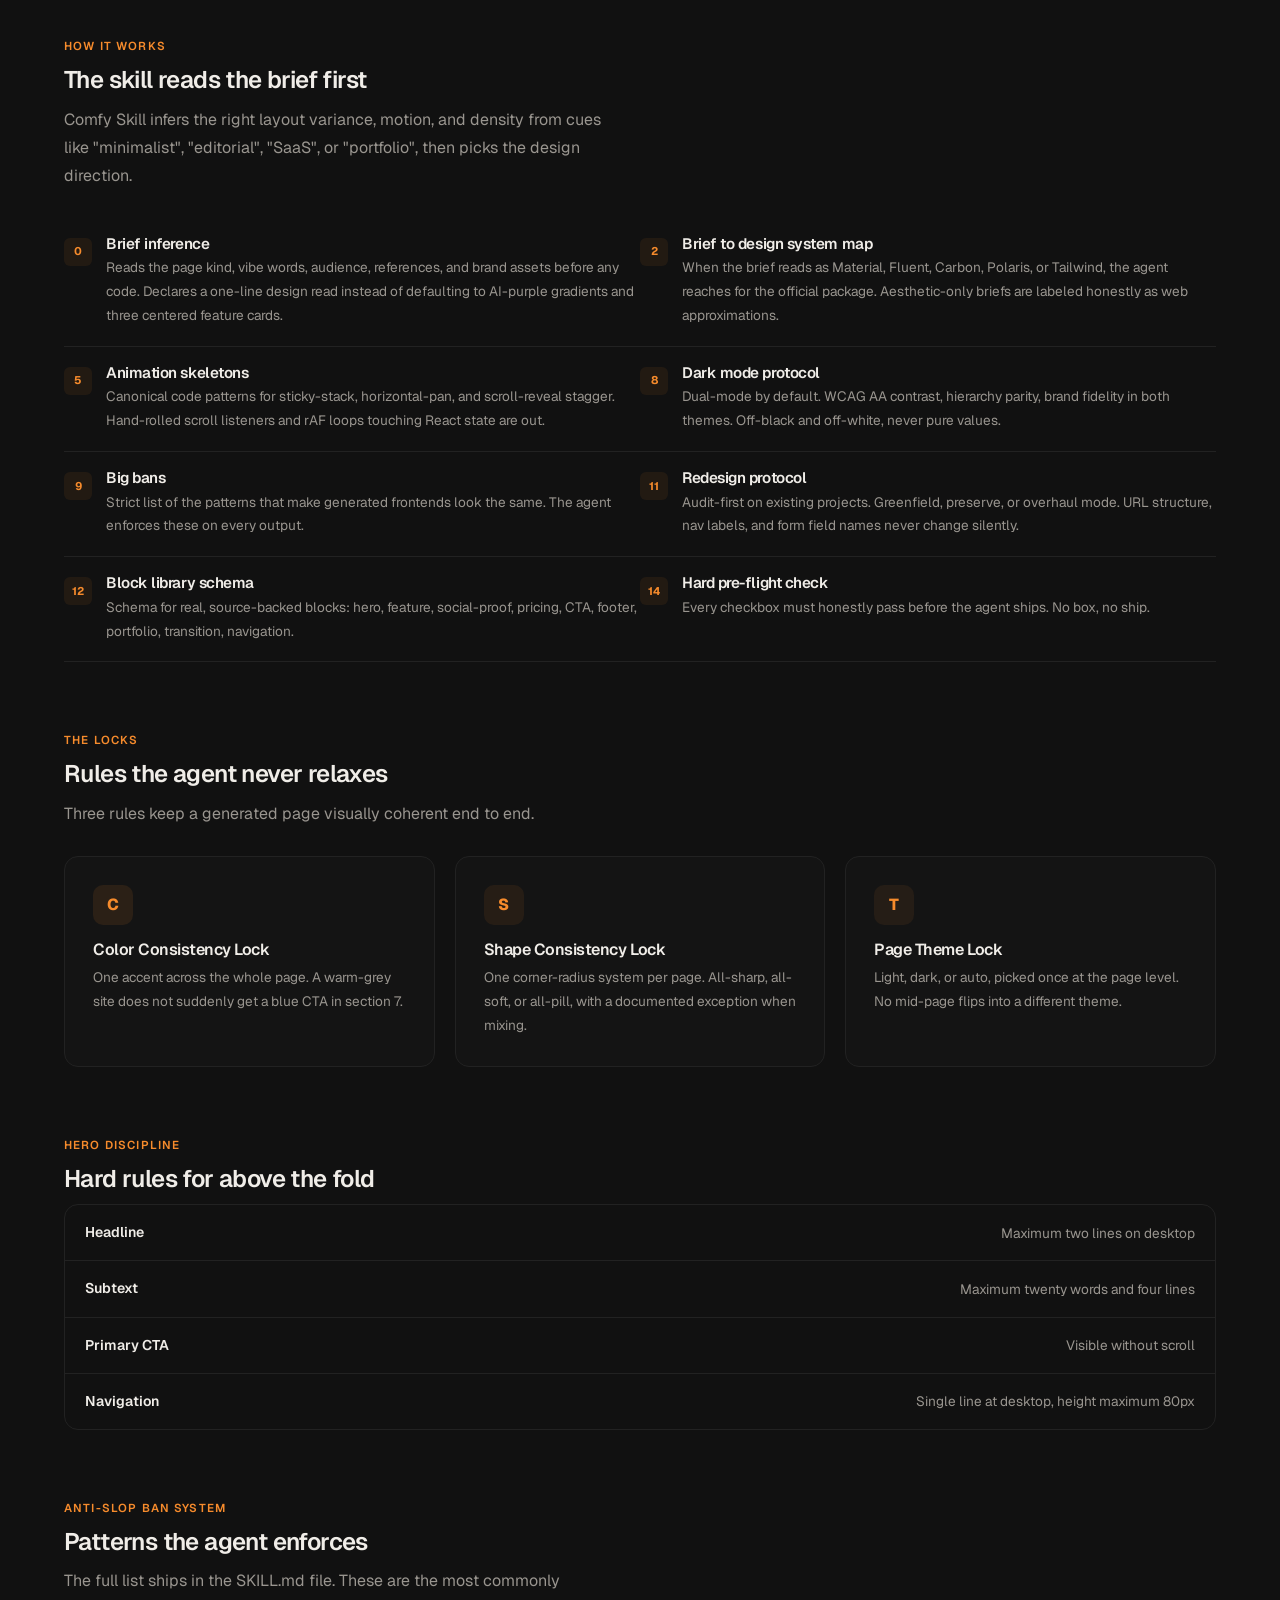
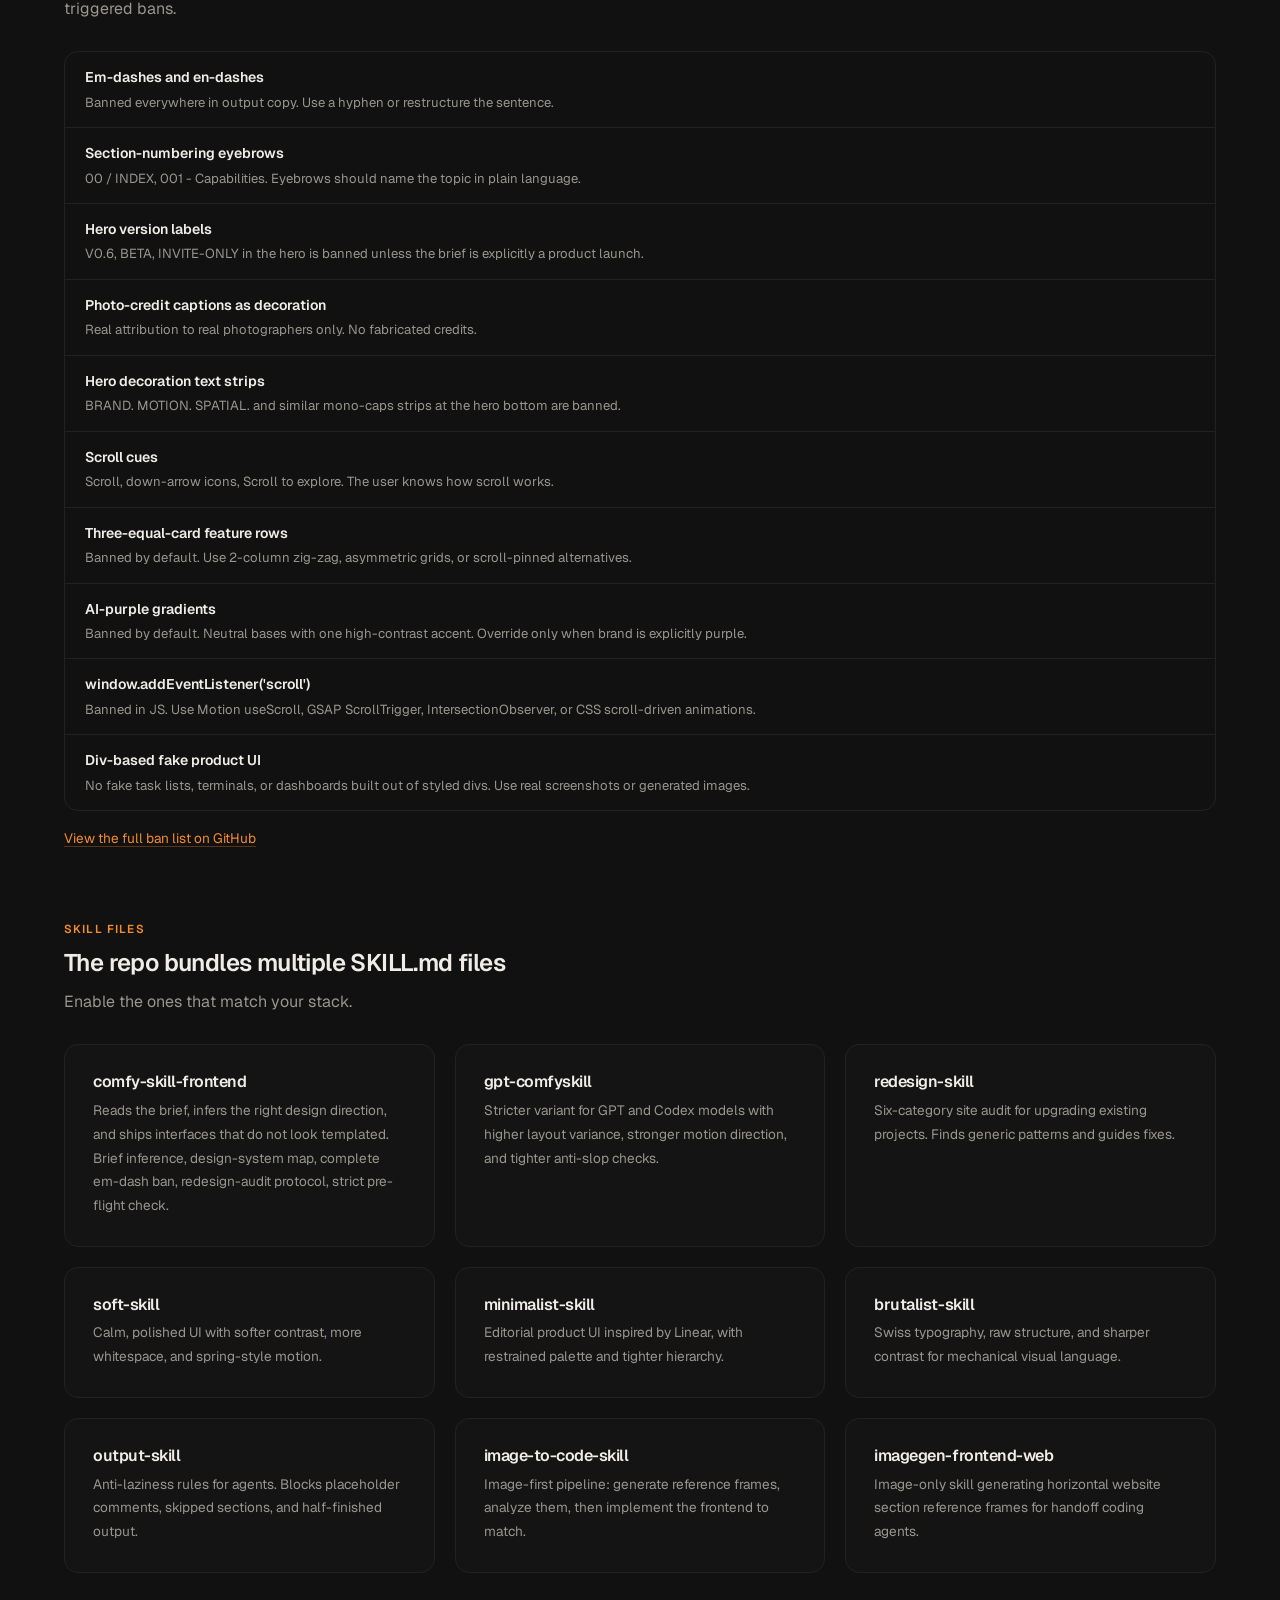
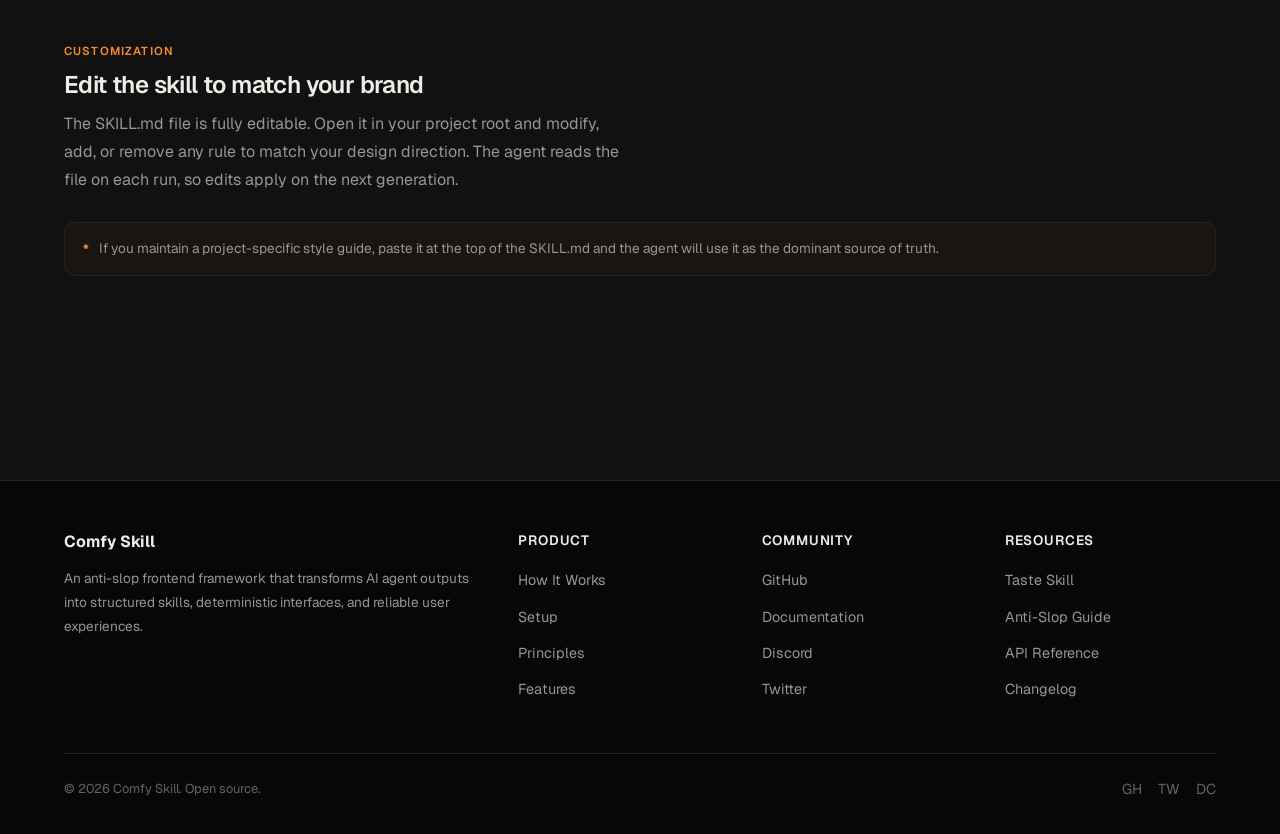
==== commit f4816974: "index fix" ====
--- a/index.html
+++ b/index.html
@@ -1929,8 +1929,8 @@
           Anti-Slop Framework
         </div>
         <h1>
-          UI Interfaces<br />
-          <span class="highlight">That don't look AI</span>
+          Stop Shipping<br />
+          <span class="highlight">AI-looking UI.</span>
         </h1>
         <p class="hero-sub">
           Open-source skill files that stop AI coding agents from generating
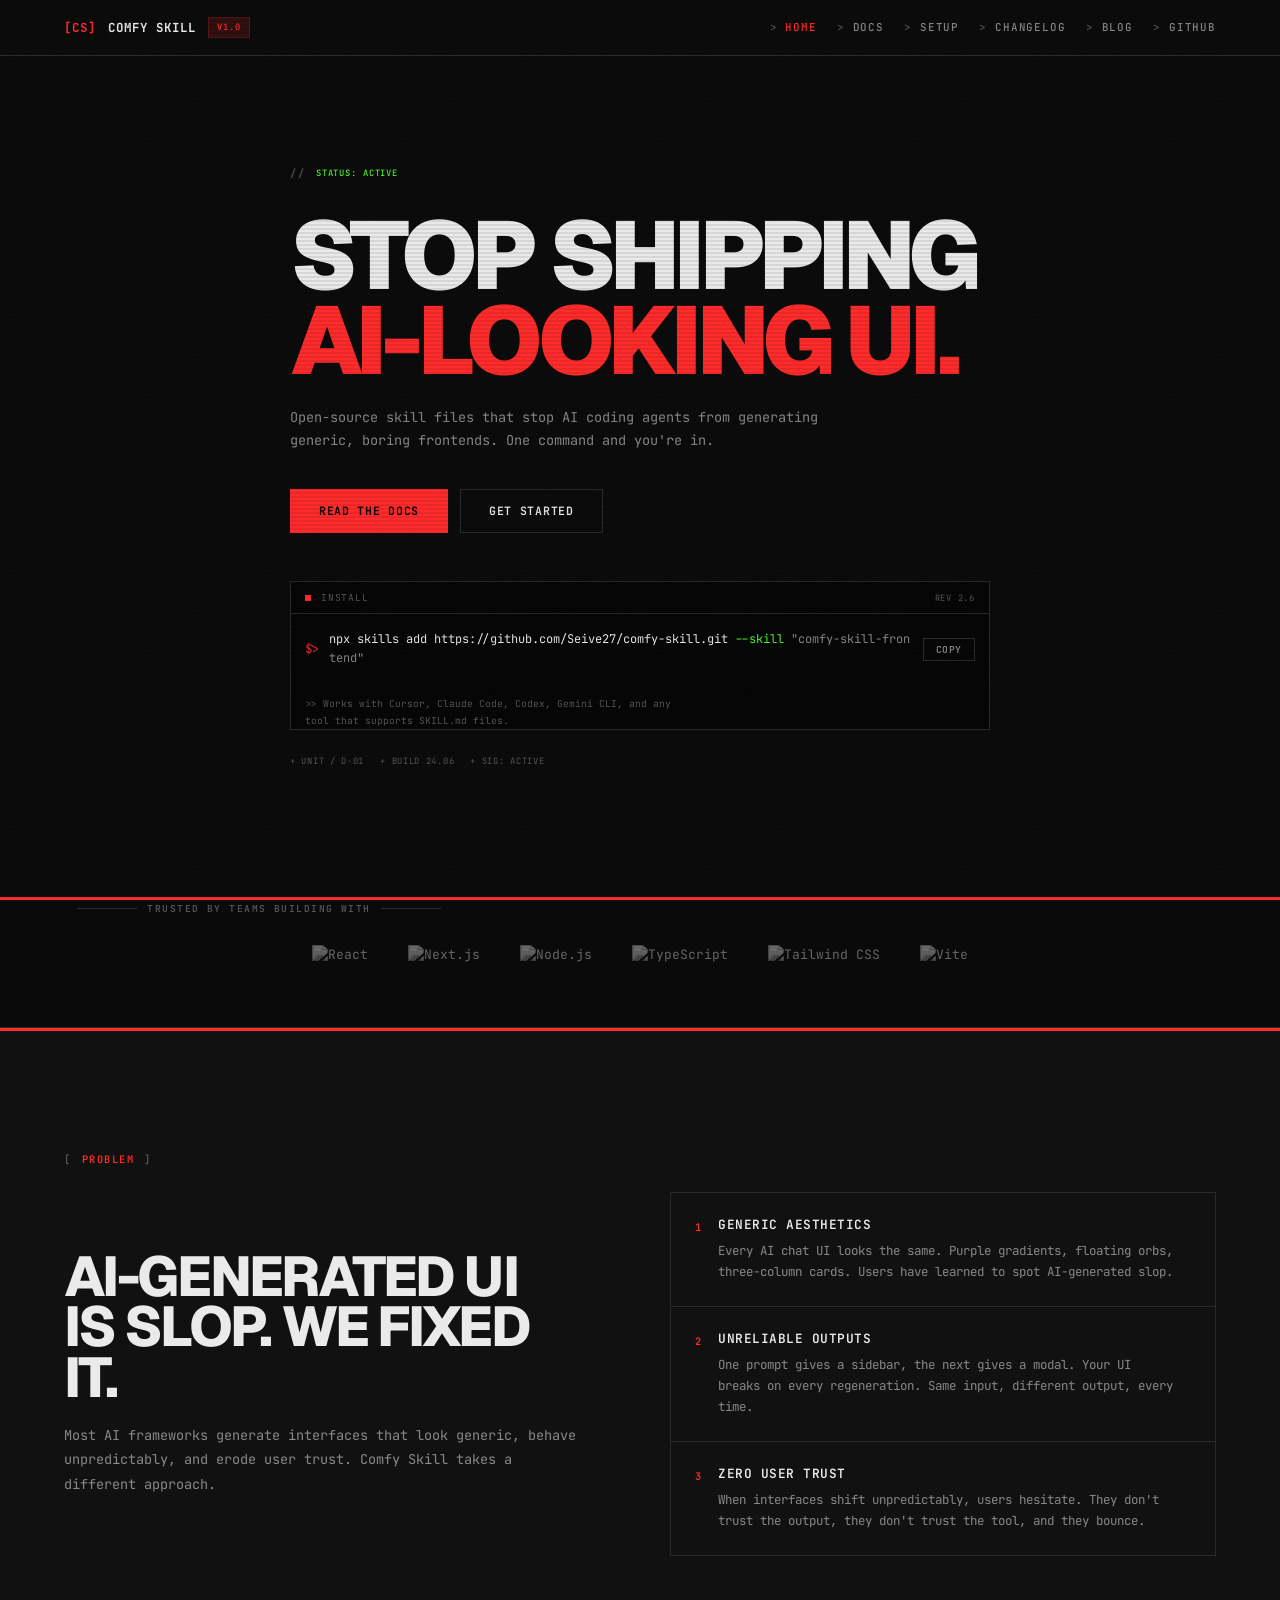
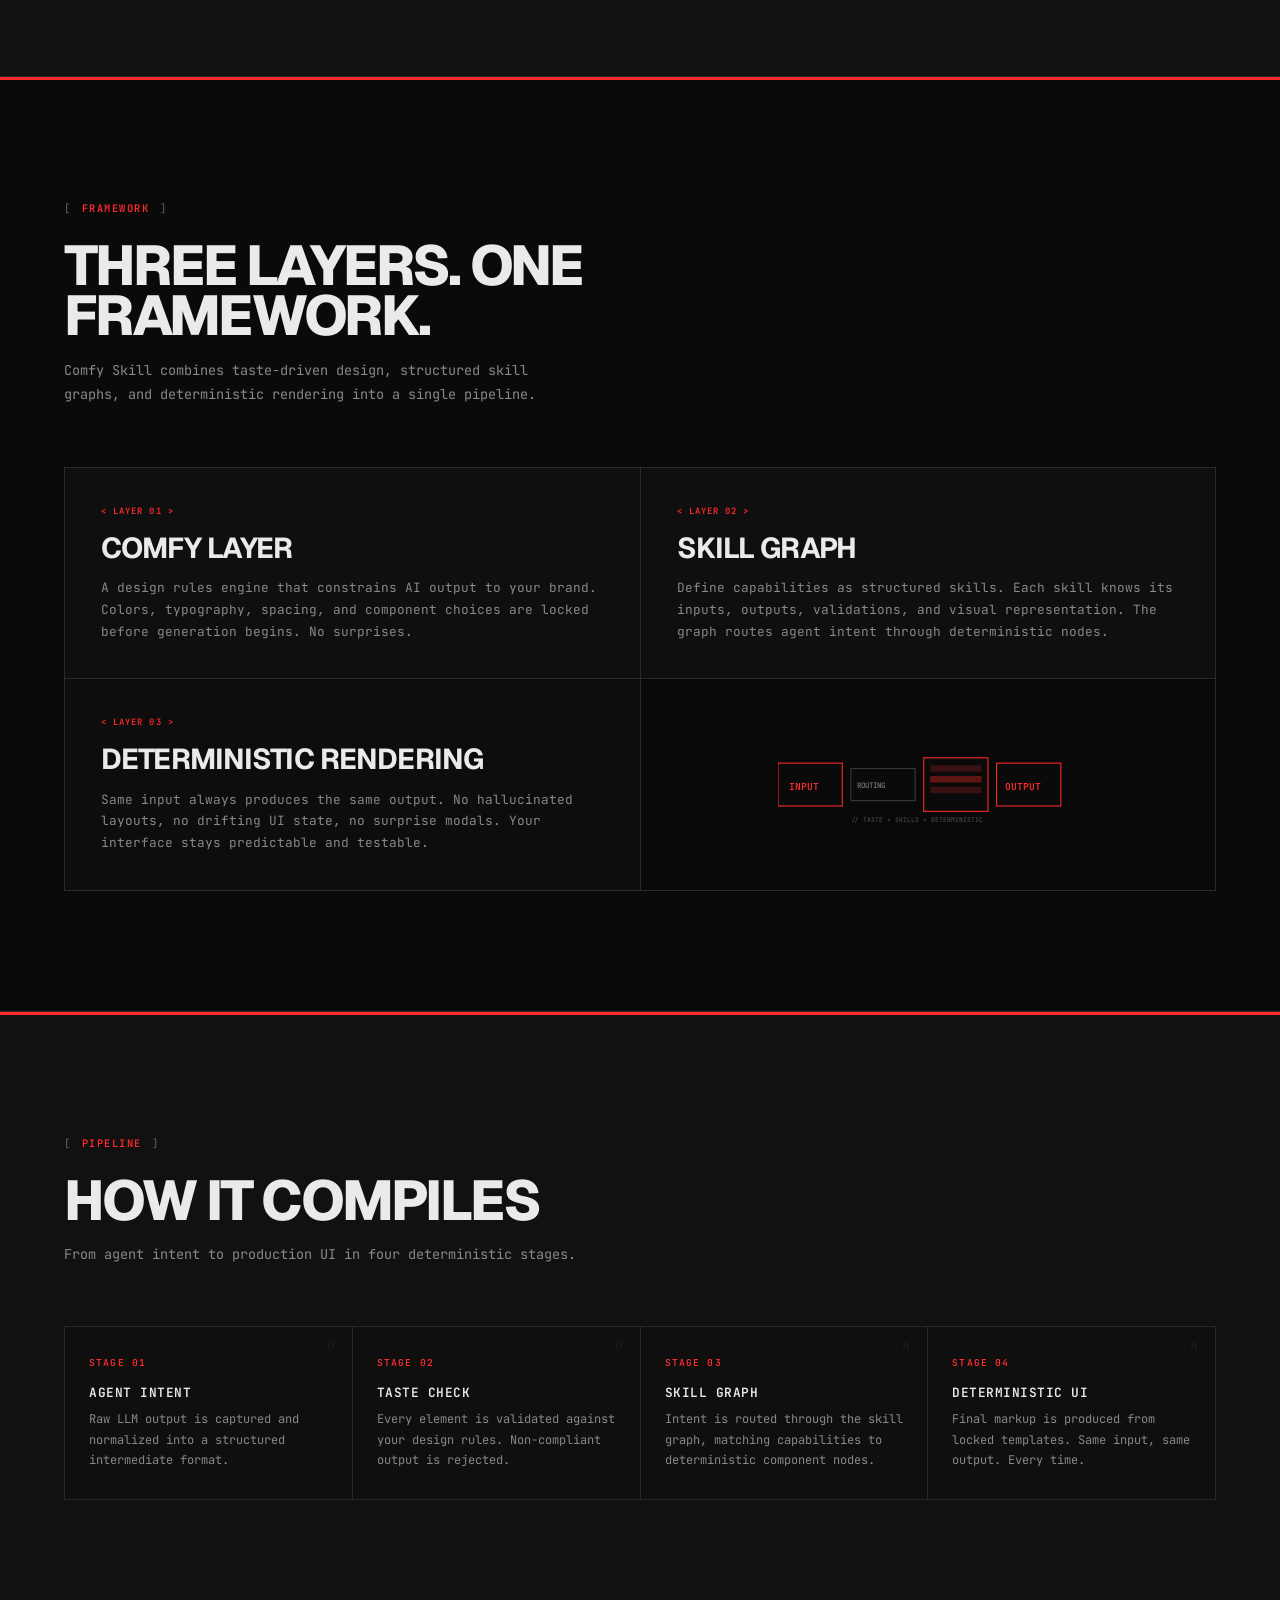
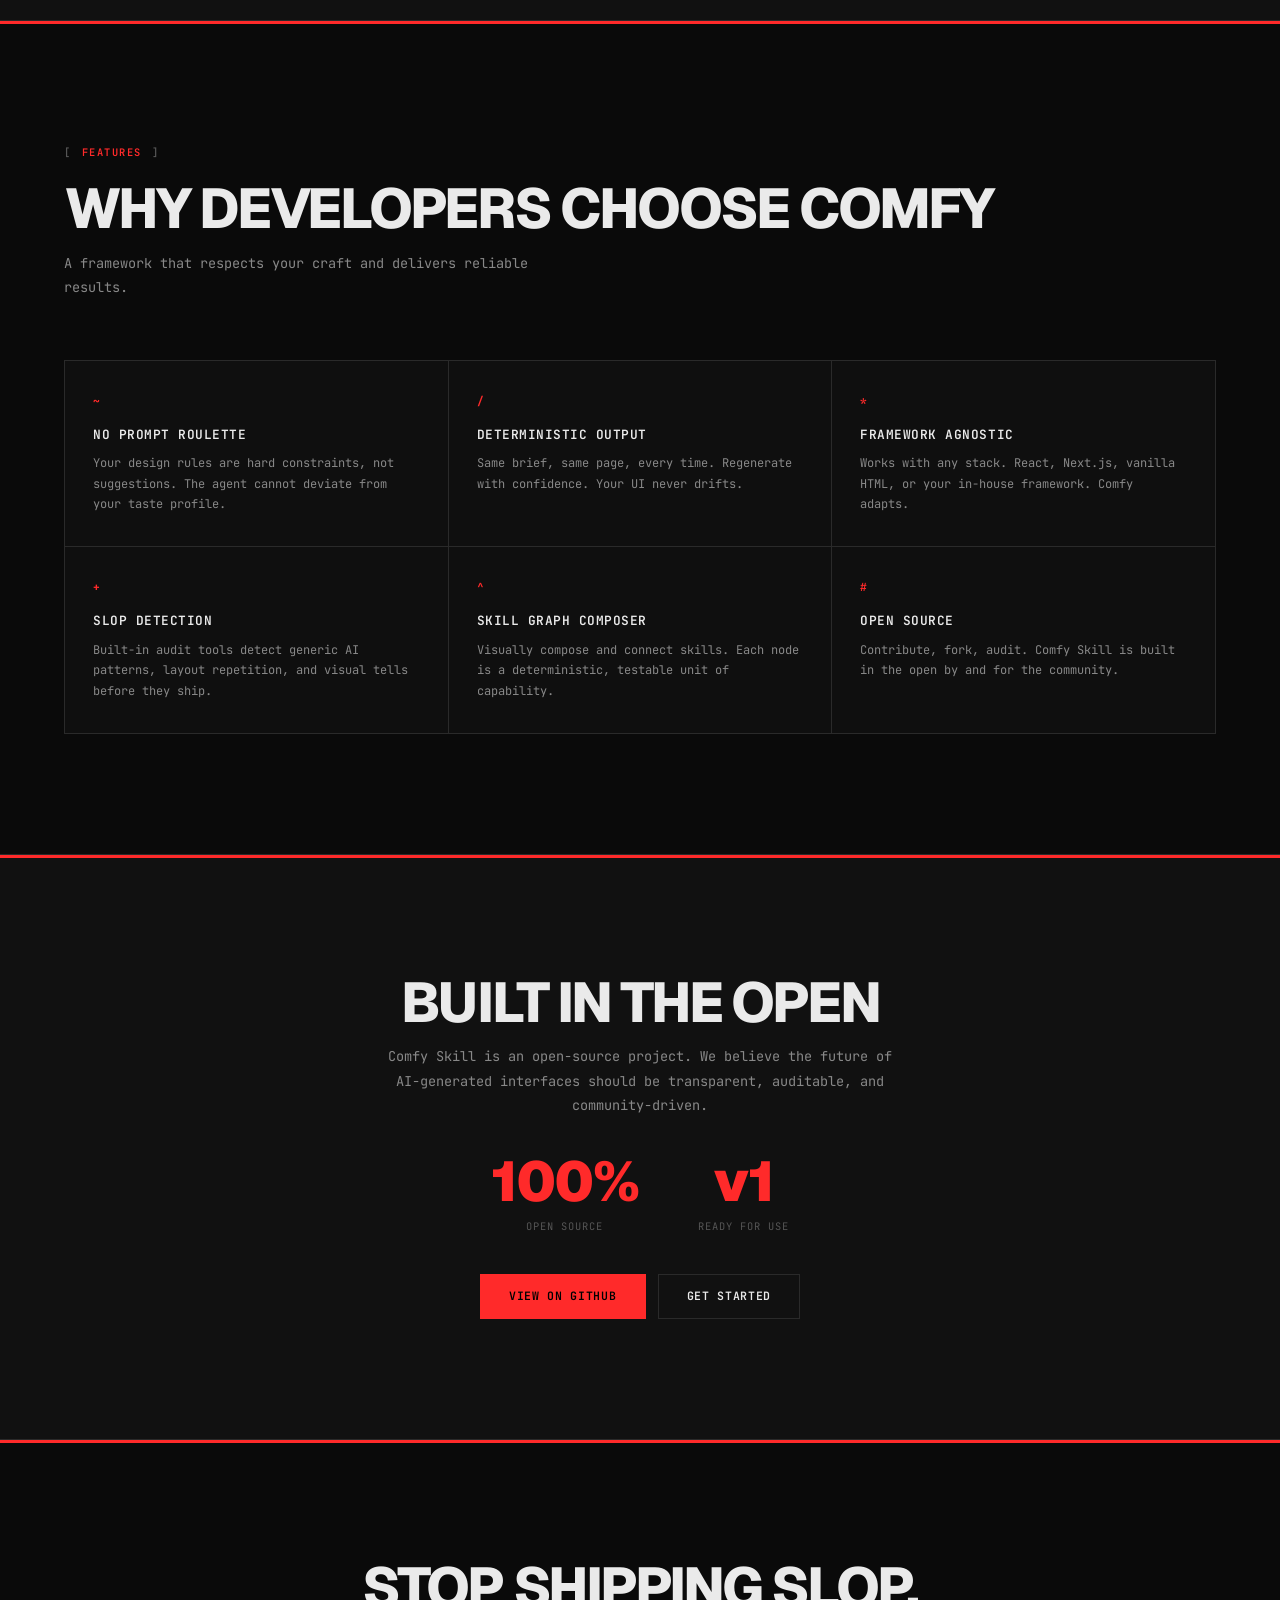
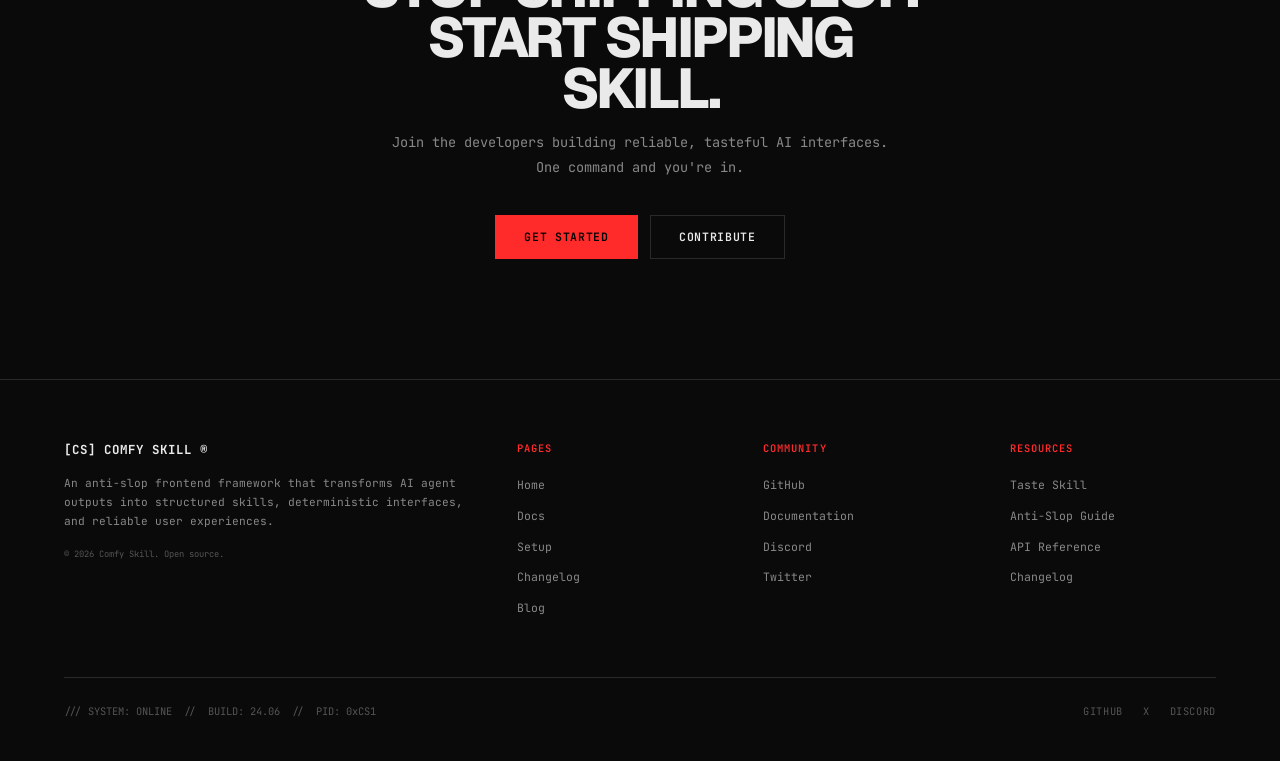
==== commit bde183cc: "Website redesign" ====
--- a/index.html
+++ b/index.html
@@ -3,1917 +3,31 @@
 <head>
   <meta charset="UTF-8" />
   <meta name="viewport" content="width=device-width, initial-scale=1.0" />
-  <title>Comfy Skill - Anti-Slop Frontend Framework</title>
+  <title>COMFY SKILL /// ANTI-SLOP FRAMEWORK</title>
   <meta name="description" content="Transform AI agent outputs into structured skills, deterministic interfaces, and reliable user experiences with Comfy Skill." />
   <link rel="preconnect" href="https://fonts.googleapis.com" />
   <link rel="preconnect" href="https://fonts.gstatic.com" crossorigin />
-  <link href="https://fonts.googleapis.com/css2?family=Geist:wght@400..800&family=Geist+Mono:wght@400..700&display=swap" rel="stylesheet" />
-  <style>
-    /* =============================================
-       COMFY SKILL - Design System
-       
-       Design Read: Developer-tool landing for technical
-       buyers, with a playful retro-futuristic aesthetic,
-       leaning toward native CSS + custom typography +
-       bold saturated accents on dark mode.
-       
-       Dials: VARIANCE 8 / MOTION 6 / DENSITY 4
-       ============================================= */
-
-    /* --- Reset & Base --- */
-    *, *::before, *::after {
-      margin: 0;
-      padding: 0;
-      box-sizing: border-box;
-    }
-
-    :root {
-      /* Brand colors */
-      --orange: #F68B2C;
-      --orange-bright: #ff9f40;
-      --orange-dark: #d4701a;
-      --orange-glow: rgba(246, 139, 44, 0.25);
-
-      /* Pure dark mode */
-      --bg: #070707;
-      --bg-surface: #111111;
-      --bg-elevated: #1a1a1a;
-      --bg-card: #141414;
-      --text: #f0ede8;
-      --text-secondary: #99958f;
-      --text-tertiary: #66635e;
-      --border: #222222;
-      --border-light: #2a2a2a;
-      --shadow-card: 0 4px 30px rgba(0, 0, 0, 0.4);
-      --shadow-glow: 0 0 40px rgba(246, 139, 44, 0.08);
-      --radius-sm: 6px;
-      --radius-md: 10px;
-      --radius-lg: 14px;
-      --radius-xl: 20px;
-      --radius-full: 999px;
-      --font-display: 'Geist', -apple-system, BlinkMacSystemFont, sans-serif;
-      --font-body: 'Geist', -apple-system, BlinkMacSystemFont, 'Segoe UI', Roboto, 'Helvetica Neue', Arial, sans-serif;
-      --max-width: 1200px;
-      --nav-height: 68px;
-    }
-
-    html {
-      scroll-behavior: smooth;
-      -webkit-font-smoothing: antialiased;
-      -moz-osx-font-smoothing: grayscale;
-    }
-
-    body {
-      font-family: var(--font-body);
-      background-color: var(--bg);
-      color: var(--text);
-      line-height: 1.65;
-      overflow-x: hidden;
-    }
-
-    /* --- Grain texture overlay --- */
-    body::after {
-      content: '';
-      position: fixed;
-      inset: 0;
-      z-index: 200;
-      pointer-events: none;
-      opacity: 0.035;
-      background-image: url("data:image/svg+xml,%3Csvg viewBox='0 0 256 256' xmlns='http://www.w3.org/2000/svg'%3E%3Cfilter id='n'%3E%3CfeTurbulence type='fractalNoise' baseFrequency='.9' numOctaves='4' stitchTiles='stitch'/%3E%3C/filter%3E%3Crect width='100%25' height='100%25' filter='url(%23n)'/%3E%3C/svg%3E");
-      background-repeat: repeat;
-      background-size: 256px 256px;
-    }
-
-
-
-    /* --- Typography --- */
-    h1, h2, h3, h4, h5, h6 {
-      font-family: var(--font-display);
-      font-weight: 700;
-      line-height: 1.1;
-      letter-spacing: -0.03em;
-    }
-
-    h1 {
-      font-size: clamp(2.5rem, 7vw, 4.5rem);
-      font-weight: 800;
-      letter-spacing: -0.045em;
-    }
-
-    h2 {
-      font-size: clamp(2rem, 4.5vw, 3.25rem);
-      font-weight: 700;
-      letter-spacing: -0.035em;
-    }
-
-    h3 {
-      font-size: clamp(1.25rem, 2vw, 1.5rem);
-      font-weight: 600;
-      letter-spacing: -0.025em;
-    }
-
-    p {
-      color: var(--text-secondary);
-      max-width: 65ch;
-      line-height: 1.75;
-    }
-
-    a {
-      color: inherit;
-      text-decoration: none;
-    }
-
-    /* --- Layout Containers --- */
-    .container {
-      max-width: var(--max-width);
-      margin: 0 auto;
-      padding: 0 24px;
-    }
-
-    section {
-      padding: 80px 0;
-    }
-
-    @media (min-width: 768px) {
-      section { padding: 110px 0; }
-    }
-
-    @media (min-width: 1024px) {
-      section { padding: 140px 0; }
-    }
-
-    /* --- Buttons --- */
-    .btn {
-      display: inline-flex;
-      align-items: center;
-      gap: 8px;
-      font-family: var(--font-display);
-      font-weight: 600;
-      font-size: 0.9rem;
-      padding: 11px 26px;
-      border-radius: var(--radius-full);
-      border: none;
-      cursor: pointer;
-      transition: transform 0.25s cubic-bezier(0.16, 1, 0.3, 1),
-                  box-shadow 0.25s cubic-bezier(0.16, 1, 0.3, 1),
-                  background 0.25s ease;
-      white-space: nowrap;
-    }
-
-    .btn:hover {
-      transform: translateY(-2px);
-    }
-
-    .btn:active {
-      transform: translateY(0) scale(0.97);
-    }
-
-    .btn-primary {
-      background: var(--orange);
-      color: #0d0d0d;
-      box-shadow: 0 2px 16px var(--orange-glow);
-    }
-
-    .btn-primary:hover {
-      box-shadow: 0 6px 28px var(--orange-glow);
-    }
-
-    .btn-secondary {
-      background: transparent;
-      color: var(--text);
-      border: 1.5px solid var(--border);
-    }
-
-    .btn-secondary:hover {
-      border-color: var(--orange);
-      background: rgba(246, 139, 44, 0.06);
-    }
-
-
-    /* --- Navigation --- */
-    .nav {
-      position: fixed;
-      top: 0;
-      left: 0;
-      right: 0;
-      z-index: 100;
-      height: var(--nav-height);
-      background: rgba(7, 7, 7, 0.75);
-      backdrop-filter: blur(20px) saturate(180%);
-      -webkit-backdrop-filter: blur(20px) saturate(180%);
-      border-bottom: 1px solid transparent;
-      transition: border-color 0.3s ease, box-shadow 0.3s ease;
-    }
-
-
-    .nav.scrolled {
-      border-color: var(--border);
-      box-shadow: 0 1px 20px rgba(0, 0, 0, 0.15);
-    }
-
-
-    .nav-inner {
-      max-width: var(--max-width);
-      margin: 0 auto;
-      padding: 0 24px;
-      height: 100%;
-      display: flex;
-      align-items: center;
-      justify-content: space-between;
-    }
-
-    .nav-logo {
-      display: flex;
-      align-items: center;
-      gap: 10px;
-      font-family: var(--font-display);
-      font-weight: 700;
-      font-size: 1.05rem;
-      color: var(--text);
-      letter-spacing: -0.02em;
-    }
-
-    .nav-badge {
-      display: inline-flex;
-      align-items: center;
-      padding: 3px 8px;
-      border-radius: var(--radius-full);
-      font-size: 0.65rem;
-      font-weight: 600;
-      text-transform: uppercase;
-      letter-spacing: 0.06em;
-      background: rgba(246, 139, 44, 0.12);
-      color: var(--orange);
-      border: 1px solid rgba(246, 139, 44, 0.15);
-      margin-left: 4px;
-    }
-
-    .nav-links {
-      display: flex;
-      align-items: center;
-      gap: 24px;
-      list-style: none;
-    }
-
-    .nav-links a {
-      font-size: 0.82rem;
-      font-weight: 500;
-      color: var(--text-secondary);
-      transition: color 0.2s ease;
-    }
-
-    .nav-links a:hover {
-      color: var(--text);
-    }
-
-    .nav-mobile-toggle {
-      display: none;
-      background: none;
-      border: none;
-      cursor: pointer;
-      padding: 8px;
-      color: var(--text);
-    }
-
-    @media (max-width: 767px) {
-      .nav-links {
-        display: none;
-        position: fixed;
-        top: var(--nav-height);
-        left: 0;
-        right: 0;
-        background: var(--bg);
-        flex-direction: column;
-        padding: 28px 24px;
-        gap: 18px;
-        border-bottom: 1px solid var(--border);
-        box-shadow: var(--shadow-card);
-      }
-      .nav-links.open {
-        display: flex;
-      }
-      .nav-mobile-toggle {
-        display: flex;
-        align-items: center;
-        justify-content: center;
-        width: 36px;
-        height: 36px;
-      }
-    }
-
-    /* --- Hero Section --- */
-    .hero {
-      padding-top: calc(var(--nav-height) + 28px);
-      padding-bottom: 80px;
-      min-height: 100dvh;
-      display: flex;
-      align-items: center;
-      position: relative;
-      overflow: hidden;
-    }
-
-    .hero::before {
-      content: '';
-      position: absolute;
-      top: -30%;
-      right: -10%;
-      width: 700px;
-      height: 700px;
-      border-radius: 50%;
-      background: radial-gradient(circle, rgba(246, 139, 44, 0.06), transparent 65%);
-      pointer-events: none;
-    }
-
-    .hero::after {
-      content: '';
-      position: absolute;
-      bottom: -20%;
-      left: -5%;
-      width: 500px;
-      height: 500px;
-      border-radius: 50%;
-      background: radial-gradient(circle, rgba(246, 139, 44, 0.04), transparent 60%);
-      pointer-events: none;
-    }
-
-    .hero-grid {
-      display: flex;
-      flex-direction: column;
-      align-items: center;
-      position: relative;
-      z-index: 1;
-    }
-
-    .hero-content {
-      max-width: 640px;
-      text-align: center;
-      margin: 0 auto;
-    }
-
-    .hero-label {
-      display: inline-flex;
-      align-items: center;
-      gap: 8px;
-      font-family: var(--font-display);
-      font-size: 0.75rem;
-      font-weight: 600;
-      text-transform: uppercase;
-      letter-spacing: 0.14em;
-      color: var(--orange);
-      margin-bottom: 20px;
-    }
-
-    .hero h1 {
-      margin-bottom: 20px;
-    }
-
-    .hero h1 .highlight {
-      background: linear-gradient(135deg, var(--orange), var(--orange-bright));
-      -webkit-background-clip: text;
-      -webkit-text-fill-color: transparent;
-      background-clip: text;
-    }
-
-    .hero-sub {
-      font-size: 1.1rem;
-      line-height: 1.7;
-      margin-bottom: 28px;
-      max-width: 520px;
-      margin-left: auto;
-      margin-right: auto;
-    }
-
-    .hero-install-block {
-      margin-top: 36px;
-      text-align: center;
-    }
-
-    .hero-install-note {
-      font-size: 0.78rem;
-      color: var(--text-tertiary);
-      margin-top: 12px;
-      max-width: none;
-    }
-
-    .hero-actions {
-      display: flex;
-      flex-wrap: wrap;
-      gap: 12px;
-      justify-content: center;
-    }
-
-    /* --- Trusted By Section --- */
-    .trusted {
-      padding: 0 0 60px;
-      position: relative;
-    }
-
-    .trusted-content {
-      text-align: center;
-    }
-
-    .trusted-label {
-      font-size: 0.75rem;
-      font-weight: 500;
-      color: var(--text-tertiary);
-      text-transform: uppercase;
-      letter-spacing: 0.1em;
-      margin-bottom: 24px;
-      max-width: none;
-    }
-
-    .trusted-logos {
-      display: flex;
-      flex-wrap: wrap;
-      justify-content: center;
-      gap: 40px;
-      align-items: center;
-    }
-
-    .trusted-logo-item {
-      display: inline-flex;
-      align-items: center;
-      height: 28px;
-      opacity: 0.5;
-      transition: opacity 0.3s ease;
-    }
-
-    .trusted-logo-item:hover {
-      opacity: 0.8;
-    }
-
-    .trusted-logo-item img {
-      height: 100%;
-      width: auto;
-    }
-
-    /* --- The Problem Section --- */
-    .problem {
-      background: var(--bg-surface);
-      position: relative;
-      overflow: hidden;
-    }
-
-    .problem-inner {
-      display: grid;
-      grid-template-columns: 1fr;
-      gap: 48px;
-    }
-
-    @media (min-width: 768px) {
-      .problem-inner {
-        grid-template-columns: 1fr 1fr;
-        gap: 64px;
-      }
-    }
-
-    .problem-text {
-      display: flex;
-      flex-direction: column;
-      justify-content: center;
-    }
-
-    .problem-text h2 {
-      margin-bottom: 20px;
-      max-width: 500px;
-    }
-
-    .problem-text p {
-      font-size: 1.05rem;
-    }
-
-    .problem-cards {
-      display: flex;
-      flex-direction: column;
-      gap: 16px;
-    }
-
-    .problem-card {
-      background: var(--bg-card);
-      border-radius: var(--radius-lg);
-      padding: 24px 28px;
-      border: 1px solid var(--border);
-      display: grid;
-      grid-template-columns: auto 1fr;
-      gap: 16px;
-      align-items: start;
-      transition: transform 0.25s cubic-bezier(0.16, 1, 0.3, 1),
-                  border-color 0.25s ease,
-                  box-shadow 0.25s cubic-bezier(0.16, 1, 0.3, 1);
-    }
-
-    .problem-card:hover {
-      transform: translateX(4px);
-      border-color: var(--orange);
-      box-shadow: var(--shadow-glow);
-    }
-
-    .problem-card-icon {
-      width: 36px;
-      height: 36px;
-      border-radius: var(--radius-md);
-      display: flex;
-      align-items: center;
-      justify-content: center;
-      font-family: var(--font-display);
-      font-weight: 700;
-      font-size: 1rem;
-      flex-shrink: 0;
-      background: rgba(246, 139, 44, 0.1);
-      color: var(--orange);
-    }
-
-    .problem-card:nth-child(2) .problem-card-icon {
-      background: rgba(246, 139, 44, 0.08);
-      color: var(--orange);
-    }
-
-    .problem-card:nth-child(3) .problem-card-icon {
-      background: rgba(246, 139, 44, 0.08);
-      color: var(--orange);
-    }
-
-    .problem-card-text h4 {
-      font-family: var(--font-display);
-      font-weight: 600;
-      font-size: 1rem;
-      margin-bottom: 4px;
-      letter-spacing: -0.01em;
-    }
-
-    .problem-card-text p {
-      font-size: 0.88rem;
-      line-height: 1.6;
-    }
-
-    /* --- What Is Comfy Skill (Bento) --- */
-    .bento-intro {
-      margin-bottom: 56px;
-    }
-
-    .bento-intro h2 {
-      margin-bottom: 16px;
-      max-width: 600px;
-    }
-
-    .bento-intro p {
-      max-width: 520px;
-    }
-
-    .bento-grid {
-      display: grid;
-      grid-template-columns: 1fr;
-      gap: 20px;
-    }
-
-    @media (min-width: 640px) {
-      .bento-grid {
-        grid-template-columns: repeat(2, 1fr);
-      }
-    }
-
-    @media (min-width: 820px) {
-      .bento-grid {
-        grid-template-columns: repeat(6, 1fr);
-        grid-template-rows: auto auto;
-      }
-
-      .bento-taste {
-        grid-column: 1 / 4;
-        grid-row: 1;
-      }
-
-      .bento-skills {
-        grid-column: 4 / 7;
-        grid-row: 1;
-      }
-
-      .bento-render {
-        grid-column: 1 / 7;
-        grid-row: 2;
-        display: grid;
-        grid-template-columns: 1.2fr 0.8fr;
-        gap: 20px;
-      }
-    }
-
-    @media (min-width: 1024px) {
-      .bento-grid {
-        grid-template-columns: repeat(6, 1fr);
-        grid-template-rows: auto auto;
-      }
-
-      .bento-taste {
-        grid-column: 1 / 4;
-        grid-row: 1;
-      }
-
-      .bento-skills {
-        grid-column: 4 / 7;
-        grid-row: 1;
-      }
-
-      .bento-render {
-        grid-column: 1 / 7;
-        grid-row: 2;
-        display: grid;
-        grid-template-columns: 1.2fr 0.8fr;
-        gap: 20px;
-      }
-    }
-
-    .bento-cell {
-      background: var(--bg-card);
-      border-radius: var(--radius-lg);
-      padding: 32px;
-      border: 1px solid var(--border);
-      transition: transform 0.25s cubic-bezier(0.16, 1, 0.3, 1),
-                  box-shadow 0.25s cubic-bezier(0.16, 1, 0.3, 1);
-    }
-
-    .bento-cell:hover {
-      transform: translateY(-3px);
-      box-shadow: var(--shadow-card);
-    }
-
-    .bento-cell-accent {
-      background: linear-gradient(135deg, rgba(246, 139, 44, 0.04), transparent);
-      border-color: rgba(246, 139, 44, 0.15);
-    }
-
-    .bento-cell h3 {
-      margin-bottom: 12px;
-    }
-
-    .bento-cell p {
-      font-size: 0.92rem;
-    }
-
-    .bento-icon {
-      width: 44px;
-      height: 44px;
-      border-radius: var(--radius-md);
-      display: flex;
-      align-items: center;
-      justify-content: center;
-      margin-bottom: 20px;
-      font-family: var(--font-display);
-      font-weight: 800;
-      font-size: 1.2rem;
-    }
-
-    .bento-icon-orange {
-      background: rgba(246, 139, 44, 0.1);
-      color: var(--orange);
-    }
-
-    .bento-icon-muted {
-      background: rgba(255, 255, 255, 0.04);
-      color: var(--text-secondary);
-    }
-
-    .bento-render-visual {
-      padding: 32px;
-      background: linear-gradient(135deg, rgba(246, 139, 44, 0.04), rgba(246, 139, 44, 0.02));
-      border: 1px solid var(--border);
-      border-radius: var(--radius-lg);
-      display: flex;
-      align-items: center;
-      justify-content: center;
-    }
-
-    .bento-render-visual svg {
-      width: 100%;
-      max-width: 280px;
-      height: auto;
-    }
-
-    /* --- Pipeline Section --- */
-    .pipeline {
-      background: var(--bg-surface);
-    }
-
-    .pipeline-intro {
-      margin-bottom: 56px;
-    }
-
-    .pipeline-intro h2 {
-      margin-bottom: 16px;
-    }
-
-    .pipeline-intro p {
-      max-width: 520px;
-    }
-
-    .pipeline-flow {
-      display: grid;
-      grid-template-columns: 1fr;
-      gap: 12px;
-    }
-
-    @media (min-width: 768px) {
-      .pipeline-flow {
-        grid-template-columns: repeat(4, 1fr);
-        gap: 16px;
-      }
-    }
-
-    .pipeline-step {
-      background: var(--bg-card);
-      border-radius: var(--radius-lg);
-      padding: 28px 24px;
-      border: 1px solid var(--border);
-      position: relative;
-      transition: transform 0.25s cubic-bezier(0.16, 1, 0.3, 1),
-                  box-shadow 0.25s cubic-bezier(0.16, 1, 0.3, 1);
-    }
-
-    .pipeline-step:hover {
-      transform: translateY(-4px);
-      box-shadow: var(--shadow-card);
-    }
-
-    .pipeline-step-num {
-      font-family: var(--font-display);
-      font-weight: 700;
-      font-size: 0.8rem;
-      color: var(--orange);
-      letter-spacing: 0.08em;
-      text-transform: uppercase;
-      margin-bottom: 10px;
-    }
-
-    .pipeline-step h4 {
-      font-family: var(--font-display);
-      font-weight: 600;
-      font-size: 1.05rem;
-      margin-bottom: 6px;
-    }
-
-    .pipeline-step p {
-      font-size: 0.85rem;
-    }
-
-    @media (min-width: 768px) {
-      .pipeline-step:not(:last-child)::after {
-        content: '';
-        position: absolute;
-        top: 50%;
-        right: -12px;
-        width: 12px;
-        height: 1px;
-        background: var(--border-light);
-      }
-    }
-
-    /* --- Setup Guide Section --- */
-    .setup {
-      position: relative;
-    }
-
-    .setup::before {
-      content: '';
-      position: absolute;
-      bottom: -20%;
-      left: -5%;
-      width: 400px;
-      height: 400px;
-      border-radius: 50%;
-      background: radial-gradient(circle, rgba(246, 139, 44, 0.03), transparent 60%);
-      pointer-events: none;
-    }
-
-    .setup-intro {
-      margin-bottom: 56px;
-    }
-
-    .setup-intro h2 {
-      margin-bottom: 16px;
-    }
-
-    .setup-intro p {
-      max-width: 520px;
-    }
-
-    .setup-bento-grid {
-      display: grid;
-      grid-template-columns: 1fr;
-      gap: 24px;
-    }
-
-    @media (min-width: 768px) {
-      .setup-bento-grid {
-        grid-template-columns: 1fr 1fr;
-        grid-template-rows: auto auto;
-      }
-
-      .setup-bento-cell:nth-child(3) {
-        grid-row: 1 / 3;
-        grid-column: 2;
-      }
-    }
-
-    .setup-bento-cell {
-      background: var(--bg-card);
-      border-radius: var(--radius-lg);
-      padding: 32px;
-      border: 1px solid var(--border);
-      display: flex;
-      flex-direction: column;
-      transition: transform 0.25s cubic-bezier(0.16, 1, 0.3, 1),
-                  box-shadow 0.25s cubic-bezier(0.16, 1, 0.3, 1);
-    }
-
-    .setup-bento-cell:hover {
-      transform: translateY(-3px);
-      box-shadow: var(--shadow-card);
-    }
-
-    .setup-bento-icon {
-      width: 44px;
-      height: 44px;
-      border-radius: var(--radius-md);
-      display: flex;
-      align-items: center;
-      justify-content: center;
-      margin-bottom: 20px;
-      font-family: var(--font-display);
-      font-weight: 800;
-      font-size: 1.2rem;
-      background: rgba(246, 139, 44, 0.1);
-      color: var(--orange);
-      flex-shrink: 0;
-    }
-
-    .setup-bento-cell:nth-child(2) .setup-bento-icon {
-      background: rgba(246, 139, 44, 0.08);
-      color: var(--orange);
-    }
-
-    .setup-bento-cell:nth-child(3) .setup-bento-icon {
-      background: rgba(246, 139, 44, 0.07);
-      color: var(--orange);
-    }
-
-    .setup-bento-cell-accent {
-      background: linear-gradient(135deg, rgba(246, 139, 44, 0.04), transparent);
-      border-color: rgba(246, 139, 44, 0.15);
-    }
-
-    .setup-bento-cell h3 {
-      font-family: var(--font-display);
-      font-weight: 600;
-      font-size: 1.1rem;
-      margin-bottom: 12px;
-      letter-spacing: -0.02em;
-    }
-
-    .setup-bento-cell p {
-      font-size: 0.9rem;
-      margin-bottom: 16px;
-      flex: 1;
-    }
-
-    .setup-bento-cell .setup-code-block {
-      margin-top: auto;
-    }
-
-    .setup-code-block {
-      background: #0a0a0a;
-      border: 1px solid #222;
-      border-radius: var(--radius-md);
-      padding: 20px;
-      overflow-x: auto;
-    }
-
-    /* Hero code block */
-    .hero-code-block {
-      background: #0a0a0a;
-      border: 1px solid rgba(246, 139, 44, 0.12);
-      border-radius: var(--radius-lg);
-      padding: 12px 16px 12px 20px;
-      max-width: 620px;
-      margin: 0 auto;
-      display: flex;
-      align-items: center;
-      gap: 8px;
-      transition: border-color 0.25s ease, box-shadow 0.25s ease;
-    }
-
-    .hero-code-block:hover {
-      border-color: rgba(246, 139, 44, 0.25);
-      box-shadow: 0 0 24px var(--orange-glow);
-    }
-
-    .hero-code-block .code-wrap {
-      flex: 1;
-      min-width: 0;
-    }
-
-    .hero-code-block code {
-      display: block;
-      font-family: 'Geist Mono', 'SF Mono', 'Fira Code', 'Fira Mono', Menlo, Consolas, monospace;
-      font-size: 0.78rem;
-      color: #d4cfc8;
-      line-height: 1.6;
-      word-break: break-all;
-    }
-
-    .hero-code-block .code-string {
-      color: #7ecb8e;
-    }
-
-    .hero-code-block .code-command {
-      color: #f6c94a;
-    }
-
-    .copy-btn {
-      display: inline-flex;
-      align-items: center;
-      gap: 6px;
-      padding: 6px 14px;
-      border-radius: var(--radius-full);
-      border: 1px solid rgba(246, 139, 44, 0.2);
-      background: rgba(246, 139, 44, 0.08);
-      color: var(--orange);
-      font-family: var(--font-display);
-      font-size: 0.72rem;
-      font-weight: 600;
-      cursor: pointer;
-      white-space: nowrap;
-      flex-shrink: 0;
-      transition: background 0.2s ease, border-color 0.2s ease, transform 0.2s ease;
-    }
-
-    .copy-btn:hover {
-      background: rgba(246, 139, 44, 0.14);
-      border-color: rgba(246, 139, 44, 0.35);
-      transform: scale(1.02);
-    }
-
-    .copy-btn:active {
-      transform: scale(0.97);
-    }
-
-    .copy-btn.copied {
-      background: rgba(246, 139, 44, 0.15);
-      border-color: rgba(246, 139, 44, 0.3);
-      color: var(--orange);
-    }
-
-    @media (max-width: 767px) {
-      .hero-code-block {
-        flex-direction: column;
-        align-items: stretch;
-        padding: 12px 14px;
-      }
-      .hero-code-block code {
-        font-size: 0.68rem;
-      }
-      .copy-btn {
-        width: 100%;
-        justify-content: center;
-      }
-    }
-
-
-
-    /* Tab icon */
-    .nav-icon-github {
-      width: 18px;
-      height: 18px;
-    }
-
-    .setup-code-block code {
-      font-family: 'Geist Mono', 'SF Mono', 'Fira Code', 'Fira Mono', Menlo, Consolas, monospace;
-      font-size: 0.85rem;
-      color: #d4cfc8;
-      line-height: 1.6;
-      white-space: pre;
-    }
-
-    .setup-code-block .code-comment {
-      color: #66635e;
-    }
-
-    .setup-code-block .code-command {
-      color: #f6c94a;
-    }
-
-    .setup-code-block .code-string {
-      color: #7ecb8e;
-    }
-
-    .setup-tip {
-      display: flex;
-      align-items: flex-start;
-      gap: 12px;
-      background: rgba(246, 139, 44, 0.06);
-      border: 1px solid rgba(246, 139, 44, 0.1);
-      border-radius: var(--radius-md);
-      padding: 16px;
-      margin-top: 20px;
-      font-size: 0.9rem;
-      color: var(--text-secondary);
-    }
-
-    .setup-tip-icon {
-      color: var(--orange);
-      font-size: 1.1rem;
-      flex-shrink: 0;
-      margin-top: 2px;
-    }
-
-    /* --- Anti-Slop Principles --- */
-    .principles {
-      background: var(--bg-surface);
-    }
-
-    .principles-intro {
-      margin-bottom: 56px;
-    }
-
-    .principles-intro h2 {
-      margin-bottom: 16px;
-    }
-
-    .principles-intro p {
-      max-width: 520px;
-    }
-
-    .principles-grid {
-      display: grid;
-      grid-template-columns: 1fr;
-      gap: 16px;
-    }
-
-    @media (min-width: 640px) {
-      .principles-grid {
-        grid-template-columns: repeat(2, 1fr);
-      }
-    }
-
-    @media (min-width: 1024px) {
-      .principles-grid {
-        grid-template-columns: repeat(4, 1fr);
-      }
-    }
-
-    .principle-card {
-      background: var(--bg-card);
-      border-radius: var(--radius-lg);
-      padding: 28px 24px;
-      border: 1px solid var(--border);
-      transition: transform 0.25s cubic-bezier(0.16, 1, 0.3, 1),
-                  box-shadow 0.25s cubic-bezier(0.16, 1, 0.3, 1);
-    }
-
-    .principle-card:hover {
-      transform: translateY(-3px);
-      box-shadow: var(--shadow-card);
-    }
-
-    .principle-icon {
-      width: 40px;
-      height: 40px;
-      border-radius: var(--radius-md);
-      display: flex;
-      align-items: center;
-      justify-content: center;
-      margin-bottom: 16px;
-      font-family: var(--font-display);
-      font-weight: 800;
-      font-size: 1rem;
-    }
-
-    .principle-card:nth-child(1) .principle-icon {
-      background: rgba(246, 139, 44, 0.1);
-      color: var(--orange);
-    }
-
-    .principle-card:nth-child(2) .principle-icon {
-      background: rgba(246, 139, 44, 0.08);
-      color: var(--orange);
-    }
-
-    .principle-card:nth-child(3) .principle-icon {
-      background: rgba(246, 139, 44, 0.07);
-      color: var(--orange);
-    }
-
-    .principle-card:nth-child(4) .principle-icon {
-      background: rgba(246, 139, 44, 0.06);
-      color: var(--orange);
-    }
-
-    .principle-card h4 {
-      font-family: var(--font-display);
-      font-weight: 600;
-      font-size: 1rem;
-      margin-bottom: 8px;
-    }
-
-    .principle-card p {
-      font-size: 0.85rem;
-    }
-
-    /* --- Developer Experience --- */
-    .features-intro {
-      margin-bottom: 56px;
-    }
-
-    .features-intro h2 {
-      margin-bottom: 16px;
-    }
-
-    .features-intro p {
-      max-width: 520px;
-    }
-
-    .features-grid {
-      display: grid;
-      grid-template-columns: 1fr;
-      gap: 20px;
-    }
-
-    @media (min-width: 640px) {
-      .features-grid {
-        grid-template-columns: repeat(2, 1fr);
-      }
-    }
-
-    @media (min-width: 1024px) {
-      .features-grid {
-        grid-template-columns: repeat(3, 1fr);
-      }
-    }
-
-    .feature-card {
-      background: var(--bg-card);
-      border: 1px solid var(--border);
-      border-radius: var(--radius-lg);
-      padding: 28px;
-      transition: transform 0.25s cubic-bezier(0.16, 1, 0.3, 1),
-                  box-shadow 0.25s cubic-bezier(0.16, 1, 0.3, 1);
-    }
-
-    .feature-card:hover {
-      transform: translateY(-3px);
-      box-shadow: var(--shadow-card);
-    }
-
-    .feature-icon {
-      width: 40px;
-      height: 40px;
-      border-radius: var(--radius-md);
-      display: flex;
-      align-items: center;
-      justify-content: center;
-      margin-bottom: 16px;
-      font-family: var(--font-display);
-      font-weight: 700;
-      font-size: 1rem;
-    }
-
-    .feature-card:nth-child(1) .feature-icon { background: rgba(246, 139, 44, 0.1); color: var(--orange); }
-    .feature-card:nth-child(2) .feature-icon { background: rgba(246, 139, 44, 0.08); color: var(--orange); }
-    .feature-card:nth-child(3) .feature-icon { background: rgba(246, 139, 44, 0.07); color: var(--orange); }
-    .feature-card:nth-child(4) .feature-icon { background: rgba(246, 139, 44, 0.06); color: var(--orange); }
-    .feature-card:nth-child(5) .feature-icon { background: rgba(246, 139, 44, 0.1); color: var(--orange); }
-    .feature-card:nth-child(6) .feature-icon { background: rgba(246, 139, 44, 0.08); color: var(--orange); }
-
-    .feature-card h4 {
-      font-family: var(--font-display);
-      font-weight: 600;
-      font-size: 1.05rem;
-      margin-bottom: 8px;
-    }
-
-    .feature-card p {
-      font-size: 0.9rem;
-    }
-
-    /* --- Open Source Section --- */
-    .oss {
-      background: var(--bg-surface);
-      text-align: center;
-    }
-
-    .oss-content {
-      max-width: 560px;
-      margin: 0 auto;
-    }
-
-    .oss-content h2 {
-      margin-bottom: 16px;
-    }
-
-    .oss-content p {
-      margin: 0 auto 32px;
-    }
-
-    .oss-stats {
-      display: flex;
-      justify-content: center;
-      gap: 48px;
-      margin-bottom: 40px;
-    }
-
-    .oss-stat-number {
-      font-family: var(--font-display);
-      font-weight: 800;
-      font-size: 2rem;
-      color: var(--orange);
-    }
-
-    .oss-stat-label {
-      font-size: 0.85rem;
-      color: var(--text-secondary);
-      margin-top: 4px;
-    }
-
-    .oss-ctas {
-      display: flex;
-      flex-wrap: wrap;
-      gap: 12px;
-      justify-content: center;
-    }
-
-    /* --- CTA Section --- */
-    .cta-section {
-      text-align: center;
-      position: relative;
-      overflow: hidden;
-    }
-
-    .cta-section::before {
-      content: '';
-      position: absolute;
-      top: 50%;
-      left: 50%;
-      transform: translate(-50%, -50%);
-      width: 700px;
-      height: 700px;
-      border-radius: 50%;
-      background: radial-gradient(circle, rgba(246, 139, 44, 0.04), transparent 60%);
-      pointer-events: none;
-    }
-
-    .cta-content {
-      position: relative;
-      z-index: 1;
-      max-width: 520px;
-      margin: 0 auto;
-    }
-
-    .cta-content h2 {
-      margin-bottom: 16px;
-    }
-
-    .cta-content p {
-      margin: 0 auto 32px;
-    }
-
-    .cta-actions {
-      display: flex;
-      flex-wrap: wrap;
-      gap: 12px;
-      justify-content: center;
-    }
-
-    /* --- Docs Section --- */
-    .docs {
-      background: var(--bg-surface);
-      position: relative;
-    }
-
-    .docs::before {
-      content: '';
-      position: absolute;
-      top: -10%;
-      right: -5%;
-      width: 500px;
-      height: 500px;
-      border-radius: 50%;
-      background: radial-gradient(circle, rgba(246, 139, 44, 0.04), transparent 60%);
-      pointer-events: none;
-    }
-
-    .docs-header {
-      margin-bottom: 64px;
-    }
-
-    .docs-header h2 {
-      margin-bottom: 16px;
-    }
-
-    .docs-header-sub {
-      max-width: 520px;
-      font-size: 1.05rem;
-    }
-
-    .docs-section {
-      margin-bottom: 64px;
-    }
-
-    .docs-section-label {
-      display: inline-flex;
-      font-family: var(--font-display);
-      font-size: 0.72rem;
-      font-weight: 600;
-      text-transform: uppercase;
-      letter-spacing: 0.1em;
-      color: var(--orange);
-      margin-bottom: 12px;
-    }
-
-    .docs-section h3 {
-      margin-bottom: 12px;
-    }
-
-    .docs-section-desc {
-      max-width: 560px;
-      margin-bottom: 28px;
-    }
-
-    .docs-cards-grid {
-      display: grid;
-      grid-template-columns: 1fr;
-      gap: 20px;
-      margin-bottom: 20px;
-    }
-
-    @media (min-width: 768px) {
-      .docs-cards-grid {
-        grid-template-columns: repeat(3, 1fr);
-      }
-    }
-
-    .docs-card {
-      background: var(--bg-card);
-      border-radius: var(--radius-lg);
-      padding: 28px;
-      border: 1px solid var(--border);
-      display: flex;
-      flex-direction: column;
-      transition: transform 0.25s cubic-bezier(0.16, 1, 0.3, 1),
-                  box-shadow 0.25s cubic-bezier(0.16, 1, 0.3, 1);
-    }
-
-    .docs-card:hover {
-      transform: translateY(-3px);
-      box-shadow: var(--shadow-card);
-    }
-
-    .docs-card-icon {
-      width: 36px;
-      height: 36px;
-      border-radius: var(--radius-md);
-      display: flex;
-      align-items: center;
-      justify-content: center;
-      font-family: var(--font-display);
-      font-weight: 800;
-      font-size: 0.95rem;
-      background: rgba(246, 139, 44, 0.1);
-      color: var(--orange);
-      margin-bottom: 16px;
-      flex-shrink: 0;
-    }
-
-    .docs-card-icon-secondary {
-      background: rgba(246, 139, 44, 0.08);
-      color: var(--orange);
-    }
-
-    .docs-card h4 {
-      font-family: var(--font-display);
-      font-weight: 600;
-      font-size: 1rem;
-      margin-bottom: 8px;
-    }
-
-    .docs-card p {
-      font-size: 0.85rem;
-      margin-bottom: 16px;
-      flex: 1;
-    }
-
-    .docs-code-block {
-      margin-top: auto;
-      background: #0a0a0a;
-      border: 1px solid #222;
-      border-radius: var(--radius-md);
-      padding: 12px 14px;
-      display: flex;
-      align-items: center;
-      justify-content: space-between;
-      gap: 8px;
-    }
-
-    .docs-code-block code {
-      font-family: 'Geist Mono', 'SF Mono', 'Fira Code', 'Fira Mono', Menlo, Consolas, monospace;
-      font-size: 0.72rem;
-      color: #d4cfc8;
-      line-height: 1.5;
-      word-break: break-all;
-      flex: 1;
-      min-width: 0;
-    }
-
-    .docs-code-block .code-command {
-      color: #f6c94a;
-    }
-
-    .docs-code-block .code-string {
-      color: #7ecb8e;
-    }
-
-
-    .docs-tip {
-      display: flex;
-      align-items: flex-start;
-      gap: 10px;
-      background: rgba(246, 139, 44, 0.04);
-      border: 1px solid rgba(246, 139, 44, 0.08);
-      border-radius: var(--radius-md);
-      padding: 14px 18px;
-      font-size: 0.85rem;
-      color: var(--text-secondary);
-    }
-
-    .docs-tip-icon {
-      color: var(--orange);
-      font-weight: 700;
-      font-family: var(--font-display);
-      flex-shrink: 0;
-      margin-top: 1px;
-    }
-
-    /* --- Docs Agents --- */
-    .docs-agents {
-      display: flex;
-      flex-wrap: wrap;
-      gap: 10px;
-    }
-
-    .docs-agent-pill {
-      display: inline-flex;
-      padding: 6px 14px;
-      border-radius: var(--radius-full);
-      font-family: var(--font-display);
-      font-size: 0.82rem;
-      font-weight: 500;
-      background: var(--bg-card);
-      border: 1px solid var(--border);
-      color: var(--text-secondary);
-      transition: border-color 0.2s ease, color 0.2s ease;
-    }
-
-    .docs-agent-pill:hover {
-      border-color: var(--orange);
-      color: var(--text);
-    }
-
-    /* --- Docs Features List --- */
-    .docs-features {
-      display: grid;
-      grid-template-columns: 1fr;
-      gap: 0;
-    }
-
-    @media (min-width: 640px) {
-      .docs-features {
-        grid-template-columns: repeat(2, 1fr);
-      }
-    }
-
-    .docs-feature {
-      display: flex;
-      gap: 14px;
-      padding: 18px 0;
-      border-bottom: 1px solid var(--border);
-    }
-
-    .docs-feature-marker {
-      width: 28px;
-      height: 28px;
-      border-radius: var(--radius-sm);
-      display: flex;
-      align-items: center;
-      justify-content: center;
-      font-family: var(--font-display);
-      font-weight: 700;
-      font-size: 0.7rem;
-      background: rgba(246, 139, 44, 0.08);
-      color: var(--orange);
-      flex-shrink: 0;
-      margin-top: 2px;
-    }
-
-    .docs-feature-text h4 {
-      font-family: var(--font-display);
-      font-weight: 600;
-      font-size: 0.95rem;
-      margin-bottom: 4px;
-    }
-
-    .docs-feature-text p {
-      font-size: 0.85rem;
-    }
-
-    /* --- Docs Locks --- */
-    .docs-lock-grid {
-      display: grid;
-      grid-template-columns: 1fr;
-      gap: 20px;
-    }
-
-    @media (min-width: 640px) {
-      .docs-lock-grid {
-        grid-template-columns: repeat(3, 1fr);
-      }
-    }
-
-    .docs-lock-card {
-      background: var(--bg-card);
-      border-radius: var(--radius-lg);
-      padding: 28px;
-      border: 1px solid var(--border);
-      transition: transform 0.25s cubic-bezier(0.16, 1, 0.3, 1),
-                  box-shadow 0.25s cubic-bezier(0.16, 1, 0.3, 1);
-    }
-
-    .docs-lock-card:hover {
-      transform: translateY(-3px);
-      box-shadow: var(--shadow-card);
-    }
-
-    .docs-lock-icon {
-      width: 40px;
-      height: 40px;
-      border-radius: var(--radius-md);
-      display: flex;
-      align-items: center;
-      justify-content: center;
-      font-family: var(--font-display);
-      font-weight: 800;
-      font-size: 1rem;
-      margin-bottom: 16px;
-    }
-
-    .docs-lock-card:nth-child(1) .docs-lock-icon {
-      background: rgba(246, 139, 44, 0.1);
-      color: var(--orange);
-    }
-
-    .docs-lock-card:nth-child(2) .docs-lock-icon {
-      background: rgba(246, 139, 44, 0.08);
-      color: var(--orange);
-    }
-
-    .docs-lock-card:nth-child(3) .docs-lock-icon {
-      background: rgba(246, 139, 44, 0.07);
-      color: var(--orange);
-    }
-
-    .docs-lock-card h4 {
-      font-family: var(--font-display);
-      font-weight: 600;
-      font-size: 1rem;
-      margin-bottom: 8px;
-    }
-
-    .docs-lock-card p {
-      font-size: 0.85rem;
-    }
-
-    /* --- Docs Rules Table --- */
-    .docs-rules {
-      display: grid;
-      grid-template-columns: 1fr;
-      border: 1px solid var(--border);
-      border-radius: var(--radius-lg);
-      overflow: hidden;
-    }
-
-    .docs-rule {
-      display: flex;
-      justify-content: space-between;
-      align-items: center;
-      padding: 16px 20px;
-      border-bottom: 1px solid var(--border);
-      gap: 16px;
-    }
-
-    .docs-rule:last-child {
-      border-bottom: none;
-    }
-
-    .docs-rule-label {
-      font-family: var(--font-display);
-      font-weight: 600;
-      font-size: 0.88rem;
-      color: var(--text);
-      flex-shrink: 0;
-    }
-
-    .docs-rule-value {
-      font-size: 0.85rem;
-      color: var(--text-secondary);
-      text-align: right;
-    }
-
-    /* --- Docs Bans --- */
-    .docs-bans {
-      display: grid;
-      grid-template-columns: 1fr;
-      gap: 0;
-      border: 1px solid var(--border);
-      border-radius: var(--radius-lg);
-      overflow: hidden;
-    }
-
-    .docs-ban {
-      padding: 14px 20px;
-      border-bottom: 1px solid var(--border);
-      display: flex;
-      flex-direction: column;
-      gap: 2px;
-    }
-
-    .docs-ban:last-child {
-      border-bottom: none;
-    }
-
-    .docs-ban-name {
-      font-family: var(--font-display);
-      font-weight: 600;
-      font-size: 0.88rem;
-      color: var(--text);
-    }
-
-    .docs-ban-desc {
-      font-size: 0.82rem;
-      color: var(--text-secondary);
-    }
-
-    .docs-bans-more {
-      margin-top: 16px;
-      font-size: 0.85rem;
-    }
-
-    .docs-bans-more a {
-      color: var(--orange);
-      text-decoration: underline;
-      text-decoration-color: rgba(246, 139, 44, 0.3);
-      text-underline-offset: 3px;
-      transition: text-decoration-color 0.2s ease;
-    }
-
-    .docs-bans-more a:hover {
-      text-decoration-color: var(--orange);
-    }
-
-    /* --- Footer --- */
-    .footer {
-      padding: 48px 0 32px;
-      border-top: 1px solid var(--border);
-    }
-
-    .footer-grid {
-      display: grid;
-      grid-template-columns: 1fr;
-      gap: 32px;
-    }
-
-    @media (min-width: 768px) {
-      .footer-grid {
-        grid-template-columns: 2fr 1fr 1fr 1fr;
-      }
-    }
-
-    .footer-brand-text {
-      font-family: var(--font-display);
-      font-weight: 700;
-      font-size: 1rem;
-      color: var(--text);
-      margin-bottom: 12px;
-    }
-
-    .footer-desc {
-      font-size: 0.85rem;
-      margin-top: 12px;
-    }
-
-    .footer-heading {
-      font-family: var(--font-display);
-      font-weight: 600;
-      font-size: 0.85rem;
-      text-transform: uppercase;
-      letter-spacing: 0.06em;
-      color: var(--text);
-      margin-bottom: 16px;
-    }
-
-    .footer-links {
-      list-style: none;
-    }
-
-    .footer-links li {
-      margin-bottom: 10px;
-    }
-
-    .footer-links a {
-      font-size: 0.9rem;
-      color: var(--text-secondary);
-      transition: color 0.2s ease;
-    }
-
-    .footer-links a:hover {
-      color: var(--orange);
-    }
-
-    .footer-bottom {
-      margin-top: 40px;
-      padding-top: 24px;
-      border-top: 1px solid var(--border);
-      display: flex;
-      justify-content: space-between;
-      align-items: center;
-      flex-wrap: wrap;
-      gap: 12px;
-    }
-
-    .footer-bottom p {
-      font-size: 0.8rem;
-      color: var(--text-tertiary);
-    }
-
-    .footer-socials {
-      display: flex;
-      gap: 16px;
-    }
-
-    .footer-socials a {
-      color: var(--text-tertiary);
-      font-size: 0.9rem;
-      transition: color 0.2s ease;
-    }
-
-    .footer-socials a:hover {
-      color: var(--orange);
-    }
-
-    /* --- Scroll Reveal Animation --- */
-    .reveal {
-      opacity: 1;
-      transform: none;
-    }
-
-    @media (prefers-reduced-motion: no-preference) {
-      .reveal {
-        opacity: 0;
-        transform: translateY(24px);
-        transition: opacity 0.7s cubic-bezier(0.16, 1, 0.3, 1),
-                    transform 0.7s cubic-bezier(0.16, 1, 0.3, 1);
-      }
-
-      .reveal.visible {
-        opacity: 1;
-        transform: translateY(0);
-      }
-    }
-
-    @media (prefers-reduced-motion: reduce) {
-      .reveal {
-        opacity: 1;
-        transform: none;
-      }
-    }
-
-    .reveal-delay-1 { transition-delay: 0.08s; }
-    .reveal-delay-2 { transition-delay: 0.16s; }
-    .reveal-delay-3 { transition-delay: 0.24s; }
-    .reveal-delay-4 { transition-delay: 0.32s; }
-
-    /* --- Responsive Utilities - Mobile (max 767px) --- */
-    @media (max-width: 767px) {
-      h1 { font-size: 2.2rem; }
-      h2 { font-size: 1.75rem; }
-      h3 { font-size: 1.1rem; }
-      section { padding: 64px 0; }
-      .container { padding: 0 16px; }
-      .hero { padding-top: calc(var(--nav-height) + 32px); padding-bottom: 48px; min-height: auto; }
-      .hero-sub { font-size: 1rem; }
-      .hero-actions .btn { width: 100%; justify-content: center; }
-      .hero-install-block { margin-top: 28px; }
-      .hero-install-note { font-size: 0.7rem; }
-
-      .bento-grid { grid-template-columns: 1fr; }
-      .bento-render { display: flex; flex-direction: column; }
-      .bento-cell { padding: 24px; }
-      .bento-render-visual { padding: 24px; }
-      .bento-render-visual svg { max-width: 220px; }
-
-      .pipeline-step { padding: 22px 20px; }
-
-      .setup-bento-cell { padding: 24px; }
-
-      .principles-grid { gap: 12px; }
-      .principle-card { padding: 22px 20px; }
-
-      .features-grid { gap: 14px; }
-      .feature-card { padding: 22px 20px; }
-
-      .docs-card { padding: 22px 20px; }
-      .docs-lock-card { padding: 22px 20px; }
-      .docs-header { margin-bottom: 40px; }
-      .docs-header-sub { font-size: 0.95rem; }
-      .docs-rule { flex-direction: column; align-items: flex-start; gap: 4px; }
-      .docs-rule-value { text-align: left; }
-      .docs-section { margin-bottom: 48px; }
-
-      .oss-stats { gap: 24px; flex-wrap: wrap; }
-      .oss-stat-number { font-size: 1.6rem; }
-      .trusted-logos { gap: 24px; }
-      .trusted-logo-item { height: 22px; }
-
-      .footer-grid { gap: 28px; }
-      .footer-bottom { flex-direction: column; text-align: center; }
-    }
-
-    /* --- Responsive Utilities - Tablet (768px - 1023px) --- */
-    @media (min-width: 768px) and (max-width: 1023px) {
-      .trusted-logos { gap: 32px; }
-      .trusted-logo-item { height: 24px; }
-
-      .pipeline-step { padding: 24px 20px; }
-      .bento-cell { padding: 28px; }
-
-      .footer-grid { grid-template-columns: 1fr 1fr; gap: 28px; }
-
-      .hero-sub { font-size: 1.05rem; }
-      .hero-code-block code { font-size: 0.72rem; }
-
-      .docs-cards-grid { grid-template-columns: repeat(2, 1fr); }
-      .docs-lock-grid { grid-template-columns: repeat(2, 1fr); }
-      .principles-grid { grid-template-columns: repeat(2, 1fr); }
-      .features-grid { grid-template-columns: repeat(2, 1fr); }
-    }
-
-    /* --- Selection --- */
-    ::selection {
-      background: var(--orange);
-      color: #fff;
-    }
-
-    /* --- Focus --- */
-    a:focus-visible,
-    button:focus-visible {
-      outline: 2px solid var(--orange);
-      outline-offset: 2px;
-      border-radius: var(--radius-sm);
-    }
-
-    /* --- Reduced Motion --- */
-    @media (prefers-reduced-motion: reduce) {
-      *, *::before, *::after {
-        animation-duration: 0.01ms !important;
-        animation-iteration-count: 1 !important;
-        transition-duration: 0.01ms !important;
-      }
-      html { scroll-behavior: auto; }
-      .reveal {
-        opacity: 1;
-        transform: none;
-      }
-
-    }
-  </style>
+  <link href="https://fonts.googleapis.com/css2?family=Geist:wght@500;700;800;900&family=JetBrains+Mono:wght@400;500;600;700&display=swap" rel="stylesheet" />
+  <link rel="stylesheet" href="styles.css" />
 </head>
 <body>
   <!-- ============ NAVIGATION ============ -->
   <nav class="nav" id="nav" role="navigation">
     <div class="nav-inner">
-      <a href="/" class="nav-logo" aria-label="Comfy Skill home">
+      <a href="index.html" class="nav-logo" aria-label="Comfy Skill home">
+        <span class="nav-logo-mark" style="color:var(--red);">[CS]</span>
         <span>Comfy Skill</span>
-        <span class="nav-badge">v1</span>
+        <span class="nav-badge">v1.0</span>
       </a>
       <ul class="nav-links">
-        <li><a href="#docs">Docs</a></li>
-        <li><a href="https://github.com/Seive27/comfy-skill.git" target="_blank" rel="noopener">
-          <svg class="nav-icon-github" viewBox="0 0 16 16" fill="currentColor" aria-hidden="true">
-            <path d="M8 0C3.58 0 0 3.58 0 8c0 3.54 2.29 6.53 5.47 7.59.4.07.55-.17.55-.38 0-.19-.01-.82-.01-1.49-2.01.37-2.53-.49-2.69-.94-.09-.23-.48-.94-.82-1.13-.28-.15-.68-.52-.01-.53.63-.01 1.08.58 1.23.82.72 1.21 1.87.87 2.33.66.07-.52.28-.87.51-1.07-1.78-.2-3.64-.89-3.64-3.95 0-.87.31-1.59.82-2.15-.08-.2-.36-1.02.08-2.12 0 0 .67-.21 2.2.82.64-.18 1.32-.27 2-.27.68 0 1.36.09 2 .27 1.53-1.04 2.2-.82 2.2-.82.44 1.1.16 1.92.08 2.12.51.56.82 1.27.82 2.15 0 3.07-1.87 3.75-3.65 3.95.29.25.54.73.54 1.48 0 1.07-.01 1.93-.01 2.2 0 .21.15.46.55.38A8.013 8.013 0 0016 8c0-4.42-3.58-8-8-8z"/>
-          </svg>
-          GitHub
-        </a></li>
+        <li><a href="index.html" class="active">Home</a></li>
+        <li><a href="docs.html">Docs</a></li>
+        <li><a href="setup.html">Setup</a></li>
+        <li><a href="changelog.html">Changelog</a></li>
+        <li><a href="blog.html">Blog</a></li>
+        <li><a href="https://github.com/Seive27/comfy-skill.git" target="_blank" rel="noopener">GitHub</a></li>
       </ul>
-      <button class="nav-mobile-toggle" aria-label="Menu" aria-expanded="false">
-        <svg width="18" height="18" viewBox="0 0 18 18" fill="none">
-          <path d="M3 5h12M3 9h12M3 13h12" stroke="currentColor" stroke-width="1.5" stroke-linecap="round"/>
-        </svg>
-      </button>
+      <button class="nav-mobile-toggle" aria-label="Menu" aria-expanded="false">MENU</button>
     </div>
   </nav>
 
@@ -1921,39 +35,39 @@
   <section class="hero" id="hero">
     <div class="container hero-grid">
       <div class="hero-content">
-        <div class="hero-label">
-          <svg width="14" height="14" viewBox="0 0 16 16" fill="none" aria-hidden="true">
-            <circle cx="8" cy="8" r="6" stroke="currentColor" stroke-width="1.5"/>
-            <path d="M5 8l2 2 4-4" stroke="currentColor" stroke-width="1.5" stroke-linecap="round" stroke-linejoin="round"/>
-          </svg>
-          Anti-Slop Framework
-        </div>
+        <div class="hero-label"></div>
         <h1>
           Stop Shipping<br />
-          <span class="highlight">AI-looking UI.</span>
+          <span class="highlight">AI-Looking UI.</span>
         </h1>
         <p class="hero-sub">
           Open-source skill files that stop AI coding agents from generating
           generic, boring frontends. One command and you're in.
         </p>
         <div class="hero-actions">
-          <a href="#docs" class="btn btn-primary">Read the docs</a>
-          <a href="https://github.com/Seive27/comfy-skill.git" target="_blank" rel="noopener" class="btn btn-secondary">
-            <svg width="16" height="16" viewBox="0 0 16 16" fill="currentColor" aria-hidden="true">
-              <path d="M8 0C3.58 0 0 3.58 0 8c0 3.54 2.29 6.53 5.47 7.59.4.07.55-.17.55-.38 0-.19-.01-.82-.01-1.49-2.01.37-2.53-.49-2.69-.94-.09-.23-.48-.94-.82-1.13-.28-.15-.68-.52-.01-.53.63-.01 1.08.58 1.23.82.72 1.21 1.87.87 2.33.66.07-.52.28-.87.51-1.07-1.78-.2-3.64-.89-3.64-3.95 0-.87.31-1.59.82-2.15-.08-.2-.36-1.02.08-2.12 0 0 .67-.21 2.2.82.64-.18 1.32-.27 2-.27.68 0 1.36.09 2 .27 1.53-1.04 2.2-.82 2.2-.82.44 1.1.16 1.92.08 2.12.51.56.82 1.27.82 2.15 0 3.07-1.87 3.75-3.65 3.95.29.25.54.73.54 1.48 0 1.07-.01 1.93-.01 2.2 0 .21.15.46.55.38A8.013 8.013 0 0016 8c0-4.42-3.58-8-8-8z"/>
-            </svg>
-            GitHub
-          </a>
-        </div>
-      </div>
-      <div class="hero-install-block" id="hero-install">
-        <div class="hero-code-block">
-          <div class="code-wrap">
-            <code><span class="code-command">npx</span> skills add https://github.com/Seive27/comfy-skill.git <span class="code-command">--skill</span> <span class="code-string">"comfy-skill-frontend"</span></code>
-          </div>
-          <button class="copy-btn" data-copy="npx skills add https://github.com/Seive27/comfy-skill.git --skill &quot;comfy-skill-frontend&quot;">Copy</button>
+          <a href="docs.html" class="btn btn-primary">Read the docs</a>
+          <a href="setup.html" class="btn btn-secondary">Get started</a>
+        </div>
+      </div>
+      <div class="hero-terminal" id="hero-install">
+        <div class="hero-terminal-header">
+          <span class="hero-terminal-dot"></span>
+          INSTALL
+          <span style="margin-left:auto;color:var(--text-tertiary);font-size:0.55rem;">REV 2.6</span>
+        </div>
+        <div class="hero-terminal-body">
+          <span class="hero-terminal-prompt">$&gt;</span>
+          <span class="hero-terminal-code">
+            npx skills add https://github.com/Seive27/comfy-skill.git <span class="code-flag">--skill</span> <span class="code-str">"comfy-skill-frontend"</span>
+          </span>
+          <button class="hero-terminal-btn" data-copy='npx skills add https://github.com/Seive27/comfy-skill.git --skill "comfy-skill-frontend"'>Copy</button>
         </div>
         <p class="hero-install-note">Works with Cursor, Claude Code, Codex, Gemini CLI, and any tool that supports SKILL.md files.</p>
+      </div>
+      <div class="hero-telemetry" style="display:flex;gap:16px;margin-top:24px;font-family:var(--font-mono);font-size:0.55rem;color:var(--text-tertiary);letter-spacing:0.08em;">
+        <span>+ UNIT / D-01</span>
+        <span>+ BUILD 24.06</span>
+        <span>+ SIG: ACTIVE</span>
       </div>
     </div>
   </section>
@@ -1965,22 +79,22 @@
         <p class="trusted-label">Trusted by teams building with</p>
         <div class="trusted-logos">
           <span class="trusted-logo-item">
-            <img src="https://cdn.simpleicons.org/react/99958F" alt="React" />
-          </span>
-          <span class="trusted-logo-item">
-            <img src="https://cdn.simpleicons.org/nextdotjs/99958F" alt="Next.js" />
-          </span>
-          <span class="trusted-logo-item">
-            <img src="https://cdn.simpleicons.org/nodedotjs/99958F" alt="Node.js" />
-          </span>
-          <span class="trusted-logo-item">
-            <img src="https://cdn.simpleicons.org/typescript/99958F" alt="TypeScript" />
-          </span>
-          <span class="trusted-logo-item">
-            <img src="https://cdn.simpleicons.org/tailwindcss/99958F" alt="Tailwind CSS" />
-          </span>
-          <span class="trusted-logo-item">
-            <img src="https://cdn.simpleicons.org/vite/99958F" alt="Vite" />
+            <img src="https://cdn.simpleicons.org/react/888888" alt="React" />
+          </span>
+          <span class="trusted-logo-item">
+            <img src="https://cdn.simpleicons.org/nextdotjs/888888" alt="Next.js" />
+          </span>
+          <span class="trusted-logo-item">
+            <img src="https://cdn.simpleicons.org/nodedotjs/888888" alt="Node.js" />
+          </span>
+          <span class="trusted-logo-item">
+            <img src="https://cdn.simpleicons.org/typescript/888888" alt="TypeScript" />
+          </span>
+          <span class="trusted-logo-item">
+            <img src="https://cdn.simpleicons.org/tailwindcss/888888" alt="Tailwind CSS" />
+          </span>
+          <span class="trusted-logo-item">
+            <img src="https://cdn.simpleicons.org/vite/888888" alt="Vite" />
           </span>
         </div>
       </div>
@@ -1988,8 +102,9 @@
   </section>
 
   <!-- ============ THE PROBLEM ============ -->
-  <section class="problem" id="problem">
-    <div class="container">
+  <section class="problem section-accent" id="problem">
+    <div class="container">
+      <div class="section-label reveal">PROBLEM</div>
       <div class="problem-inner">
         <div class="problem-text reveal">
           <h2>AI-generated UI is slop. We fixed it.</h2>
@@ -2001,21 +116,21 @@
         </div>
         <div class="problem-cards">
           <div class="problem-card reveal reveal-delay-1">
-            <div class="problem-card-icon">~</div>
+            <div class="problem-card-index">1</div>
             <div class="problem-card-text">
               <h4>Generic Aesthetics</h4>
               <p>Every AI chat UI looks the same. Purple gradients, floating orbs, three-column cards. Users have learned to spot AI-generated slop.</p>
             </div>
           </div>
           <div class="problem-card reveal reveal-delay-2">
-            <div class="problem-card-icon">!</div>
+            <div class="problem-card-index">2</div>
             <div class="problem-card-text">
               <h4>Unreliable Outputs</h4>
               <p>One prompt gives a sidebar, the next gives a modal. Your UI breaks on every regeneration. Same input, different output, every time.</p>
             </div>
           </div>
           <div class="problem-card reveal reveal-delay-3">
-            <div class="problem-card-icon">?</div>
+            <div class="problem-card-index">3</div>
             <div class="problem-card-text">
               <h4>Zero User Trust</h4>
               <p>When interfaces shift unpredictably, users hesitate. They don't trust the output, they don't trust the tool, and they bounce.</p>
@@ -2027,8 +142,9 @@
   </section>
 
   <!-- ============ WHAT IS COMFY SKILL (Bento) ============ -->
-  <section id="what">
-    <div class="container">
+  <section class="section-accent" id="what">
+    <div class="container">
+      <div class="section-label reveal">FRAMEWORK</div>
       <div class="bento-intro reveal">
         <h2>Three layers. One framework.</h2>
         <p>
@@ -2037,7 +153,8 @@
         </p>
       </div>
       <div class="bento-grid">
-        <div class="bento-cell bento-taste reveal reveal-delay-1">
+        <div class="bento-cell reveal reveal-delay-1">
+          <div class="bento-cell-label">&lt; LAYER 01 &gt;</div>
           <h3>Comfy Layer</h3>
           <p>
             A design rules engine that constrains AI output to your brand.
@@ -2045,7 +162,8 @@
             before generation begins. No surprises.
           </p>
         </div>
-        <div class="bento-cell bento-skills reveal reveal-delay-2">
+        <div class="bento-cell reveal reveal-delay-2">
+          <div class="bento-cell-label">&lt; LAYER 02 &gt;</div>
           <h3>Skill Graph</h3>
           <p>
             Define capabilities as structured skills. Each skill knows its
@@ -2053,47 +171,38 @@
             graph routes agent intent through deterministic nodes.
           </p>
         </div>
-        <div class="bento-render reveal reveal-delay-3">
-          <div class="bento-cell bento-cell-accent bento-render-main">
-            <h3>Deterministic Rendering</h3>
-            <p>
-              Same input always produces the same output. No hallucinated
-              layouts, no drifting UI state, no surprise modals. Your
-              interface stays predictable and testable.
-            </p>
-          </div>
-          <div class="bento-render-visual">
-            <svg viewBox="0 0 280 100" fill="none" xmlns="http://www.w3.org/2000/svg" aria-hidden="true">
-              <rect x="0" y="30" width="60" height="40" rx="10" fill="#F68B2C" opacity="0.12" />
-              <rect x="4" y="34" width="52" height="32" rx="8" fill="#F68B2C" opacity="0.3" />
-              <text x="10" y="55" fill="#d4701a" font-family="Geist, sans-serif" font-size="11" font-weight="600">Input</text>
-
-              <path d="M64 50 L84 50" stroke="#2a2a2a" stroke-width="2" />
-              <polygon points="82,46 90,50 82,54" fill="#2a2a2a" />
-
-              <rect x="94" y="25" width="80" height="50" rx="12" stroke="#F68B2C" stroke-width="1.5" fill="#F68B2C" opacity="0.06" />
-              <rect x="100" y="32" width="68" height="8" rx="4" fill="#F68B2C" opacity="0.25" />
-              <rect x="100" y="44" width="60" height="8" rx="4" fill="#F68B2C" opacity="0.4" />
-              <rect x="100" y="56" width="52" height="8" rx="4" fill="#F68B2C" opacity="0.25" />
-
-              <path d="M178 50 L198 50" stroke="#2a2a2a" stroke-width="2" />
-              <polygon points="196,46 204,50 196,54" fill="#2a2a2a" />
-
-              <rect x="208" y="30" width="60" height="40" rx="10" fill="#F68B2C" opacity="0.12" />
-              <rect x="212" y="34" width="52" height="32" rx="8" fill="#F68B2C" opacity="0.3" />
-              <text x="215" y="55" fill="#d4701a" font-family="Geist, sans-serif" font-size="11" font-weight="600">Output</text>
-
-              <text x="105" y="85" fill="#66635e" font-family="Geist, sans-serif" font-size="8" opacity="0.6">Taste + Skills + Deterministic</text>
-            </svg>
-          </div>
+        <div class="bento-cell bento-cell-accent reveal reveal-delay-3">
+          <div class="bento-cell-label">&lt; LAYER 03 &gt;</div>
+          <h3>Deterministic Rendering</h3>
+          <p>
+            Same input always produces the same output. No hallucinated
+            layouts, no drifting UI state, no surprise modals. Your
+            interface stays predictable and testable.
+          </p>
+        </div>
+        <div class="bento-svg-wrap">
+          <svg viewBox="0 0 280 100" fill="none" xmlns="http://www.w3.org/2000/svg" aria-hidden="true">
+            <rect x="0" y="30" width="60" height="40" fill="#0A0A0A" stroke="#FF2A2A" stroke-width="1" />
+            <text x="10" y="55" fill="#FF2A2A" font-family="JetBrains Mono, monospace" font-size="9" font-weight="600">INPUT</text>
+            <rect x="68" y="35" width="60" height="30" fill="#0A0A0A" stroke="#3A3A3A" stroke-width="1" />
+            <text x="74" y="53" fill="#888888" font-family="JetBrains Mono, monospace" font-size="7">ROUTING</text>
+            <rect x="136" y="25" width="60" height="50" fill="#0A0A0A" stroke="#FF2A2A" stroke-width="1" />
+            <rect x="142" y="32" width="48" height="6" fill="#FF2A2A" opacity="0.2" />
+            <rect x="142" y="42" width="48" height="6" fill="#FF2A2A" opacity="0.35" />
+            <rect x="142" y="52" width="48" height="6" fill="#FF2A2A" opacity="0.2" />
+            <rect x="204" y="30" width="60" height="40" fill="#0A0A0A" stroke="#FF2A2A" stroke-width="1" />
+            <text x="212" y="55" fill="#FF2A2A" font-family="JetBrains Mono, monospace" font-size="9" font-weight="600">OUTPUT</text>
+            <text x="68" y="85" fill="#555555" font-family="JetBrains Mono, monospace" font-size="6">// TASTE + SKILLS + DETERMINISTIC</text>
+          </svg>
         </div>
       </div>
     </div>
   </section>
 
   <!-- ============ PIPELINE ============ -->
-  <section class="pipeline" id="pipeline">
-    <div class="container">
+  <section class="pipeline section-accent" id="pipeline">
+    <div class="container">
+      <div class="section-label reveal">PIPELINE</div>
       <div class="pipeline-intro reveal">
         <h2>How it compiles</h2>
         <p>
@@ -2102,22 +211,22 @@
       </div>
       <div class="pipeline-flow">
         <div class="pipeline-step reveal reveal-delay-1">
-          <div class="pipeline-step-num">Parse</div>
+          <div class="pipeline-step-num">STAGE 01</div>
           <h4>Agent Intent</h4>
           <p>Raw LLM output is captured and normalized into a structured intermediate format.</p>
         </div>
         <div class="pipeline-step reveal reveal-delay-2">
-          <div class="pipeline-step-num">Validate</div>
+          <div class="pipeline-step-num">STAGE 02</div>
           <h4>Taste Check</h4>
           <p>Every element is validated against your design rules. Non-compliant output is rejected.</p>
         </div>
         <div class="pipeline-step reveal reveal-delay-3">
-          <div class="pipeline-step-num">Route</div>
+          <div class="pipeline-step-num">STAGE 03</div>
           <h4>Skill Graph</h4>
           <p>Intent is routed through the skill graph, matching capabilities to deterministic component nodes.</p>
         </div>
         <div class="pipeline-step reveal reveal-delay-4">
-          <div class="pipeline-step-num">Render</div>
+          <div class="pipeline-step-num">STAGE 04</div>
           <h4>Deterministic UI</h4>
           <p>Final markup is produced from locked templates. Same input, same output. Every time.</p>
         </div>
@@ -2125,89 +234,10 @@
     </div>
   </section>
 
-  <!-- ============ SETUP GUIDE ============ -->
-  <section id="setup">
-    <div class="container">
-      <div class="setup-intro reveal">
-        <h2>Start in one command</h2>
-        <p>
-          Add Comfy Skill to any project. No config files, no framework lock-in.
-        </p>
-      </div>
-      <div class="setup-bento-grid">
-        <div class="setup-bento-cell reveal reveal-delay-1">
-          <div class="setup-bento-icon">1</div>
-          <h3>Install</h3>
-          <p>Add Comfy Skill to your session with a single npx command.</p>
-          <div class="setup-code-block">
-            <code><span class="code-comment"># Install Comfy Skill</span>
-    npx skills add https://github.com/Seive27/comfy-skill.git --skill <span class="code-string">"comfy-skill-frontend"</span></code>
-          </div>
-        </div>
-
-        <div class="setup-bento-cell setup-bento-cell-accent reveal reveal-delay-2">
-          <div class="setup-bento-icon">2</div>
-          <h3>Configure</h3>
-          <p>Set your brand constraints and deploy the skill in your agent session.</p>
-          <div class="setup-code-block">
-            <code><span class="code-comment"># Load in your agent prompt</span>
-    I have loaded Comfy Skill v1
-    as my only source of frontend
-    design rules.</code>
-          </div>
-        </div>
-
-        <div class="setup-bento-cell reveal reveal-delay-3">
-          <div class="setup-bento-icon">3</div>
-          <h3>Generate</h3>
-          <p>Define your page kind, audience, and brand vibe. Comfy Skill analyzes the brief and generates a taste profile, skill graph, and rendering strategy.</p>
-          <div class="setup-code-block">
-            <code><span class="code-comment"># Example brief</span>
-    Brief:
-    <span class="code-command">* Page kind:</span> landing
-    <span class="code-command">* Product:</span> Comfy Skill
-    <span class="code-command">* Brand vibe:</span> playful,
-      cozy-tech, retro-futuristic
-    <span class="code-command">* Avoid:</span> generic AI SaaS
-      patterns, purple gradients</code>
-          </div>
-        </div>
-      </div>
-  </section>
-
-  <!-- ============ ANTI-SLOP PRINCIPLES ============ -->
-  <section class="principles" id="principles">
-    <div class="container">
-      <div class="principles-intro reveal">
-        <h2>Anti-slop by design</h2>
-        <p>
-          Every decision in Comfy Skill is built around these core principles.
-        </p>
-      </div>
-      <div class="principles-grid">
-        <div class="principle-card reveal reveal-delay-1">
-          <h4>Deterministic by Default</h4>
-          <p>Same input always produces the same output. No drift, no surprises, no hallucinations.</p>
-        </div>
-        <div class="principle-card reveal reveal-delay-2">
-          <h4>Taste-First</h4>
-          <p>Design rules are not suggestions. They are constraints that the agent cannot override.</p>
-        </div>
-        <div class="principle-card reveal reveal-delay-3">
-          <h4>Structured Skills</h4>
-          <p>Capabilities are defined as composable, versioned, and testable skill nodes.</p>
-        </div>
-        <div class="principle-card reveal reveal-delay-4">
-          <h4>Developer First</h4>
-          <p>Built for engineers by engineers. No black boxes, no vendor lock-in, no magic.</p>
-        </div>
-      </div>
-    </div>
-  </section>
-
   <!-- ============ DEVELOPER EXPERIENCE ============ -->
-  <section id="features">
-    <div class="container">
+  <section class="section-accent" id="features">
+    <div class="container">
+      <div class="section-label reveal">FEATURES</div>
       <div class="features-intro reveal">
         <h2>Why developers choose Comfy</h2>
         <p>
@@ -2216,32 +246,32 @@
       </div>
       <div class="features-grid">
         <div class="feature-card reveal reveal-delay-1">
-          <div class="feature-icon">~</div>
+          <div class="feature-symbol">~</div>
           <h4>No Prompt Roulette</h4>
           <p>Your design rules are hard constraints, not suggestions. The agent cannot deviate from your taste profile.</p>
         </div>
         <div class="feature-card reveal reveal-delay-1">
-          <div class="feature-icon">/</div>
+          <div class="feature-symbol">/</div>
           <h4>Deterministic Output</h4>
           <p>Same brief, same page, every time. Regenerate with confidence. Your UI never drifts.</p>
         </div>
         <div class="feature-card reveal reveal-delay-2">
-          <div class="feature-icon">*</div>
+          <div class="feature-symbol">*</div>
           <h4>Framework Agnostic</h4>
           <p>Works with any stack. React, Next.js, vanilla HTML, or your in-house framework. Comfy adapts.</p>
         </div>
         <div class="feature-card reveal reveal-delay-2">
-          <div class="feature-icon">+</div>
+          <div class="feature-symbol">+</div>
           <h4>Slop Detection</h4>
           <p>Built-in audit tools detect generic AI patterns, layout repetition, and visual tells before they ship.</p>
         </div>
         <div class="feature-card reveal reveal-delay-3">
-          <div class="feature-icon">^</div>
+          <div class="feature-symbol">^</div>
           <h4>Skill Graph Composer</h4>
           <p>Visually compose and connect skills. Each node is a deterministic, testable unit of capability.</p>
         </div>
         <div class="feature-card reveal reveal-delay-3">
-          <div class="feature-icon">#</div>
+          <div class="feature-symbol">#</div>
           <h4>Open Source</h4>
           <p>Contribute, fork, audit. Comfy Skill is built in the open by and for the community.</p>
         </div>
@@ -2250,7 +280,7 @@
   </section>
 
   <!-- ============ OPEN SOURCE ============ -->
-  <section class="oss" id="oss">
+  <section class="oss section-accent" id="oss">
     <div class="container">
       <div class="oss-content reveal">
         <h2>Built in the open</h2>
@@ -2271,7 +301,7 @@
         </div>
         <div class="oss-ctas">
           <a href="https://github.com/Seive27/comfy-skill.git" target="_blank" rel="noopener" class="btn btn-primary">View on GitHub</a>
-          <a href="#setup" class="btn btn-secondary">Get Started</a>
+          <a href="setup.html" class="btn btn-secondary">Get Started</a>
         </div>
       </div>
     </div>
@@ -2287,317 +317,8 @@
           One command and you're in.
         </p>
         <div class="cta-actions">
-          <a href="#setup" class="btn btn-primary">Get Started</a>
+          <a href="setup.html" class="btn btn-primary">Get Started</a>
           <a href="https://github.com/Seive27/comfy-skill.git" target="_blank" rel="noopener" class="btn btn-secondary">Contribute</a>
-        </div>
-      </div>
-    </div>
-  </section>
-
-  <!-- ============ DOCS SECTION ============ -->
-  <section class="docs" id="docs">
-    <div class="container">
-      <div class="docs-header reveal">
-        <h2>Getting started</h2>
-        <p class="docs-header-sub">
-          Install Comfy Skill, understand how the skill reads a brief, and learn the rules it enforces.
-        </p>
-      </div>
-
-      <!-- --- Installation --- -->
-      <div class="docs-section reveal">
-        <div class="docs-section-label">Installation</div>
-        <h3>One command to start</h3>
-        <p class="docs-section-desc">The default install pulls the core skill. Works with any agent that supports SKILL.md files.</p>
-
-        <div class="docs-cards-grid">
-          <div class="docs-card">
-            <div class="docs-card-icon">1</div>
-            <h4>Default Install</h4>
-            <p>Adds a SKILL.md file to your project. The agent reads it automatically.</p>
-            <div class="docs-code-block">
-              <code><span class="code-command">npx</span> skills add https://github.com/Seive27/comfy-skill.git <span class="code-command">--skill</span> <span class="code-string">"comfy-skill-frontend"</span></code>
-              <button class="copy-btn" data-copy="npx skills add https://github.com/Seive27/comfy-skill.git --skill &quot;comfy-skill-frontend&quot;">Copy</button>
-            </div>
-          </div>
-
-          <div class="docs-card">
-            <div class="docs-card-icon docs-card-icon-secondary">2</div>
-            <h4>Full Bundle</h4>
-            <p>Install every skill in the repo with a single command.</p>
-            <div class="docs-code-block">
-              <code><span class="code-command">npx</span> skills add Seive27/comfy-skill</code>
-              <button class="copy-btn" data-copy="npx skills add Seive27/comfy-skill">Copy</button>
-            </div>
-          </div>
-
-          <div class="docs-card">
-            <div class="docs-card-icon">3</div>
-            <h4>Codex Install</h4>
-            <p>Install into the Codex skills directory directly.</p>
-            <div class="docs-code-block">
-              <code><span class="code-command">npx</span> skills add Seive27/comfy-skill <span class="code-command">-a</span> codex</code>
-              <button class="copy-btn" data-copy="npx skills add Seive27/comfy-skill -a codex">Copy</button>
-            </div>
-          </div>
-        </div>
-
-        <div class="docs-tip">
-          <span class="docs-tip-icon">*</span>
-          <span>You can also copy any SKILL.md into your project, or paste it into ChatGPT or Codex conversations.</span>
-        </div>
-      </div>
-
-      <!-- --- Compatible Agents --- -->
-      <div class="docs-section reveal">
-        <div class="docs-section-label">Compatible Agents</div>
-        <h3>Works with every major AI coding agent</h3>
-        <div class="docs-agents">
-          <span class="docs-agent-pill">Cursor</span>
-          <span class="docs-agent-pill">Claude Code</span>
-          <span class="docs-agent-pill">Codex</span>
-          <span class="docs-agent-pill">Antigravity</span>
-          <span class="docs-agent-pill">Gemini CLI</span>
-          <span class="docs-agent-pill">AI Studio</span>
-          <span class="docs-agent-pill">v0</span>
-          <span class="docs-agent-pill">Lovable</span>
-          <span class="docs-agent-pill">OpenCode</span>
-          <span class="docs-agent-pill">OpenClaw</span>
-          <span class="docs-agent-pill">Windsurf</span>
-          <span class="docs-agent-pill">Copilot</span>
-        </div>
-      </div>
-
-      <!-- --- How It Works --- -->
-      <div class="docs-section reveal">
-        <div class="docs-section-label">How it works</div>
-        <h3>The skill reads the brief first</h3>
-        <p class="docs-section-desc">
-          Comfy Skill infers the right layout variance, motion, and density from cues like
-          "minimalist", "editorial", "SaaS", or "portfolio", then picks the design direction.
-        </p>
-
-        <div class="docs-features">
-          <div class="docs-feature">
-            <div class="docs-feature-marker">0</div>
-            <div class="docs-feature-text">
-              <h4>Brief inference</h4>
-              <p>Reads the page kind, vibe words, audience, references, and brand assets before any code. Declares a one-line design read instead of defaulting to AI-purple gradients and three centered feature cards.</p>
-            </div>
-          </div>
-          <div class="docs-feature">
-            <div class="docs-feature-marker">2</div>
-            <div class="docs-feature-text">
-              <h4>Brief to design system map</h4>
-              <p>When the brief reads as Material, Fluent, Carbon, Polaris, or Tailwind, the agent reaches for the official package. Aesthetic-only briefs are labeled honestly as web approximations.</p>
-            </div>
-          </div>
-          <div class="docs-feature">
-            <div class="docs-feature-marker">5</div>
-            <div class="docs-feature-text">
-              <h4>Animation skeletons</h4>
-              <p>Canonical code patterns for sticky-stack, horizontal-pan, and scroll-reveal stagger. Hand-rolled scroll listeners and rAF loops touching React state are out.</p>
-            </div>
-          </div>
-          <div class="docs-feature">
-            <div class="docs-feature-marker">8</div>
-            <div class="docs-feature-text">
-              <h4>Dark mode protocol</h4>
-              <p>Dual-mode by default. WCAG AA contrast, hierarchy parity, brand fidelity in both themes. Off-black and off-white, never pure values.</p>
-            </div>
-          </div>
-          <div class="docs-feature">
-            <div class="docs-feature-marker">9</div>
-            <div class="docs-feature-text">
-              <h4>Big bans</h4>
-              <p>Strict list of the patterns that make generated frontends look the same. The agent enforces these on every output.</p>
-            </div>
-          </div>
-          <div class="docs-feature">
-            <div class="docs-feature-marker">11</div>
-            <div class="docs-feature-text">
-              <h4>Redesign protocol</h4>
-              <p>Audit-first on existing projects. Greenfield, preserve, or overhaul mode. URL structure, nav labels, and form field names never change silently.</p>
-            </div>
-          </div>
-          <div class="docs-feature">
-            <div class="docs-feature-marker">12</div>
-            <div class="docs-feature-text">
-              <h4>Block library schema</h4>
-              <p>Schema for real, source-backed blocks: hero, feature, social-proof, pricing, CTA, footer, portfolio, transition, navigation.</p>
-            </div>
-          </div>
-          <div class="docs-feature">
-            <div class="docs-feature-marker">14</div>
-            <div class="docs-feature-text">
-              <h4>Hard pre-flight check</h4>
-              <p>Every checkbox must honestly pass before the agent ships. No box, no ship.</p>
-            </div>
-          </div>
-        </div>
-      </div>
-
-      <!-- --- The Locks --- -->
-      <div class="docs-section reveal">
-        <div class="docs-section-label">The Locks</div>
-        <h3>Rules the agent never relaxes</h3>
-        <p class="docs-section-desc">Three rules keep a generated page visually coherent end to end.</p>
-
-        <div class="docs-lock-grid">
-          <div class="docs-lock-card">
-            <div class="docs-lock-icon">C</div>
-            <h4>Color Consistency Lock</h4>
-            <p>One accent across the whole page. A warm-grey site does not suddenly get a blue CTA in section 7.</p>
-          </div>
-          <div class="docs-lock-card">
-            <div class="docs-lock-icon">S</div>
-            <h4>Shape Consistency Lock</h4>
-            <p>One corner-radius system per page. All-sharp, all-soft, or all-pill, with a documented exception when mixing.</p>
-          </div>
-          <div class="docs-lock-card">
-            <div class="docs-lock-icon">T</div>
-            <h4>Page Theme Lock</h4>
-            <p>Light, dark, or auto, picked once at the page level. No mid-page flips into a different theme.</p>
-          </div>
-        </div>
-      </div>
-
-      <!-- --- Hero Discipline --- -->
-      <div class="docs-section reveal">
-        <div class="docs-section-label">Hero Discipline</div>
-        <h3>Hard rules for above the fold</h3>
-        <div class="docs-rules">
-          <div class="docs-rule">
-            <span class="docs-rule-label">Headline</span>
-            <span class="docs-rule-value">Maximum two lines on desktop</span>
-          </div>
-          <div class="docs-rule">
-            <span class="docs-rule-label">Subtext</span>
-            <span class="docs-rule-value">Maximum twenty words and four lines</span>
-          </div>
-          <div class="docs-rule">
-            <span class="docs-rule-label">Primary CTA</span>
-            <span class="docs-rule-value">Visible without scroll</span>
-          </div>
-          <div class="docs-rule">
-            <span class="docs-rule-label">Navigation</span>
-            <span class="docs-rule-value">Single line at desktop, height maximum 80px</span>
-          </div>
-        </div>
-      </div>
-
-      <!-- --- Ban System --- -->
-      <div class="docs-section reveal">
-        <div class="docs-section-label">Anti-Slop Ban System</div>
-        <h3>Patterns the agent enforces</h3>
-        <p class="docs-section-desc">The full list ships in the SKILL.md file. These are the most commonly triggered bans.</p>
-
-        <div class="docs-bans">
-          <div class="docs-ban">
-            <div class="docs-ban-name">Em-dashes and en-dashes</div>
-            <div class="docs-ban-desc">Banned everywhere in output copy. Use a hyphen or restructure the sentence.</div>
-          </div>
-          <div class="docs-ban">
-            <div class="docs-ban-name">Section-numbering eyebrows</div>
-            <div class="docs-ban-desc">00 / INDEX, 001 - Capabilities. Eyebrows should name the topic in plain language.</div>
-          </div>
-          <div class="docs-ban">
-            <div class="docs-ban-name">Hero version labels</div>
-            <div class="docs-ban-desc">V0.6, BETA, INVITE-ONLY in the hero is banned unless the brief is explicitly a product launch.</div>
-          </div>
-          <div class="docs-ban">
-            <div class="docs-ban-name">Photo-credit captions as decoration</div>
-            <div class="docs-ban-desc">Real attribution to real photographers only. No fabricated credits.</div>
-          </div>
-          <div class="docs-ban">
-            <div class="docs-ban-name">Hero decoration text strips</div>
-            <div class="docs-ban-desc">BRAND. MOTION. SPATIAL. and similar mono-caps strips at the hero bottom are banned.</div>
-          </div>
-          <div class="docs-ban">
-            <div class="docs-ban-name">Scroll cues</div>
-            <div class="docs-ban-desc">Scroll, down-arrow icons, Scroll to explore. The user knows how scroll works.</div>
-          </div>
-          <div class="docs-ban">
-            <div class="docs-ban-name">Three-equal-card feature rows</div>
-            <div class="docs-ban-desc">Banned by default. Use 2-column zig-zag, asymmetric grids, or scroll-pinned alternatives.</div>
-          </div>
-          <div class="docs-ban">
-            <div class="docs-ban-name">AI-purple gradients</div>
-            <div class="docs-ban-desc">Banned by default. Neutral bases with one high-contrast accent. Override only when brand is explicitly purple.</div>
-          </div>
-          <div class="docs-ban">
-            <div class="docs-ban-name">window.addEventListener('scroll')</div>
-            <div class="docs-ban-desc">Banned in JS. Use Motion useScroll, GSAP ScrollTrigger, IntersectionObserver, or CSS scroll-driven animations.</div>
-          </div>
-          <div class="docs-ban">
-            <div class="docs-ban-name">Div-based fake product UI</div>
-            <div class="docs-ban-desc">No fake task lists, terminals, or dashboards built out of styled divs. Use real screenshots or generated images.</div>
-          </div>
-        </div>
-
-        <p class="docs-bans-more">
-          <a href="https://github.com/Seive27/comfy-skill.git" target="_blank" rel="noopener">View the full ban list on GitHub</a>
-        </p>
-      </div>
-
-      <!-- --- Skill Files --- -->
-      <div class="docs-section reveal">
-        <div class="docs-section-label">Skill Files</div>
-        <h3>The repo bundles multiple SKILL.md files</h3>
-        <p class="docs-section-desc">Enable the ones that match your stack.</p>
-
-        <div class="docs-lock-grid">
-          <div class="docs-lock-card">
-            <h4>comfy-skill-frontend</h4>
-            <p>Reads the brief, infers the right design direction, and ships interfaces that do not look templated. Brief inference, design-system map, complete em-dash ban, redesign-audit protocol, strict pre-flight check.</p>
-          </div>
-          <div class="docs-lock-card">
-            <h4>gpt-comfyskill</h4>
-            <p>Stricter variant for GPT and Codex models with higher layout variance, stronger motion direction, and tighter anti-slop checks.</p>
-          </div>
-          <div class="docs-lock-card">
-            <h4>redesign-skill</h4>
-            <p>Six-category site audit for upgrading existing projects. Finds generic patterns and guides fixes.</p>
-          </div>
-          <div class="docs-lock-card">
-            <h4>soft-skill</h4>
-            <p>Calm, polished UI with softer contrast, more whitespace, and spring-style motion.</p>
-          </div>
-          <div class="docs-lock-card">
-            <h4>minimalist-skill</h4>
-            <p>Editorial product UI inspired by Linear, with restrained palette and tighter hierarchy.</p>
-          </div>
-          <div class="docs-lock-card">
-            <h4>brutalist-skill</h4>
-            <p>Swiss typography, raw structure, and sharper contrast for mechanical visual language.</p>
-          </div>
-          <div class="docs-lock-card">
-            <h4>output-skill</h4>
-            <p>Anti-laziness rules for agents. Blocks placeholder comments, skipped sections, and half-finished output.</p>
-          </div>
-          <div class="docs-lock-card">
-            <h4>image-to-code-skill</h4>
-            <p>Image-first pipeline: generate reference frames, analyze them, then implement the frontend to match.</p>
-          </div>
-          <div class="docs-lock-card">
-            <h4>imagegen-frontend-web</h4>
-            <p>Image-only skill generating horizontal website section reference frames for handoff coding agents.</p>
-          </div>
-        </div>
-      </div>
-
-      <!-- --- Customization --- -->
-      <div class="docs-section reveal">
-        <div class="docs-section-label">Customization</div>
-        <h3>Edit the skill to match your brand</h3>
-        <p class="docs-section-desc">
-          The SKILL.md file is fully editable. Open it in your project root and modify, add, or remove
-          any rule to match your design direction. The agent reads the file on each run, so edits apply
-          on the next generation.
-        </p>
-        <div class="docs-tip">
-          <span class="docs-tip-icon">*</span>
-          <span>If you maintain a project-specific style guide, paste it at the top of the SKILL.md and the agent will use it as the dominant source of truth.</span>
         </div>
       </div>
     </div>
@@ -2608,20 +329,24 @@
     <div class="container">
       <div class="footer-grid">
         <div>
-          <div class="footer-brand-text">Comfy Skill</div>
+          <div class="footer-brand-text">[CS] Comfy Skill &reg;</div>
           <p class="footer-desc">
             An anti-slop frontend framework that transforms AI agent outputs
             into structured skills, deterministic interfaces, and reliable
             user experiences.
           </p>
+          <p style="font-family:var(--font-mono);font-size:0.55rem;color:var(--text-tertiary);margin-top:16px;">
+            &copy; 2026 Comfy Skill. Open source.
+          </p>
         </div>
         <div>
-          <div class="footer-heading">Product</div>
+          <div class="footer-heading">Pages</div>
           <ul class="footer-links">
-            <li><a href="#what">How It Works</a></li>
-            <li><a href="#setup">Setup</a></li>
-            <li><a href="#principles">Principles</a></li>
-            <li><a href="#features">Features</a></li>
+            <li><a href="index.html">Home</a></li>
+            <li><a href="docs.html">Docs</a></li>
+            <li><a href="setup.html">Setup</a></li>
+            <li><a href="changelog.html">Changelog</a></li>
+            <li><a href="blog.html">Blog</a></li>
           </ul>
         </div>
         <div>
@@ -2639,98 +364,64 @@
             <li><a href="#">Taste Skill</a></li>
             <li><a href="#">Anti-Slop Guide</a></li>
             <li><a href="#">API Reference</a></li>
-            <li><a href="#">Changelog</a></li>
+            <li><a href="changelog.html">Changelog</a></li>
           </ul>
         </div>
       </div>
       <div class="footer-bottom">
-        <p>&copy; 2026 Comfy Skill. Open source.</p>
+        <p>/// SYSTEM: ONLINE &nbsp;//&nbsp; BUILD: 24.06 &nbsp;//&nbsp; PID: 0xCS1</p>
         <div class="footer-socials">
-          <a href="#" aria-label="GitHub">GH</a>
-          <a href="#" aria-label="Twitter">TW</a>
-          <a href="#" aria-label="Discord">DC</a>
+          <a href="#" aria-label="GitHub">GitHub</a>
+          <a href="#" aria-label="Twitter">X</a>
+          <a href="#" aria-label="Discord">Discord</a>
         </div>
       </div>
     </div>
   </footer>
 
-  <!-- ============ SCROLL REVEAL SCRIPT ============ -->
+  <!-- ============ SCROLL REVEAL & INTERACTIONS ============ -->
   <script>
     (function() {
       var reveals = document.querySelectorAll('.reveal');
-      if (!reveals.length) return;
-
-      var observer = new IntersectionObserver(function(entries) {
-        entries.forEach(function(entry) {
-          if (entry.isIntersecting) {
-            entry.target.classList.add('visible');
-            observer.unobserve(entry.target);
-          }
-        });
-      }, {
-        threshold: 0.10,
-        rootMargin: '0px 0px -40px 0px'
-      });
-
-      reveals.forEach(function(el) { observer.observe(el); });
-
-      // Nav scroll shadow - using IntersectionObserver instead of scroll event
-      var nav = document.getElementById('nav');
-      if (nav) {
-        var sentinel = document.createElement('div');
-        sentinel.style.cssText = 'position:absolute;top:0;left:0;width:1px;height:1px;pointer-events:none';
-        document.body.prepend(sentinel);
-
-        var navObserver = new IntersectionObserver(function(entries) {
+      if (reveals.length) {
+        var observer = new IntersectionObserver(function(entries) {
           entries.forEach(function(entry) {
-            nav.classList.toggle('scrolled', !entry.isIntersecting);
+            if (entry.isIntersecting) {
+              entry.target.classList.add('visible');
+              observer.unobserve(entry.target);
+            }
           });
-        }, { threshold: 0 });
-        navObserver.observe(sentinel);
+        }, { threshold: 0.10, rootMargin: '0px 0px -40px 0px' });
+        reveals.forEach(function(el) { observer.observe(el); });
       }
 
-      // Mobile nav toggle
       var toggleBtn = document.querySelector('.nav-mobile-toggle');
       var navLinks = document.querySelector('.nav-links');
       if (toggleBtn && navLinks) {
         toggleBtn.addEventListener('click', function() {
           navLinks.classList.toggle('open');
-          var isOpen = navLinks.classList.contains('open');
-          toggleBtn.setAttribute('aria-expanded', isOpen);
-          toggleBtn.innerHTML = isOpen
-            ? '<svg width="18" height="18" viewBox="0 0 18 18" fill="none"><path d="M4 4l10 10M14 4l-10 10" stroke="currentColor" stroke-width="1.5" stroke-linecap="round"/></svg>'
-            : '<svg width="18" height="18" viewBox="0 0 18 18" fill="none"><path d="M3 5h12M3 9h12M3 13h12" stroke="currentColor" stroke-width="1.5" stroke-linecap="round"/></svg>';
+          toggleBtn.setAttribute('aria-expanded', navLinks.classList.contains('open'));
+          toggleBtn.textContent = navLinks.classList.contains('open') ? 'CLOSE' : 'MENU';
         });
-
         navLinks.querySelectorAll('a').forEach(function(link) {
           link.addEventListener('click', function() {
             navLinks.classList.remove('open');
             toggleBtn.setAttribute('aria-expanded', 'false');
-            toggleBtn.innerHTML = '<svg width="18" height="18" viewBox="0 0 18 18" fill="none"><path d="M3 5h12M3 9h12M3 13h12" stroke="currentColor" stroke-width="1.5" stroke-linecap="round"/></svg>';
+            toggleBtn.textContent = 'MENU';
           });
         });
       }
 
-      // Copy button functionality with fallback
-      var copyBtns = document.querySelectorAll('.copy-btn');
+      var copyBtns = document.querySelectorAll('.hero-terminal-btn');
       function copyText(text, btn) {
-        // Try Clipboard API first (requires HTTPS)
         if (navigator.clipboard) {
           navigator.clipboard.writeText(text).then(function() {
-            btn.textContent = 'Copied!';
+            btn.textContent = 'COPIED';
             btn.classList.add('copied');
-            setTimeout(function() {
-              btn.textContent = 'Copy';
-              btn.classList.remove('copied');
-            }, 2000);
-          }).catch(function() {
-            fallbackCopy(text, btn);
-          });
-        } else {
-          fallbackCopy(text, btn);
-        }
+            setTimeout(function() { btn.textContent = 'Copy'; btn.classList.remove('copied'); }, 2000);
+          }).catch(function() { fallbackCopy(text, btn); });
+        } else { fallbackCopy(text, btn); }
       }
-
       function fallbackCopy(text, btn) {
         var textarea = document.createElement('textarea');
         textarea.value = text;
@@ -2740,14 +431,10 @@
         textarea.select();
         document.execCommand('copy');
         document.body.removeChild(textarea);
-        btn.textContent = 'Copied!';
+        btn.textContent = 'COPIED';
         btn.classList.add('copied');
-        setTimeout(function() {
-          btn.textContent = 'Copy';
-          btn.classList.remove('copied');
-        }, 2000);
+        setTimeout(function() { btn.textContent = 'Copy'; btn.classList.remove('copied'); }, 2000);
       }
-
       copyBtns.forEach(function(btn) {
         btn.addEventListener('click', function() {
           var text = btn.getAttribute('data-copy');
--- a/styles.css
+++ b/styles.css
@@ -0,0 +1,1969 @@
+/* =============================================
+   COMFY SKILL — TACTICAL TELEMETRY BRUTALIST
+   
+   Design Read: Developer-tool landing for technical
+   buyers. Tactical Telemetry (Dark) aesthetic.
+   Swiss Industrial Print structural foundations,
+   military terminal framing, monospace micro-typography,
+   aviation red accent. Zero border-radius.
+   
+   Archetype: Tactical Telemetry & CRT Terminal
+   ============================================= */
+
+/* --- Reset & Base --- */
+*, *::before, *::after {
+  margin: 0;
+  padding: 0;
+  box-sizing: border-box;
+}
+
+:root {
+  --bg: #0A0A0A;
+  --bg-surface: #111111;
+  --bg-elevated: #181818;
+  --bg-card: #0F0F0F;
+  --text: #EAEAEA;
+  --text-secondary: #888888;
+  --text-tertiary: #555555;
+  --red: #FF2A2A;
+  --red-dim: rgba(255, 42, 42, 0.15);
+  --red-mid: rgba(255, 42, 42, 0.35);
+  --red-glow: rgba(255, 42, 42, 0.08);
+  --border: #2A2A2A;
+  --border-light: #3A3A3A;
+  --green: #4AF626;
+  --font-display: 'Geist', 'Inter', 'Helvetica Neue', sans-serif;
+  --font-mono: 'JetBrains Mono', 'IBM Plex Mono', 'SF Mono', 'Fira Code', monospace;
+  --max-width: 1200px;
+  --nav-height: 56px;
+}
+
+html {
+  scroll-behavior: smooth;
+  -webkit-font-smoothing: antialiased;
+  -moz-osx-font-smoothing: grayscale;
+}
+
+body {
+  font-family: var(--font-mono);
+  background-color: var(--bg);
+  color: var(--text);
+  line-height: 1.6;
+  overflow-x: hidden;
+  font-size: 13px;
+}
+
+/* --- CRT Scanlines --- */
+body::before {
+  content: '';
+  position: fixed;
+  inset: 0;
+  z-index: 9999;
+  pointer-events: none;
+  background: repeating-linear-gradient(
+    0deg,
+    transparent,
+    transparent 2px,
+    rgba(0, 0, 0, 0.08) 2px,
+    rgba(0, 0, 0, 0.08) 4px
+  );
+}
+
+/* --- Mechanical Noise --- */
+body::after {
+  content: '';
+  position: fixed;
+  inset: 0;
+  z-index: 9998;
+  pointer-events: none;
+  opacity: 0.025;
+  background-image: url("data:image/svg+xml,%3Csvg viewBox='0 0 256 256' xmlns='http://www.w3.org/2000/svg'%3E%3Cfilter id='n'%3E%3CfeTurbulence type='fractalNoise' baseFrequency='.8' numOctaves='4' stitchTiles='stitch'/%3E%3C/filter%3E%3Crect width='100%25' height='100%25' filter='url(%23n)'/%3E%3C/svg%3E");
+  background-repeat: repeat;
+  background-size: 256px 256px;
+}
+
+/* --- Page wrapper for content below fixed nav --- */
+/* --- Typography --- */
+h1, h2, h3, h4, h5, h6 {
+  font-family: var(--font-display);
+  font-weight: 800;
+  line-height: 0.92;
+  letter-spacing: -0.04em;
+  text-transform: uppercase;
+}
+
+h1 {
+  font-size: clamp(3.5rem, 8vw, 6rem);
+  font-weight: 900;
+  letter-spacing: -0.05em;
+  line-height: 0.88;
+}
+
+h2 {
+  font-size: clamp(2rem, 5vw, 3.5rem);
+  font-weight: 800;
+  letter-spacing: -0.04em;
+  line-height: 0.9;
+}
+
+h3 {
+  font-size: clamp(1.2rem, 2.5vw, 1.8rem);
+  font-weight: 700;
+  letter-spacing: -0.03em;
+  line-height: 0.95;
+}
+
+h4 {
+  font-family: var(--font-mono);
+  font-weight: 600;
+  font-size: 0.8rem;
+  letter-spacing: 0.04em;
+  text-transform: uppercase;
+  line-height: 1.3;
+}
+
+p {
+  color: var(--text-secondary);
+  max-width: 65ch;
+  line-height: 1.8;
+  font-size: 0.82rem;
+}
+
+a {
+  color: inherit;
+  text-decoration: none;
+}
+
+/* --- Selection --- */
+::selection {
+  background: var(--red);
+  color: #000;
+}
+
+/* --- Focus --- */
+a:focus-visible,
+button:focus-visible {
+  outline: 2px solid var(--red);
+  outline-offset: 2px;
+}
+
+/* --- Layout Containers --- */
+.container {
+  max-width: var(--max-width);
+  margin: 0 auto;
+  padding: 0 24px;
+}
+
+section {
+  padding: 80px 0;
+  border-bottom: 1px solid var(--border);
+}
+
+section:last-of-type {
+  border-bottom: none;
+}
+
+@media (min-width: 768px) {
+  section { padding: 100px 0; }
+}
+
+@media (min-width: 1024px) {
+  section { padding: 120px 0; }
+}
+
+/* --- Utility: Top border accent --- */
+.section-accent {
+  border-top: 3px solid var(--red);
+}
+
+/* --- Section labels --- */
+.section-label {
+  font-family: var(--font-mono);
+  font-size: 0.65rem;
+  font-weight: 600;
+  letter-spacing: 0.15em;
+  text-transform: uppercase;
+  color: var(--red);
+  margin-bottom: 24px;
+  display: flex;
+  align-items: center;
+  gap: 10px;
+}
+
+.section-label::before {
+  content: '[';
+  color: var(--text-tertiary);
+}
+
+.section-label::after {
+  content: ']';
+  color: var(--text-tertiary);
+}
+
+/* --- Buttons --- */
+.btn {
+  display: inline-flex;
+  align-items: center;
+  gap: 10px;
+  font-family: var(--font-mono);
+  font-weight: 600;
+  font-size: 0.72rem;
+  padding: 12px 28px;
+  border: 1px solid var(--border);
+  cursor: pointer;
+  transition: background 0.12s ease, border-color 0.12s ease, color 0.12s ease;
+  text-transform: uppercase;
+  letter-spacing: 0.06em;
+  white-space: nowrap;
+}
+
+.btn:active {
+  transform: scale(0.97);
+}
+
+.btn-primary {
+  background: var(--red);
+  color: #000;
+  border-color: var(--red);
+}
+
+.btn-primary:hover {
+  background: #cc0000;
+  border-color: #cc0000;
+}
+
+.btn-secondary {
+  background: transparent;
+  color: var(--text);
+  border-color: var(--border);
+}
+
+.btn-secondary:hover {
+  border-color: var(--text);
+  background: rgba(255, 255, 255, 0.03);
+}
+
+/* === Navigation === */
+.nav {
+  position: fixed;
+  top: 0;
+  left: 0;
+  right: 0;
+  z-index: 100;
+  height: var(--nav-height);
+  background: var(--bg);
+  border-bottom: 1px solid var(--border);
+}
+
+.nav-inner {
+  max-width: var(--max-width);
+  margin: 0 auto;
+  padding: 0 24px;
+  height: 100%;
+  display: flex;
+  align-items: center;
+  justify-content: space-between;
+}
+
+.nav-logo {
+  display: flex;
+  align-items: center;
+  gap: 12px;
+  font-family: var(--font-mono);
+  font-weight: 700;
+  font-size: 0.78rem;
+  color: var(--text);
+  letter-spacing: 0.08em;
+  text-transform: uppercase;
+}
+
+.nav-badge {
+  display: inline-flex;
+  align-items: center;
+  padding: 2px 8px;
+  font-size: 0.55rem;
+  font-weight: 600;
+  text-transform: uppercase;
+  letter-spacing: 0.1em;
+  background: var(--red-dim);
+  color: var(--red);
+  border: 1px solid rgba(255, 42, 42, 0.2);
+}
+
+.nav-links {
+  display: flex;
+  align-items: center;
+  gap: 20px;
+  list-style: none;
+}
+
+.nav-links a {
+  font-family: var(--font-mono);
+  font-size: 0.68rem;
+  font-weight: 500;
+  color: var(--text-secondary);
+  text-transform: uppercase;
+  letter-spacing: 0.08em;
+  transition: color 0.12s ease;
+  position: relative;
+}
+
+.nav-links a:hover {
+  color: var(--red);
+}
+
+.nav-links a::before {
+  content: '> ';
+  color: var(--text-tertiary);
+}
+
+/* Active nav link */
+.nav-links a.active {
+  color: var(--red);
+}
+
+.nav-mobile-toggle {
+  display: none;
+  background: none;
+  border: 1px solid var(--border);
+  cursor: pointer;
+  padding: 8px 10px;
+  color: var(--text);
+  font-family: var(--font-mono);
+  font-size: 0.65rem;
+  text-transform: uppercase;
+  letter-spacing: 0.06em;
+}
+
+/* === HERO (sub-page variant) === */
+/* === PAGE HEADER (internal pages) === */
+.page-header {
+  padding: calc(var(--nav-height) + 80px) 0 40px;
+  border-bottom: 3px solid var(--red);
+}
+
+.page-header h1 {
+  margin-bottom: 12px;
+}
+
+.page-header p {
+  font-family: var(--font-mono);
+  font-size: 0.8rem;
+  color: var(--text-secondary);
+}
+
+/* === CHANGELOG === */
+.changelog-section {
+  background: var(--bg-surface);
+}
+
+.changelog-entry {
+  border: 1px solid var(--border);
+  margin-bottom: 24px;
+}
+
+.changelog-header {
+  display: flex;
+  justify-content: space-between;
+  align-items: center;
+  padding: 20px 24px;
+  border-bottom: 1px solid var(--border);
+  background: var(--bg-card);
+  gap: 16px;
+}
+
+.changelog-version {
+  font-family: var(--font-display);
+  font-weight: 800;
+  font-size: clamp(1.2rem, 2.5vw, 1.6rem);
+  color: var(--red);
+  letter-spacing: -0.02em;
+}
+
+.changelog-date {
+  font-family: var(--font-mono);
+  font-size: 0.62rem;
+  color: var(--text-tertiary);
+  text-transform: uppercase;
+  letter-spacing: 0.08em;
+  flex-shrink: 0;
+}
+
+.changelog-body {
+  padding: 24px;
+  background: var(--bg-card);
+}
+
+.changelog-body p {
+  font-family: var(--font-mono);
+  font-size: 0.78rem;
+  color: var(--text-secondary);
+  margin-bottom: 16px;
+  max-width: none;
+}
+
+.changelog-body p:last-child {
+  margin-bottom: 0;
+}
+
+.changelog-list {
+  list-style: none;
+}
+
+.changelog-list li {
+  padding: 10px 0;
+  border-bottom: 1px solid var(--border);
+  display: flex;
+  align-items: flex-start;
+  gap: 12px;
+  font-family: var(--font-mono);
+  font-size: 0.75rem;
+  color: var(--text-secondary);
+}
+
+.changelog-list li:last-child {
+  border-bottom: none;
+}
+
+.changelog-tag {
+  display: inline-flex;
+  padding: 2px 8px;
+  font-size: 0.5rem;
+  font-weight: 600;
+  text-transform: uppercase;
+  letter-spacing: 0.08em;
+  flex-shrink: 0;
+  margin-top: 2px;
+}
+
+.changelog-tag-added {
+  background: rgba(74, 246, 38, 0.12);
+  color: var(--green);
+  border: 1px solid rgba(74, 246, 38, 0.2);
+}
+
+.changelog-tag-fixed {
+  background: var(--red-dim);
+  color: var(--red);
+  border: 1px solid rgba(255, 42, 42, 0.2);
+}
+
+.changelog-tag-changed {
+  background: rgba(255, 255, 255, 0.06);
+  color: var(--text-secondary);
+  border: 1px solid var(--border);
+}
+
+/* === BLOG === */
+.blog-grid {
+  display: grid;
+  grid-template-columns: 1fr;
+  gap: 1px;
+  background: var(--border);
+  border: 1px solid var(--border);
+}
+
+@media (min-width: 768px) {
+  .blog-grid {
+    grid-template-columns: 1fr 1fr;
+  }
+}
+
+.blog-card {
+  background: var(--bg-card);
+  padding: 32px;
+  display: flex;
+  flex-direction: column;
+}
+
+.blog-card h3 {
+  margin-bottom: 10px;
+}
+
+.blog-card p {
+  font-size: 0.75rem;
+  margin-bottom: 16px;
+  flex: 1;
+}
+
+.blog-meta {
+  font-family: var(--font-mono);
+  font-size: 0.55rem;
+  color: var(--text-tertiary);
+  text-transform: uppercase;
+  letter-spacing: 0.08em;
+  margin-bottom: 14px;
+}
+
+/* === SETUP GUIDE === */
+.setup-intro {
+  margin-bottom: 60px;
+}
+
+.setup-intro h2 {
+  margin-bottom: 16px;
+}
+
+.setup-intro p {
+  max-width: 520px;
+  font-size: 0.85rem;
+}
+
+.setup-bento-grid {
+  display: grid;
+  grid-template-columns: 1fr;
+  gap: 1px;
+  background: var(--border);
+  border: 1px solid var(--border);
+}
+
+@media (min-width: 768px) {
+  .setup-bento-grid {
+    grid-template-columns: 1fr 1fr;
+    grid-template-rows: auto auto;
+  }
+  .setup-bento-cell:nth-child(3) {
+    grid-row: 1 / 3;
+    grid-column: 2;
+  }
+}
+
+.setup-bento-cell {
+  background: var(--bg-card);
+  padding: 36px;
+  display: flex;
+  flex-direction: column;
+}
+
+.setup-bento-cell-accent {
+  background: #0D0D0D;
+}
+
+.setup-bento-index {
+  font-family: var(--font-mono);
+  font-size: 0.7rem;
+  font-weight: 700;
+  color: var(--red);
+  letter-spacing: 0.08em;
+  margin-bottom: 16px;
+}
+
+.setup-bento-cell h3 {
+  font-size: clamp(1rem, 2vw, 1.4rem);
+  margin-bottom: 12px;
+}
+
+.setup-bento-cell p {
+  font-size: 0.8rem;
+  margin-bottom: 20px;
+  flex: 1;
+}
+
+.setup-code-block {
+  margin-top: auto;
+  background: #050505;
+  border: 1px solid var(--border);
+  padding: 16px;
+  overflow-x: auto;
+}
+
+.setup-code-block code {
+  font-family: var(--font-mono);
+  font-size: 0.7rem;
+  color: var(--text);
+  line-height: 1.7;
+  white-space: pre;
+}
+
+.setup-code-block .code-comment {
+  color: var(--text-tertiary);
+}
+
+.setup-code-block .code-command {
+  color: var(--green);
+}
+
+.setup-code-block .code-string {
+  color: var(--text-secondary);
+}
+
+.setup-tip {
+  margin-top: 24px;
+  padding: 14px 18px;
+  border: 1px solid var(--border);
+  font-family: var(--font-mono);
+  font-size: 0.72rem;
+  color: var(--text-secondary);
+  display: flex;
+  align-items: flex-start;
+  gap: 10px;
+}
+
+.setup-tip-icon {
+  color: var(--red);
+  flex-shrink: 0;
+  font-size: 0.65rem;
+}
+
+/* === HOMEPAGE HERO === */
+.hero {
+  padding-top: calc(var(--nav-height) + 40px);
+  padding-bottom: 60px;
+  min-height: 100dvh;
+  display: flex;
+  align-items: center;
+  position: relative;
+  border-bottom: 3px solid var(--red);
+}
+
+.hero-grid {
+  display: flex;
+  flex-direction: column;
+  align-items: flex-start;
+  position: relative;
+  z-index: 1;
+}
+
+.hero-content {
+  max-width: 800px;
+}
+
+.hero-label {
+  font-family: var(--font-mono);
+  font-size: 0.65rem;
+  font-weight: 600;
+  letter-spacing: 0.18em;
+  text-transform: uppercase;
+  color: var(--red);
+  margin-bottom: 32px;
+  display: flex;
+  align-items: center;
+  gap: 10px;
+}
+
+.hero-label::before {
+  content: '//';
+  color: var(--text-tertiary);
+}
+
+.hero-label::after {
+  content: 'STATUS: ACTIVE';
+  color: var(--green);
+  font-size: 0.55rem;
+  letter-spacing: 0.1em;
+  font-weight: 500;
+}
+
+.hero h1 {
+  margin-bottom: 24px;
+  max-width: 900px;
+}
+
+.hero h1 .highlight {
+  color: var(--red);
+}
+
+.hero-sub {
+  font-family: var(--font-mono);
+  font-size: 0.85rem;
+  line-height: 1.7;
+  margin-bottom: 36px;
+  max-width: 580px;
+  color: var(--text-secondary);
+}
+
+.hero-actions {
+  display: flex;
+  flex-wrap: wrap;
+  gap: 12px;
+}
+
+.hero-terminal {
+  margin-top: 48px;
+  width: 100%;
+  max-width: 700px;
+  border: 1px solid var(--border);
+  background: #050505;
+}
+
+.hero-terminal-header {
+  display: flex;
+  align-items: center;
+  gap: 10px;
+  padding: 8px 14px;
+  border-bottom: 1px solid var(--border);
+  font-family: var(--font-mono);
+  font-size: 0.6rem;
+  color: var(--text-tertiary);
+  text-transform: uppercase;
+  letter-spacing: 0.08em;
+}
+
+.hero-terminal-dot {
+  width: 6px;
+  height: 6px;
+  background: var(--red);
+}
+
+.hero-terminal-body {
+  padding: 16px 14px;
+  display: flex;
+  align-items: center;
+  gap: 10px;
+}
+
+.hero-terminal-prompt {
+  font-family: var(--font-mono);
+  font-size: 0.75rem;
+  color: var(--red);
+  flex-shrink: 0;
+}
+
+.hero-terminal-code {
+  font-family: var(--font-mono);
+  font-size: 0.75rem;
+  color: var(--text);
+  word-break: break-all;
+  flex: 1;
+  min-width: 0;
+  line-height: 1.6;
+}
+
+.hero-terminal-code .code-flag {
+  color: var(--green);
+}
+
+.hero-terminal-code .code-str {
+  color: var(--text-secondary);
+}
+
+.hero-terminal-btn {
+  display: inline-flex;
+  align-items: center;
+  padding: 4px 12px;
+  border: 1px solid var(--border);
+  font-family: var(--font-mono);
+  font-size: 0.6rem;
+  font-weight: 600;
+  color: var(--text-secondary);
+  cursor: pointer;
+  background: transparent;
+  text-transform: uppercase;
+  letter-spacing: 0.06em;
+  flex-shrink: 0;
+  transition: border-color 0.12s ease, color 0.12s ease;
+}
+
+.hero-terminal-btn:hover {
+  border-color: var(--red);
+  color: var(--red);
+}
+
+.hero-terminal-btn:active {
+  transform: scale(0.97);
+}
+
+.hero-terminal-btn.copied {
+  border-color: var(--green);
+  color: var(--green);
+}
+
+.hero-install-note {
+  font-family: var(--font-mono);
+  font-size: 0.6rem;
+  color: var(--text-tertiary);
+  margin-top: 10px;
+  padding-left: 14px;
+}
+
+.hero-install-note::before {
+  content: '>> ';
+  color: var(--text-tertiary);
+}
+
+/* === TRUSTED BY === */
+.trusted {
+  padding: 0 0 60px;
+  border-bottom: 1px solid var(--border);
+}
+
+.trusted-content {
+  text-align: center;
+}
+
+.trusted-label {
+  font-family: var(--font-mono);
+  font-size: 0.6rem;
+  font-weight: 600;
+  color: var(--text-tertiary);
+  text-transform: uppercase;
+  letter-spacing: 0.15em;
+  margin-bottom: 28px;
+  display: flex;
+  align-items: center;
+  justify-content: center;
+  gap: 10px;
+}
+
+.trusted-label::before,
+.trusted-label::after {
+  content: '';
+  flex: 1;
+  max-width: 60px;
+  height: 1px;
+  background: var(--border);
+}
+
+.trusted-logos {
+  display: flex;
+  flex-wrap: wrap;
+  justify-content: center;
+  gap: 40px;
+  align-items: center;
+}
+
+.trusted-logo-item {
+  display: inline-flex;
+  align-items: center;
+  height: 22px;
+  opacity: 0.4;
+  transition: opacity 0.12s ease;
+  filter: grayscale(1);
+}
+
+.trusted-logo-item:hover {
+  opacity: 0.8;
+}
+
+.trusted-logo-item img {
+  height: 100%;
+  width: auto;
+}
+
+/* === PROBLEM === */
+.problem {
+  background: var(--bg-surface);
+}
+
+.problem-inner {
+  display: grid;
+  grid-template-columns: 1fr;
+  gap: 48px;
+}
+
+@media (min-width: 768px) {
+  .problem-inner {
+    grid-template-columns: 1fr 1fr;
+    gap: 60px;
+  }
+}
+
+.problem-text {
+  display: flex;
+  flex-direction: column;
+  justify-content: center;
+}
+
+.problem-text h2 {
+  margin-bottom: 20px;
+  max-width: 500px;
+}
+
+.problem-text p {
+  font-size: 0.85rem;
+}
+
+.problem-cards {
+  display: flex;
+  flex-direction: column;
+  gap: 0;
+  border: 1px solid var(--border);
+}
+
+.problem-card {
+  padding: 24px;
+  border-bottom: 1px solid var(--border);
+  display: grid;
+  grid-template-columns: auto 1fr;
+  gap: 16px;
+  align-items: start;
+  transition: background 0.12s ease;
+}
+
+.problem-card:last-child {
+  border-bottom: none;
+}
+
+.problem-card:hover {
+  background: rgba(255, 42, 42, 0.03);
+}
+
+.problem-card-index {
+  font-family: var(--font-mono);
+  font-size: 0.65rem;
+  font-weight: 600;
+  color: var(--red);
+  letter-spacing: 0.1em;
+  flex-shrink: 0;
+  padding-top: 2px;
+}
+
+.problem-card-text h4 {
+  color: var(--text);
+  margin-bottom: 6px;
+}
+
+.problem-card-text p {
+  font-size: 0.78rem;
+  line-height: 1.7;
+  color: var(--text-secondary);
+}
+
+/* === BENTO / THREE LAYERS === */
+.bento-intro {
+  margin-bottom: 60px;
+}
+
+.bento-intro h2 {
+  margin-bottom: 16px;
+  max-width: 600px;
+}
+
+.bento-intro p {
+  max-width: 520px;
+  font-size: 0.85rem;
+}
+
+.bento-grid {
+  display: grid;
+  grid-template-columns: 1fr;
+  gap: 1px;
+  background: var(--border);
+  border: 1px solid var(--border);
+}
+
+@media (min-width: 768px) {
+  .bento-grid {
+    grid-template-columns: 1fr 1fr;
+  }
+}
+
+.bento-cell {
+  background: var(--bg-card);
+  padding: 36px;
+}
+
+.bento-cell h3 {
+  margin-bottom: 16px;
+}
+
+.bento-cell p {
+  font-size: 0.8rem;
+  line-height: 1.7;
+}
+
+.bento-cell-label {
+  font-family: var(--font-mono);
+  font-size: 0.55rem;
+  font-weight: 600;
+  color: var(--red);
+  letter-spacing: 0.12em;
+  text-transform: uppercase;
+  margin-bottom: 16px;
+}
+
+.bento-cell-accent {
+  background: #0D0D0D;
+}
+
+.bento-svg-wrap {
+  padding: 36px;
+  background: #080808;
+  display: flex;
+  align-items: center;
+  justify-content: center;
+}
+
+.bento-svg-wrap svg {
+  width: 100%;
+  max-width: 300px;
+  height: auto;
+}
+
+/* === PIPELINE === */
+.pipeline {
+  background: var(--bg-surface);
+}
+
+.pipeline-intro {
+  margin-bottom: 60px;
+}
+
+.pipeline-intro h2 {
+  margin-bottom: 16px;
+}
+
+.pipeline-intro p {
+  max-width: 520px;
+  font-size: 0.85rem;
+}
+
+.pipeline-flow {
+  display: grid;
+  grid-template-columns: 1fr;
+  gap: 1px;
+  background: var(--border);
+  border: 1px solid var(--border);
+}
+
+@media (min-width: 768px) {
+  .pipeline-flow {
+    grid-template-columns: repeat(4, 1fr);
+  }
+}
+
+.pipeline-step {
+  background: var(--bg-card);
+  padding: 28px 24px;
+  position: relative;
+}
+
+.pipeline-step-num {
+  font-family: var(--font-mono);
+  font-size: 0.6rem;
+  font-weight: 600;
+  color: var(--red);
+  letter-spacing: 0.12em;
+  text-transform: uppercase;
+  margin-bottom: 14px;
+}
+
+.pipeline-step h4 {
+  color: var(--text);
+  margin-bottom: 8px;
+}
+
+.pipeline-step p {
+  font-size: 0.75rem;
+  line-height: 1.7;
+}
+
+.pipeline-step::before {
+  content: '||';
+  position: absolute;
+  top: 12px;
+  right: 16px;
+  font-family: var(--font-mono);
+  font-size: 0.5rem;
+  color: var(--text-tertiary);
+  opacity: 0.4;
+}
+
+/* === PRINCIPLES === */
+.principles {
+  background: var(--bg-surface);
+}
+
+.principles-intro {
+  margin-bottom: 60px;
+}
+
+.principles-intro h2 {
+  margin-bottom: 16px;
+}
+
+.principles-intro p {
+  max-width: 520px;
+  font-size: 0.85rem;
+}
+
+.principles-grid {
+  display: grid;
+  grid-template-columns: 1fr;
+  gap: 1px;
+  background: var(--border);
+  border: 1px solid var(--border);
+}
+
+@media (min-width: 640px) {
+  .principles-grid { grid-template-columns: repeat(2, 1fr); }
+}
+
+@media (min-width: 1024px) {
+  .principles-grid { grid-template-columns: repeat(4, 1fr); }
+}
+
+.principle-card {
+  background: var(--bg-card);
+  padding: 32px 28px;
+}
+
+.principle-card h4 {
+  color: var(--text);
+  margin-bottom: 10px;
+}
+
+.principle-card p {
+  font-size: 0.75rem;
+  line-height: 1.7;
+}
+
+/* === FEATURES === */
+.features-intro {
+  margin-bottom: 60px;
+}
+
+.features-intro h2 {
+  margin-bottom: 16px;
+}
+
+.features-intro p {
+  max-width: 520px;
+  font-size: 0.85rem;
+}
+
+.features-grid {
+  display: grid;
+  grid-template-columns: 1fr;
+  gap: 1px;
+  background: var(--border);
+  border: 1px solid var(--border);
+}
+
+@media (min-width: 640px) {
+  .features-grid { grid-template-columns: repeat(2, 1fr); }
+}
+
+@media (min-width: 1024px) {
+  .features-grid { grid-template-columns: repeat(3, 1fr); }
+}
+
+.feature-card {
+  background: var(--bg-card);
+  padding: 32px 28px;
+}
+
+.feature-card h4 {
+  color: var(--text);
+  margin-bottom: 10px;
+}
+
+.feature-card p {
+  font-size: 0.75rem;
+  line-height: 1.7;
+}
+
+.feature-symbol {
+  font-family: var(--font-mono);
+  font-size: 0.7rem;
+  font-weight: 700;
+  color: var(--red);
+  margin-bottom: 16px;
+}
+
+/* === OPEN SOURCE === */
+.oss {
+  background: var(--bg-surface);
+  text-align: center;
+}
+
+.oss-content {
+  max-width: 560px;
+  margin: 0 auto;
+}
+
+.oss-content h2 {
+  margin-bottom: 16px;
+}
+
+.oss-content p {
+  margin: 0 auto 36px;
+  font-size: 0.85rem;
+}
+
+.oss-stats {
+  display: flex;
+  justify-content: center;
+  gap: 60px;
+  margin-bottom: 40px;
+}
+
+.oss-stat-number {
+  font-family: var(--font-display);
+  font-weight: 900;
+  font-size: clamp(2.5rem, 5vw, 3.5rem);
+  color: var(--red);
+  line-height: 1;
+  letter-spacing: -0.03em;
+}
+
+.oss-stat-label {
+  font-family: var(--font-mono);
+  font-size: 0.65rem;
+  color: var(--text-tertiary);
+  text-transform: uppercase;
+  letter-spacing: 0.1em;
+  margin-top: 8px;
+}
+
+.oss-ctas {
+  display: flex;
+  flex-wrap: wrap;
+  gap: 12px;
+  justify-content: center;
+}
+
+/* === CTA === */
+.cta-section {
+  text-align: center;
+  border-top: 3px solid var(--red);
+  border-bottom: 3px solid var(--red);
+}
+
+.cta-content {
+  max-width: 560px;
+  margin: 0 auto;
+}
+
+.cta-content h2 {
+  margin-bottom: 16px;
+}
+
+.cta-content p {
+  margin: 0 auto 36px;
+  font-size: 0.85rem;
+}
+
+.cta-actions {
+  display: flex;
+  flex-wrap: wrap;
+  gap: 12px;
+  justify-content: center;
+}
+
+/* === DOCS === */
+.docs {
+  background: var(--bg-surface);
+}
+
+.docs-header {
+  margin-bottom: 64px;
+}
+
+.docs-header h2 {
+  margin-bottom: 16px;
+}
+
+.docs-header-sub {
+  max-width: 520px;
+  font-family: var(--font-mono);
+  font-size: 0.8rem;
+  color: var(--text-secondary);
+  line-height: 1.7;
+}
+
+.docs-section {
+  margin-bottom: 80px;
+}
+
+.docs-section:last-child {
+  margin-bottom: 0;
+}
+
+.docs-section-label {
+  font-family: var(--font-mono);
+  font-size: 0.6rem;
+  font-weight: 600;
+  text-transform: uppercase;
+  letter-spacing: 0.15em;
+  color: var(--red);
+  margin-bottom: 16px;
+}
+
+.docs-section h3 {
+  margin-bottom: 12px;
+}
+
+.docs-section-desc {
+  max-width: 560px;
+  margin-bottom: 32px;
+  font-size: 0.8rem;
+}
+
+.docs-cards-grid {
+  display: grid;
+  grid-template-columns: 1fr;
+  gap: 1px;
+  background: var(--border);
+  border: 1px solid var(--border);
+}
+
+@media (min-width: 768px) {
+  .docs-cards-grid { grid-template-columns: repeat(3, 1fr); }
+}
+
+.docs-card {
+  background: var(--bg-card);
+  padding: 32px;
+  display: flex;
+  flex-direction: column;
+}
+
+.docs-card h4 {
+  color: var(--text);
+  margin-bottom: 10px;
+}
+
+.docs-card p {
+  font-size: 0.75rem;
+  margin-bottom: 20px;
+  flex: 1;
+}
+
+.docs-card-index {
+  font-family: var(--font-mono);
+  font-size: 0.55rem;
+  font-weight: 600;
+  color: var(--text-tertiary);
+  letter-spacing: 0.08em;
+  margin-bottom: 12px;
+}
+
+.docs-card-index-red {
+  color: var(--red);
+}
+
+.docs-code-block {
+  margin-top: auto;
+  background: #050505;
+  border: 1px solid var(--border);
+  padding: 12px;
+  display: flex;
+  align-items: center;
+  justify-content: space-between;
+  gap: 8px;
+}
+
+.docs-code-block code {
+  font-family: var(--font-mono);
+  font-size: 0.62rem;
+  color: var(--text);
+  line-height: 1.5;
+  word-break: break-all;
+  flex: 1;
+  min-width: 0;
+}
+
+.docs-code-block .code-command {
+  color: var(--green);
+}
+.docs-code-block .code-string {
+  color: var(--text-secondary);
+}
+
+.docs-tip {
+  margin-top: 20px;
+  padding: 14px 18px;
+  border: 1px solid var(--border);
+  font-family: var(--font-mono);
+  font-size: 0.72rem;
+  color: var(--text-secondary);
+  display: flex;
+  align-items: flex-start;
+  gap: 10px;
+}
+
+.docs-tip-icon {
+  color: var(--red);
+  flex-shrink: 0;
+}
+
+.docs-agents {
+  display: flex;
+  flex-wrap: wrap;
+  gap: 8px;
+}
+
+.docs-agent-pill {
+  display: inline-flex;
+  padding: 6px 14px;
+  font-family: var(--font-mono);
+  font-size: 0.68rem;
+  font-weight: 500;
+  border: 1px solid var(--border);
+  color: var(--text-secondary);
+  letter-spacing: 0.04em;
+  text-transform: uppercase;
+  transition: border-color 0.12s ease, color 0.12s ease;
+}
+
+.docs-agent-pill:hover {
+  border-color: var(--red);
+  color: var(--red);
+}
+
+.docs-features {
+  display: grid;
+  grid-template-columns: 1fr;
+  border: 1px solid var(--border);
+}
+
+.docs-features::before {
+  content: '+ + + + + + + + + + + + + + + + + + + + + + + + + + + +';
+  display: block;
+  padding: 6px 16px;
+  font-family: var(--font-mono);
+  font-size: 0.45rem;
+  color: var(--text-tertiary);
+  letter-spacing: 0.3em;
+  opacity: 0.3;
+  border-bottom: 1px solid var(--border);
+  overflow: hidden;
+  white-space: nowrap;
+}
+
+@media (min-width: 640px) {
+  .docs-features {
+    grid-template-columns: repeat(2, 1fr);
+  }
+}
+
+.docs-feature {
+  display: flex;
+  gap: 14px;
+  padding: 20px;
+  border-bottom: 1px solid var(--border);
+  border-right: 1px solid var(--border);
+}
+
+.docs-feature:nth-child(even) {
+  border-right: none;
+}
+
+.docs-feature:last-child,
+.docs-feature:nth-last-child(2):nth-child(odd) {
+  border-bottom: none;
+}
+
+@media (max-width: 639px) {
+  .docs-feature { border-right: none; }
+  .docs-feature:last-child { border-bottom: none; }
+}
+
+.docs-feature-marker {
+  font-family: var(--font-mono);
+  font-size: 0.6rem;
+  font-weight: 700;
+  color: var(--red);
+  flex-shrink: 0;
+  padding-top: 2px;
+}
+
+.docs-feature-text h4 {
+  color: var(--text);
+  margin-bottom: 4px;
+}
+
+.docs-feature-text p {
+  font-size: 0.72rem;
+  line-height: 1.7;
+  color: var(--text-secondary);
+}
+
+.docs-lock-grid {
+  display: grid;
+  grid-template-columns: 1fr;
+  gap: 1px;
+  background: var(--border);
+  border: 1px solid var(--border);
+}
+
+@media (min-width: 640px) {
+  .docs-lock-grid { grid-template-columns: repeat(3, 1fr); }
+}
+
+.docs-lock-card {
+  background: var(--bg-card);
+  padding: 32px;
+}
+
+.docs-lock-card h4 {
+  color: var(--text);
+  margin-bottom: 10px;
+}
+
+.docs-lock-card p {
+  font-size: 0.75rem;
+  line-height: 1.7;
+}
+
+.docs-lock-icon {
+  font-family: var(--font-mono);
+  font-size: 0.8rem;
+  font-weight: 700;
+  color: var(--red);
+  margin-bottom: 16px;
+}
+
+.docs-rules {
+  border: 1px solid var(--border);
+}
+
+.docs-rule {
+  display: flex;
+  justify-content: space-between;
+  align-items: center;
+  padding: 16px 20px;
+  border-bottom: 1px solid var(--border);
+  gap: 16px;
+}
+
+.docs-rule:last-child {
+  border-bottom: none;
+}
+
+.docs-rule-label {
+  font-family: var(--font-mono);
+  font-weight: 600;
+  font-size: 0.72rem;
+  color: var(--text);
+  text-transform: uppercase;
+  letter-spacing: 0.04em;
+  flex-shrink: 0;
+}
+
+.docs-rule-value {
+  font-family: var(--font-mono);
+  font-size: 0.7rem;
+  color: var(--text-secondary);
+  text-align: right;
+}
+
+.docs-bans {
+  border: 1px solid var(--border);
+}
+
+.docs-ban {
+  padding: 14px 20px;
+  border-bottom: 1px solid var(--border);
+  display: flex;
+  flex-direction: column;
+  gap: 2px;
+}
+
+.docs-ban:last-child {
+  border-bottom: none;
+}
+
+.docs-ban-name {
+  font-family: var(--font-mono);
+  font-weight: 600;
+  font-size: 0.7rem;
+  color: var(--text);
+  text-transform: uppercase;
+  letter-spacing: 0.04em;
+}
+
+.docs-ban-desc {
+  font-family: var(--font-mono);
+  font-size: 0.68rem;
+  color: var(--text-secondary);
+}
+
+.docs-bans-more {
+  margin-top: 20px;
+  font-family: var(--font-mono);
+  font-size: 0.72rem;
+}
+
+.docs-bans-more a {
+  color: var(--red);
+  text-decoration: underline;
+  text-underline-offset: 3px;
+  transition: opacity 0.12s ease;
+}
+
+.docs-bans-more a:hover {
+  opacity: 0.7;
+}
+
+/* === FOOTER === */
+.footer {
+  padding: 60px 0 40px;
+  border-top: 1px solid var(--border);
+}
+
+.footer-grid {
+  display: grid;
+  grid-template-columns: 1fr;
+  gap: 40px;
+}
+
+@media (min-width: 768px) {
+  .footer-grid {
+    grid-template-columns: 2fr 1fr 1fr 1fr;
+  }
+}
+
+.footer-brand-text {
+  font-family: var(--font-mono);
+  font-weight: 700;
+  font-size: 0.78rem;
+  color: var(--text);
+  text-transform: uppercase;
+  letter-spacing: 0.08em;
+  margin-bottom: 14px;
+}
+
+.footer-desc {
+  font-family: var(--font-mono);
+  font-size: 0.7rem;
+  line-height: 1.7;
+  color: var(--text-secondary);
+}
+
+.footer-heading {
+  font-family: var(--font-mono);
+  font-weight: 600;
+  font-size: 0.65rem;
+  text-transform: uppercase;
+  letter-spacing: 0.1em;
+  color: var(--red);
+  margin-bottom: 18px;
+}
+
+.footer-links {
+  list-style: none;
+}
+
+.footer-links li {
+  margin-bottom: 10px;
+}
+
+.footer-links a {
+  font-family: var(--font-mono);
+  font-size: 0.72rem;
+  color: var(--text-secondary);
+  transition: color 0.12s ease;
+}
+
+.footer-links a:hover {
+  color: var(--red);
+}
+
+.footer-bottom {
+  margin-top: 48px;
+  padding-top: 24px;
+  border-top: 1px solid var(--border);
+  display: flex;
+  justify-content: space-between;
+  align-items: center;
+  flex-wrap: wrap;
+  gap: 12px;
+}
+
+.footer-bottom p {
+  font-family: var(--font-mono);
+  font-size: 0.65rem;
+  color: var(--text-tertiary);
+}
+
+.footer-socials {
+  display: flex;
+  gap: 20px;
+}
+
+.footer-socials a {
+  font-family: var(--font-mono);
+  font-size: 0.65rem;
+  color: var(--text-tertiary);
+  transition: color 0.12s ease;
+  text-transform: uppercase;
+  letter-spacing: 0.06em;
+}
+
+.footer-socials a:hover {
+  color: var(--red);
+}
+
+/* === SCROLL REVEAL === */
+.reveal {
+  opacity: 1;
+}
+
+@media (prefers-reduced-motion: no-preference) {
+  .reveal {
+    opacity: 0;
+    transform: translateY(20px);
+    transition: opacity 0.5s cubic-bezier(0.23, 1, 0.32, 1),
+                transform 0.5s cubic-bezier(0.23, 1, 0.32, 1);
+  }
+
+  .reveal.visible {
+    opacity: 1;
+    transform: translateY(0);
+  }
+}
+
+@media (prefers-reduced-motion: reduce) {
+  .reveal {
+    opacity: 1;
+    transform: none;
+  }
+}
+
+.reveal-delay-1 { transition-delay: 0.06s; }
+.reveal-delay-2 { transition-delay: 0.12s; }
+.reveal-delay-3 { transition-delay: 0.18s; }
+.reveal-delay-4 { transition-delay: 0.24s; }
+
+/* === Code block scrollbar styling (base level) === */
+.docs-code-block::-webkit-scrollbar,
+.setup-code-block::-webkit-scrollbar {
+  height: 3px;
+}
+.docs-code-block::-webkit-scrollbar-track,
+.setup-code-block::-webkit-scrollbar-track {
+  background: transparent;
+}
+.docs-code-block::-webkit-scrollbar-thumb,
+.setup-code-block::-webkit-scrollbar-thumb {
+  background: var(--border);
+}
+.docs-code-block,
+.setup-code-block {
+  scrollbar-width: thin;
+  scrollbar-color: var(--border) transparent;
+}
+
+/* === Responsive - Mobile (max 767px) === */
+@media (max-width: 767px) {
+  h1 { font-size: 2.2rem; line-height: 0.92; letter-spacing: -0.04em; }
+  h2 { font-size: 1.6rem; line-height: 0.92; }
+  h3 { font-size: 1rem; }
+  h4 { font-size: 0.72rem; }
+
+  section { padding: 48px 0; }
+  .container { padding: 0 14px; }
+
+  .nav-logo { font-size: 0.65rem; gap: 8px; }
+  .nav-badge { font-size: 0.45rem; padding: 1px 6px; }
+  .nav-mobile-toggle { display: block; padding: 10px 12px; min-height: 40px; }
+  .nav-links { display: none; flex-direction: column; position: absolute; top: var(--nav-height); left: 0; width: 100%; background: var(--bg); border-bottom: 1px solid var(--border); padding: 12px 14px; gap: 2px; z-index: 99; }
+  .nav-links.open { display: flex; }
+  .nav-links a { font-size: 0.75rem; padding: 10px 0; display: block; }
+  .nav-links a::before { display: inline-block; margin-right: 6px; }
+
+  .hero { padding-top: calc(var(--nav-height) + 16px); min-height: auto; padding-bottom: 40px; }
+  .hero-label { font-size: 0.55rem; margin-bottom: 20px; gap: 8px; flex-wrap: wrap; }
+  .hero-label::after { font-size: 0.48rem; }
+  .hero h1 { margin-bottom: 16px; }
+  .hero h1 br { display: none; }
+  .hero-sub { font-size: 0.75rem; margin-bottom: 24px; line-height: 1.6; }
+  .hero-actions { flex-direction: column; gap: 10px; }
+  .hero-actions .btn { width: 100%; justify-content: center; min-height: 44px; font-size: 0.72rem; }
+  .hero-terminal { margin-top: 32px; }
+  .hero-terminal-body { flex-direction: column; align-items: stretch; gap: 8px; padding: 12px; }
+  .hero-terminal-code { font-size: 0.65rem; word-break: break-all; }
+  .hero-terminal-btn { width: 100%; justify-content: center; min-height: 36px; font-size: 0.68rem; padding: 6px 12px; }
+  .hero-install-note { font-size: 0.52rem; padding-left: 12px; }
+  .hero-telemetry { gap: 8px; margin-top: 16px; font-size: 0.48rem !important; flex-wrap: wrap; }      .page-header { padding: calc(var(--nav-height) + 48px) 0 32px; }
+      .page-header h1 { font-size: 1.8rem; }
+
+  .changelog-header { flex-direction: column; align-items: flex-start; padding: 16px; gap: 8px; }
+  .changelog-body { padding: 16px; }
+  .changelog-body p { font-size: 0.7rem; }
+  .changelog-list li { font-size: 0.68rem; padding: 8px 0; }
+
+  .blog-card { padding: 20px; }
+
+  .docs-header { margin-bottom: 32px; }
+  .docs-header-sub { font-size: 0.72rem; }
+  .docs-section { margin-bottom: 48px; }
+  .docs-section-label { font-size: 0.5rem; margin-bottom: 12px; }
+  .docs-section h3 { font-size: 1rem; }
+  .docs-section-desc { font-size: 0.72rem; margin-bottom: 20px; }
+  .docs-card { padding: 20px; min-width: 0; }
+  .docs-card h4 { font-size: 0.7rem; }
+  .docs-card p { font-size: 0.7rem; margin-bottom: 14px; }
+  .docs-card-index { font-size: 0.45rem; margin-bottom: 8px; }
+  .docs-code-block { padding: 10px; flex-direction: column; gap: 6px; overflow-x: auto; min-width: 0; }
+  .docs-code-block code { font-size: 0.55rem; white-space: pre; display: block; }
+
+  .docs-code-block .hero-terminal-btn { width: 100%; justify-content: center; font-size: 0.6rem; min-height: 34px; }
+  .docs-rule { flex-direction: column; align-items: flex-start; gap: 4px; padding: 12px 16px; }
+  .docs-rule-label { font-size: 0.65rem; }
+  .docs-rule-value { text-align: left; font-size: 0.62rem; }
+  .docs-lock-card { padding: 20px; }
+  .docs-lock-card h4 { font-size: 0.7rem; }
+  .docs-lock-card p { font-size: 0.7rem; }
+  .docs-lock-icon { font-size: 0.7rem; margin-bottom: 12px; }
+  .docs-feature { border-right: none; padding: 14px; flex-direction: column; gap: 6px; }
+  .docs-feature:last-child { border-bottom: none; }
+  .docs-feature-marker { font-size: 0.5rem; }
+  .docs-feature-text h4 { font-size: 0.68rem; }
+  .docs-feature-text p { font-size: 0.65rem; }
+  .docs-ban { padding: 10px 16px; }
+  .docs-ban-name { font-size: 0.62rem; }
+  .docs-ban-desc { font-size: 0.6rem; }
+  .docs-agent-pill { font-size: 0.58rem; padding: 5px 10px; }
+  .docs-agents { gap: 6px; }
+  .docs-tip { font-size: 0.65rem; padding: 10px 14px; gap: 8px; }
+  .docs-tip-icon { font-size: 0.55rem; }
+  .docs-bans-more { font-size: 0.65rem; }
+  .docs-features::before { font-size: 0.35rem; padding: 4px 12px; }
+
+  .trusted { padding: 0 0 40px; }
+  .trusted-label { font-size: 0.5rem; gap: 8px; margin-bottom: 20px; }
+  .trusted-label::before, .trusted-label::after { max-width: 32px; }
+  .trusted-logos { gap: 20px; }
+  .trusted-logo-item { height: 16px; }
+
+  .problem-inner { gap: 32px; }
+  .problem-text h2 { margin-bottom: 14px; }
+  .problem-text p { font-size: 0.78rem; }
+  .problem-card { padding: 18px 16px; gap: 12px; }
+  .problem-card-text p { font-size: 0.72rem; }
+  .section-label { font-size: 0.55rem; margin-bottom: 16px; gap: 8px; }
+  .bento-intro { margin-bottom: 40px; }
+  .bento-intro p { font-size: 0.78rem; }
+  .bento-cell { padding: 20px; }
+  .bento-cell h3 { margin-bottom: 12px; }
+  .bento-cell p { font-size: 0.75rem; }
+  .bento-cell-label { font-size: 0.48rem; margin-bottom: 12px; }
+  .bento-svg-wrap { padding: 20px; }
+  .bento-svg-wrap svg { max-width: 200px; }
+  .pipeline-intro { margin-bottom: 40px; }
+  .pipeline-intro p { font-size: 0.78rem; }
+  .pipeline-step { padding: 18px 16px; }
+  .pipeline-step::before { display: none; }
+  .pipeline-step-num { font-size: 0.5rem; margin-bottom: 10px; }
+  .pipeline-step p { font-size: 0.72rem; }
+  .setup-intro { margin-bottom: 40px; }
+  .setup-intro p { font-size: 0.78rem; }
+  .setup-bento-cell { padding: 20px; min-width: 0; }
+  .setup-bento-cell h3 { font-size: 1rem; }
+  .setup-bento-cell p { font-size: 0.75rem; margin-bottom: 14px; }
+  .setup-bento-index { font-size: 0.55rem; margin-bottom: 12px; }
+  .setup-code-block { padding: 12px; min-width: 0; }
+  .setup-code-block code { font-size: 0.55rem; display: block; }
+
+  .setup-tip { font-size: 0.65rem; padding: 12px 14px; }
+  .principles-intro { margin-bottom: 40px; }
+  .principles-intro p { font-size: 0.78rem; }
+  .principle-card { padding: 20px; }
+  .principle-card h4 { font-size: 0.7rem; margin-bottom: 8px; }
+  .principle-card p { font-size: 0.7rem; }
+  .features-intro { margin-bottom: 40px; }
+  .features-intro p { font-size: 0.78rem; }
+  .feature-card { padding: 20px; }
+  .feature-card h4 { font-size: 0.7rem; margin-bottom: 8px; }
+  .feature-card p { font-size: 0.7rem; }
+  .feature-symbol { font-size: 0.6rem; margin-bottom: 12px; }
+  .oss-content p { font-size: 0.78rem; }
+  .oss-stats { gap: 32px; margin-bottom: 28px; }
+  .oss-stat-number { font-size: 1.8rem; }
+  .oss-stat-label { font-size: 0.55rem; }
+  .oss-ctas { flex-direction: column; gap: 10px; }
+  .oss-ctas .btn { width: 100%; justify-content: center; min-height: 44px; }
+  .cta-content p { font-size: 0.78rem; }
+  .cta-actions { flex-direction: column; gap: 10px; }
+  .cta-actions .btn { width: 100%; justify-content: center; min-height: 44px; }
+  .footer { padding: 40px 0 28px; }
+  .footer-grid { gap: 28px; }
+  .footer-brand-text { font-size: 0.68rem; }
+  .footer-desc { font-size: 0.62rem; }
+  .footer-heading { font-size: 0.55rem; margin-bottom: 14px; }
+  .footer-links a { font-size: 0.65rem; }
+  .footer-links li { margin-bottom: 8px; }
+  .footer-bottom { flex-direction: column; text-align: center; margin-top: 32px; }
+  .footer-bottom p { font-size: 0.55rem; line-height: 1.6; }
+  .footer-socials { gap: 16px; }
+  .footer-socials a { font-size: 0.58rem; }
+}
+
+/* === Responsive - Very Small Screens (< 400px) === */
+@media (max-width: 399px) {
+  .container { padding: 0 10px; }
+  h1 { font-size: 1.7rem; }
+  h2 { font-size: 1.3rem; }
+  .nav-logo { font-size: 0.55rem; }
+  .nav-logo-mark { display: none; }
+  .nav-badge { display: none; }
+  .hero-label { font-size: 0.48rem; }
+  .hero-sub { font-size: 0.68rem; }
+  .hero-terminal-code { font-size: 0.55rem; }
+  .trusted-logo-item { height: 14px; }
+  .trusted-logos { gap: 14px; }
+  .problem-card { padding: 14px 12px; gap: 10px; }
+  .problem-card-text p { font-size: 0.65rem; }
+  .bento-cell { padding: 16px; }
+  .bento-svg-wrap svg { max-width: 160px; }
+  .pipeline-step { padding: 14px 12px; }
+  .setup-bento-cell { padding: 16px; }
+  .setup-code-block code { font-size: 0.48rem; }
+  .principle-card { padding: 16px; }
+  .feature-card { padding: 16px; }
+  .docs-card { padding: 16px; }
+  .docs-lock-card { padding: 16px; }
+  .docs-feature { padding: 12px; }
+  .docs-code-block code { font-size: 0.48rem; }
+  .oss-stat-number { font-size: 1.4rem; }
+  .oss-stats { gap: 20px; }
+  .footer-grid { gap: 24px; }
+  .footer-bottom p { font-size: 0.48rem; }
+  .changelog-version { font-size: 1rem; }
+  .blog-card { padding: 16px; }      .page-header h1 { font-size: 1.4rem; }
+      .page-header { padding: calc(var(--nav-height) + 32px) 0 24px; }
+}
+
+/* === Responsive - Narrow tablet (640-767px) - Fix docs-features vertical borders === */
+@media (min-width: 640px) and (max-width: 767px) {
+  .docs-feature { border-right: 1px solid var(--border); }
+  .docs-feature:nth-child(even) { border-right: none; }
+  .docs-feature:last-child { border-bottom: none; }
+  .docs-feature:nth-last-child(2):nth-child(odd) { border-bottom: none; }
+}
+
+/* === Responsive - Tablet (768-1023px) === */
+@media (min-width: 768px) and (max-width: 1023px) {
+  h1 { font-size: clamp(2.8rem, 8vw, 5rem); }
+  h2 { font-size: clamp(1.8rem, 4.5vw, 3rem); }
+  section { padding: 80px 0; }
+  .trusted-logos { gap: 28px; }
+  .trusted-logo-item { height: 20px; }
+  .bento-cell { padding: 28px; }
+  .bento-svg-wrap svg { max-width: 240px; }
+  .pipeline-step { padding: 22px 18px; }
+  .setup-bento-cell { padding: 28px; }
+  .setup-code-block code { font-size: 0.6rem; }
+  .docs-cards-grid { grid-template-columns: repeat(2, 1fr); }
+  .docs-lock-grid { grid-template-columns: repeat(2, 1fr); }
+  .principles-grid { grid-template-columns: repeat(2, 1fr); }
+  .features-grid { grid-template-columns: repeat(2, 1fr); }
+  .docs-feature { padding: 16px; }
+  .docs-feature-text p { font-size: 0.65rem; }
+  .docs-card { padding: 24px; }
+  .docs-lock-card { padding: 24px; }
+  .principle-card { padding: 24px; }
+  .feature-card { padding: 24px; }
+  .footer-grid { grid-template-columns: 1fr 1fr; gap: 28px; }
+  .hero-sub { font-size: 0.82rem; }
+  .blog-grid { grid-template-columns: 1fr 1fr; }
+  .changelog-version { font-size: 1.3rem; }
+  .page-header h1 { font-size: 2.6rem; }
+}
+
+/* === Reduced Motion === */
+@media (prefers-reduced-motion: reduce) {
+  *, *::before, *::after {
+    animation-duration: 0.01ms !important;
+    animation-iteration-count: 1 !important;
+    transition-duration: 0.01ms !important;
+  }
+  html { scroll-behavior: auto; }
+  .reveal {
+    opacity: 1;
+    transform: none;
+  }
+}
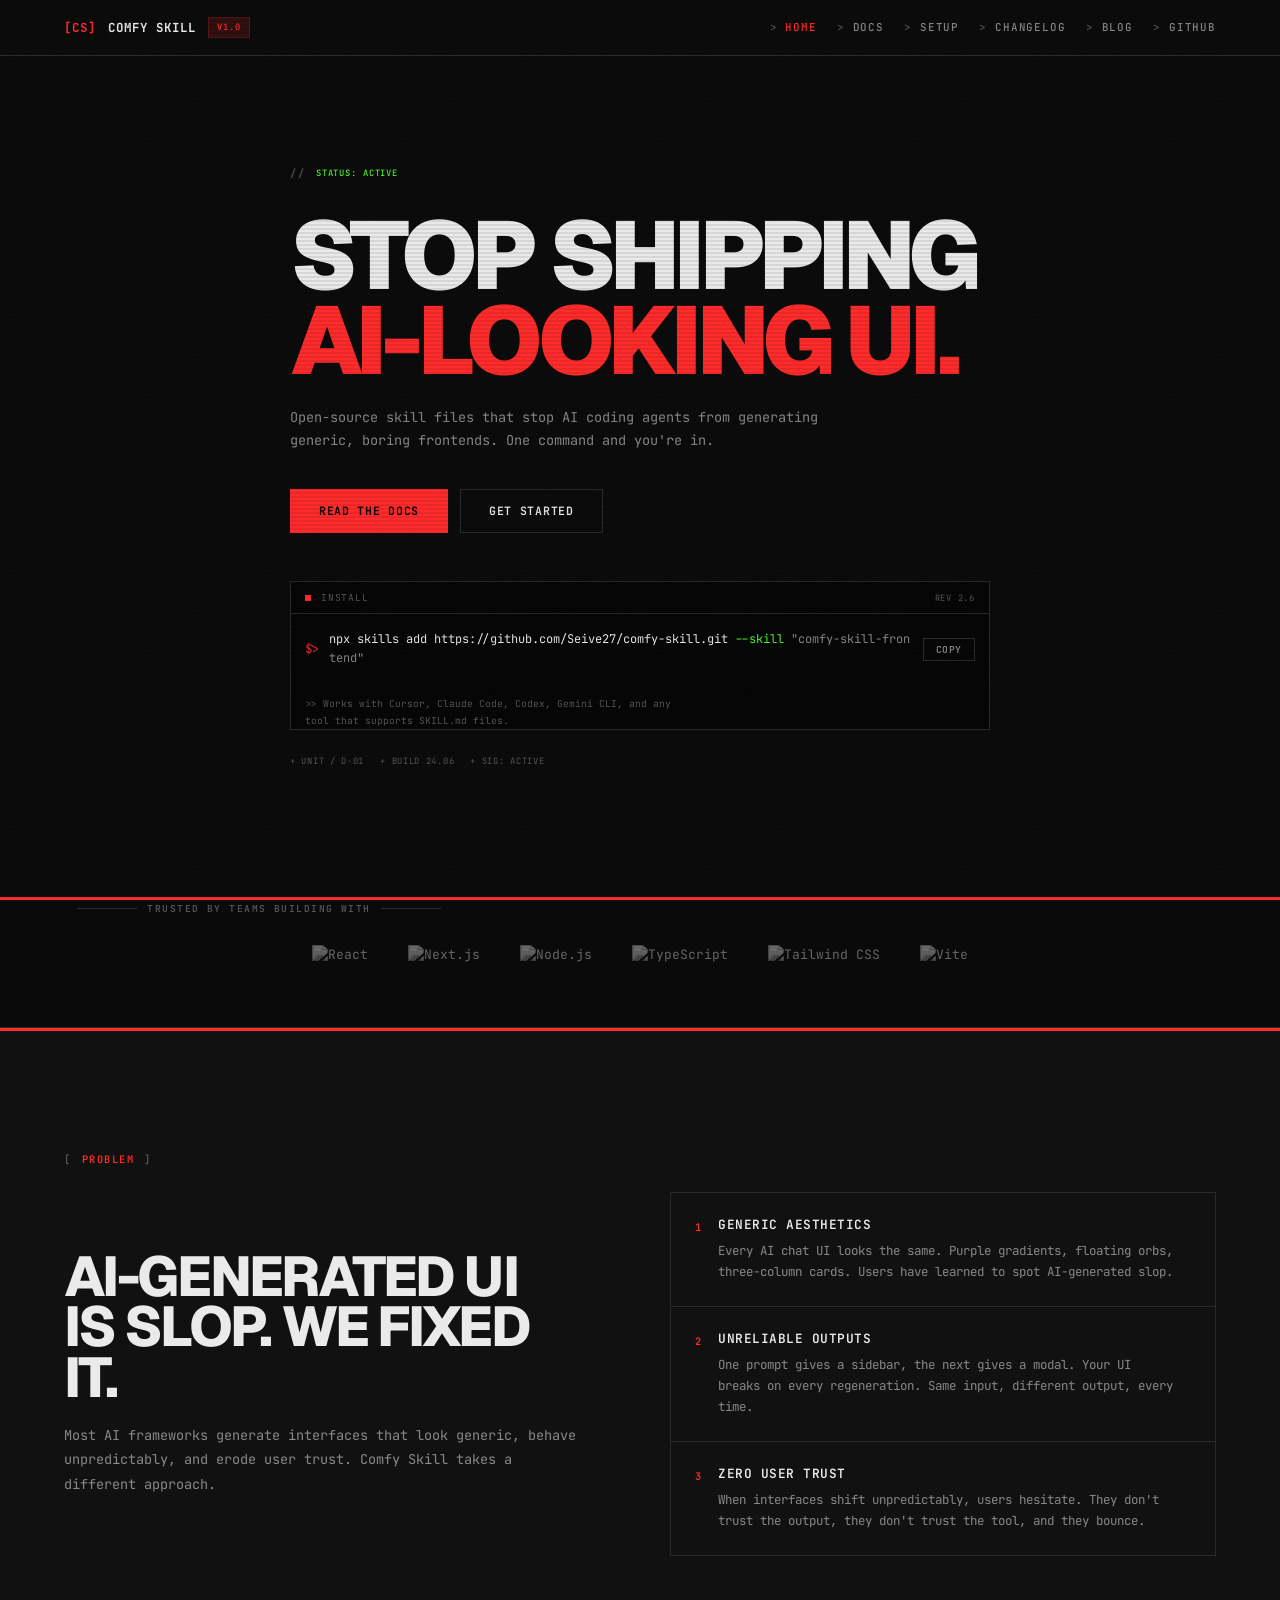
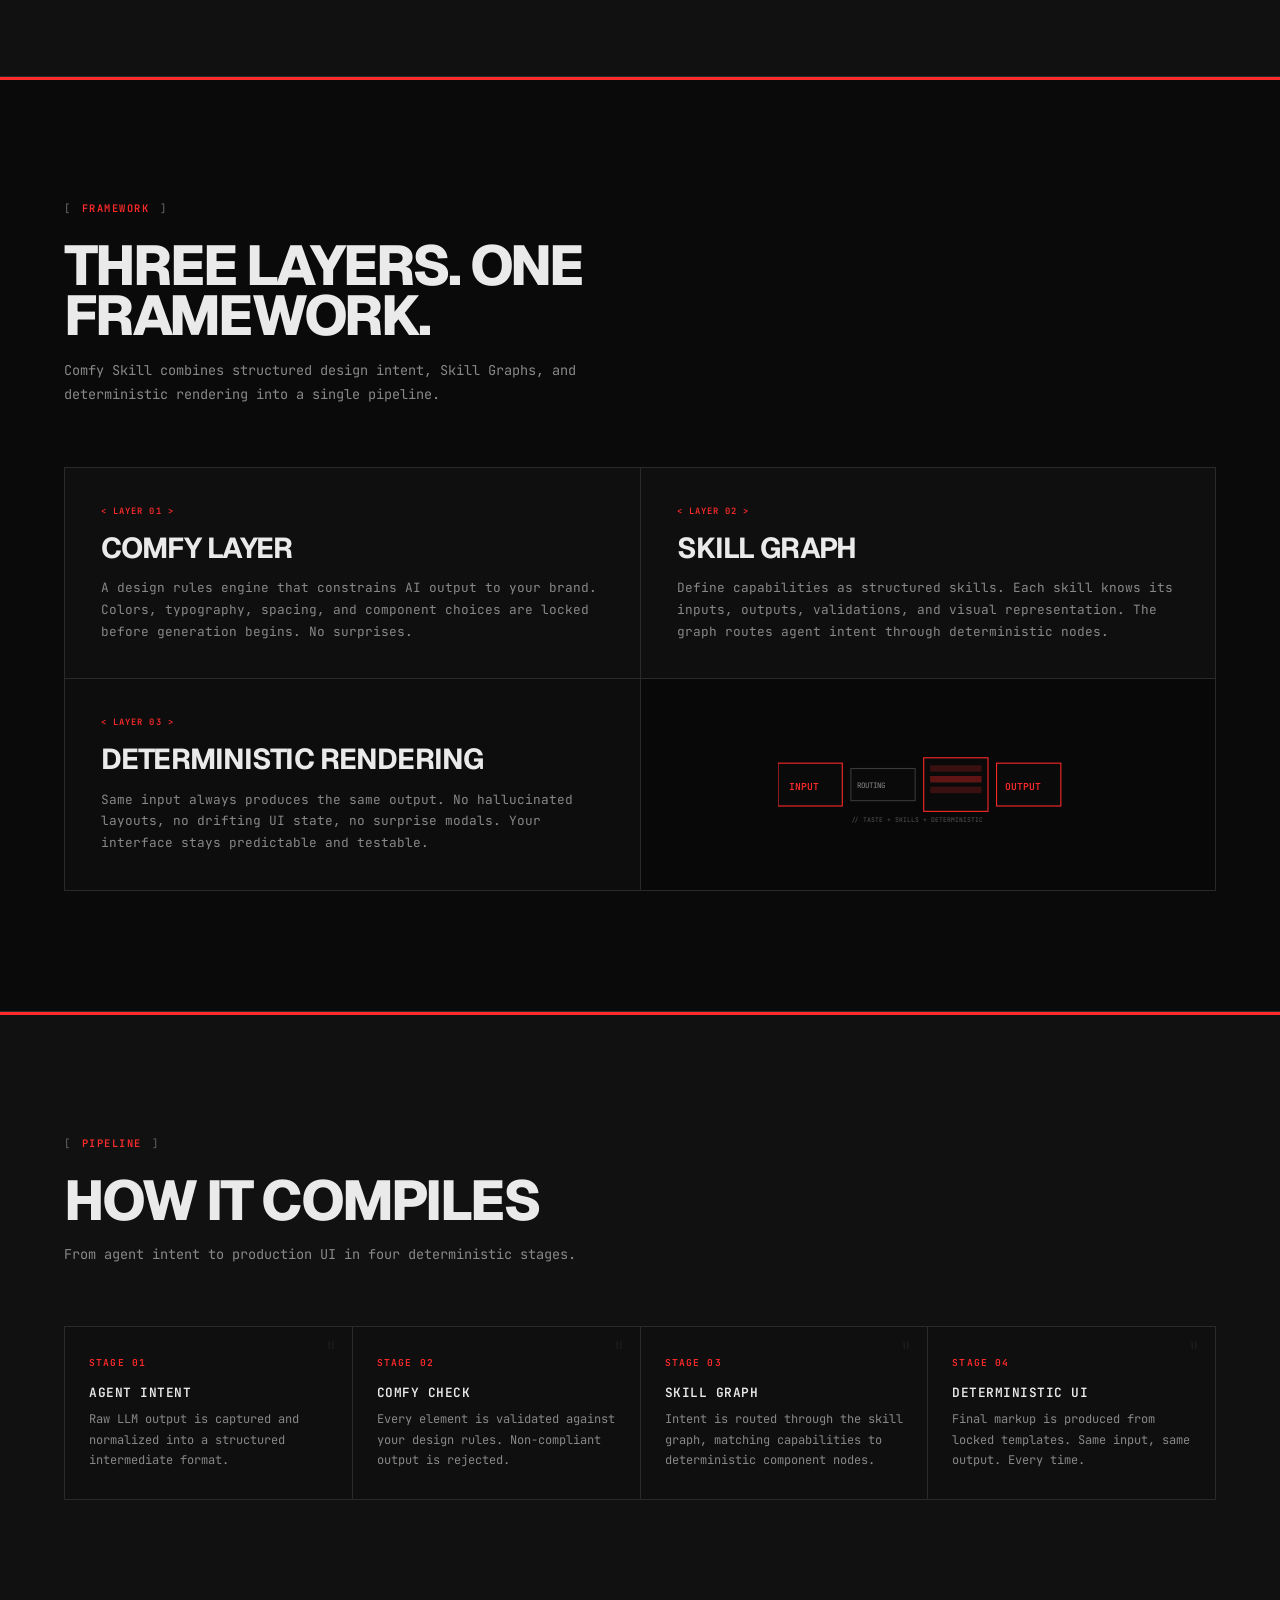
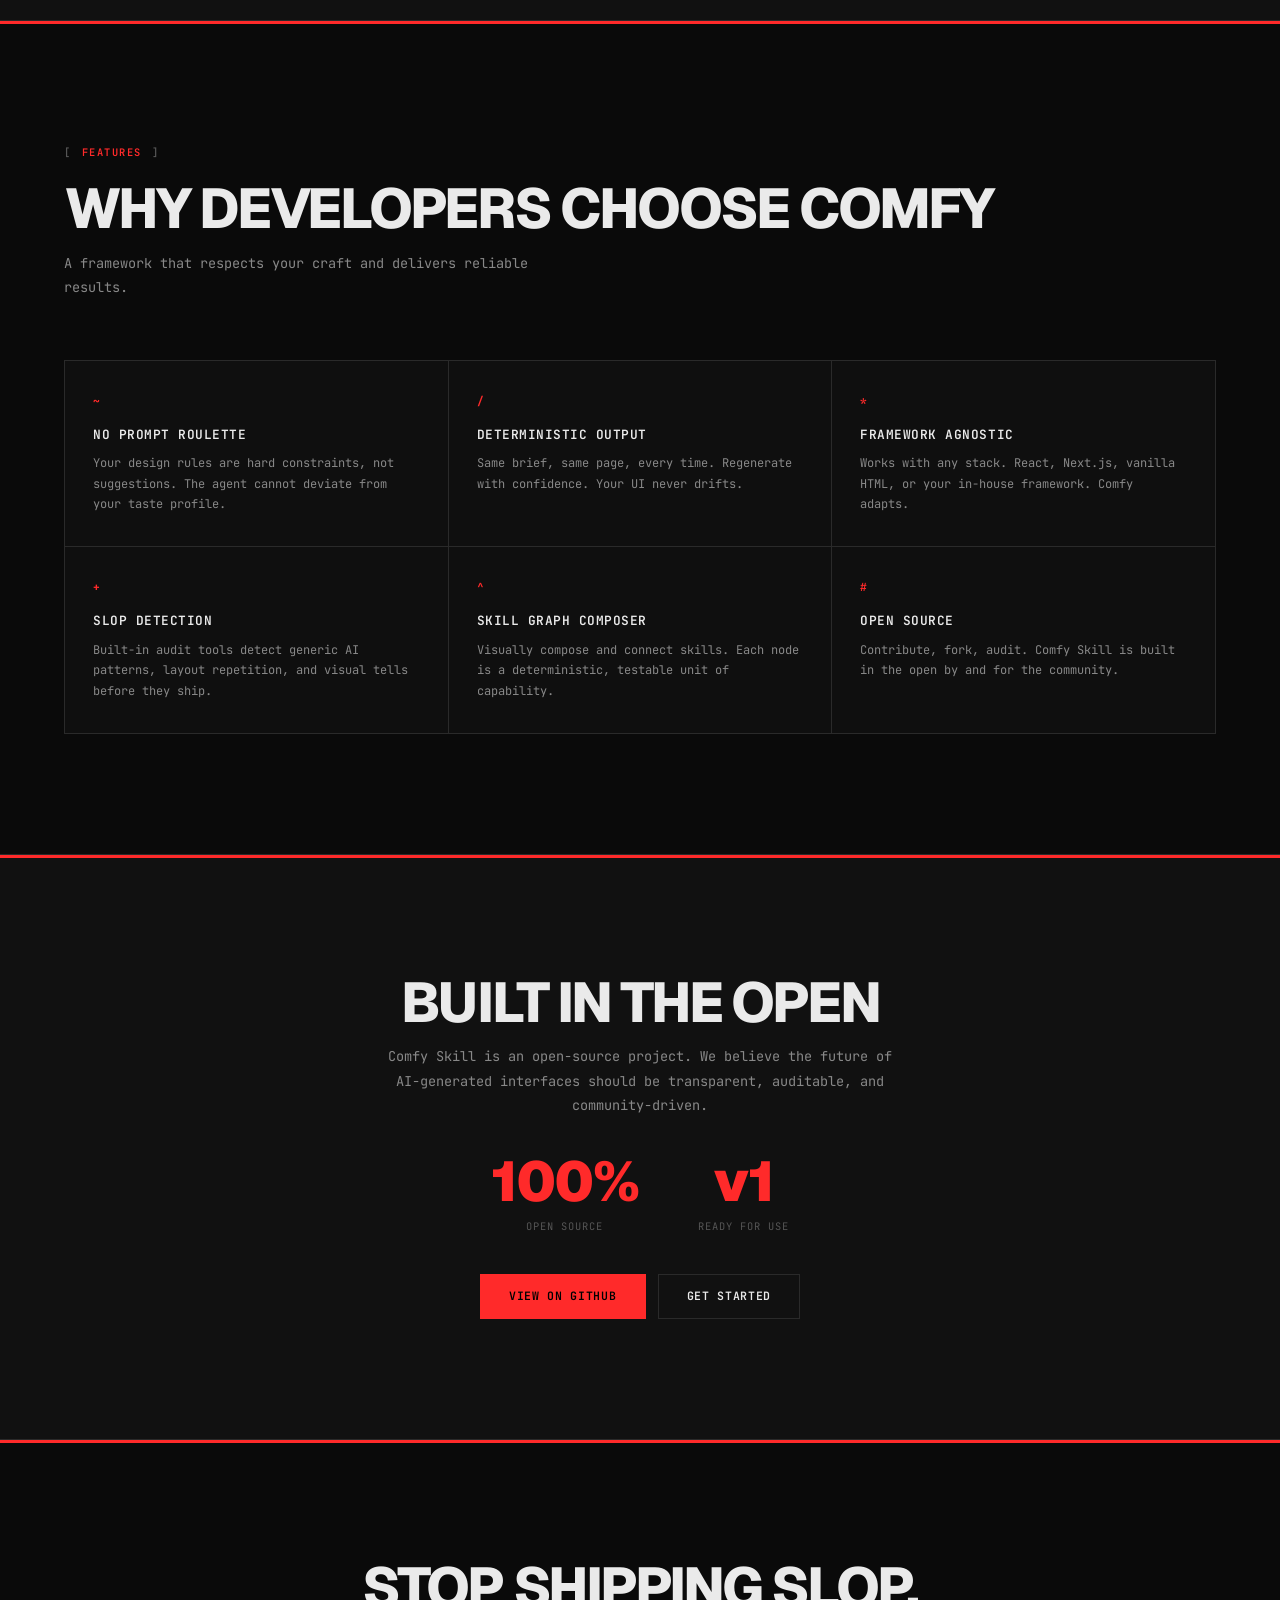
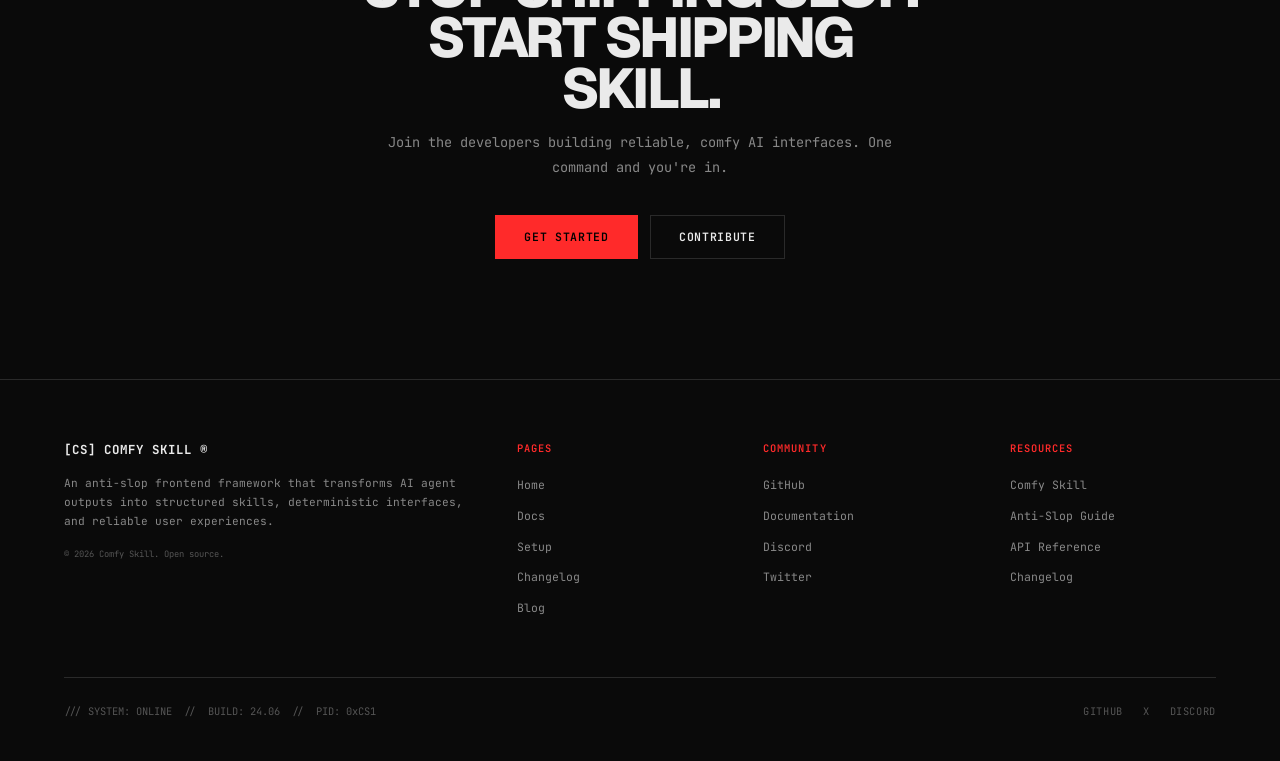
==== commit 5751c387: "fix typos" ====
--- a/index.html
+++ b/index.html
@@ -148,7 +148,7 @@
       <div class="bento-intro reveal">
         <h2>Three layers. One framework.</h2>
         <p>
-          Comfy Skill combines taste-driven design, structured skill graphs,
+          Comfy Skill combines structured design intent, Skill Graphs,
           and deterministic rendering into a single pipeline.
         </p>
       </div>
@@ -217,7 +217,7 @@
         </div>
         <div class="pipeline-step reveal reveal-delay-2">
           <div class="pipeline-step-num">STAGE 02</div>
-          <h4>Taste Check</h4>
+          <h4>Comfy Check</h4>
           <p>Every element is validated against your design rules. Non-compliant output is rejected.</p>
         </div>
         <div class="pipeline-step reveal reveal-delay-3">
@@ -313,7 +313,7 @@
       <div class="cta-content reveal">
         <h2>Stop shipping slop.<br />Start shipping skill.</h2>
         <p>
-          Join the developers building reliable, tasteful AI interfaces.
+          Join the developers building reliable, comfy AI interfaces.
           One command and you're in.
         </p>
         <div class="cta-actions">
@@ -361,7 +361,7 @@
         <div>
           <div class="footer-heading">Resources</div>
           <ul class="footer-links">
-            <li><a href="#">Taste Skill</a></li>
+            <li><a href="#">Comfy Skill</a></li>
             <li><a href="#">Anti-Slop Guide</a></li>
             <li><a href="#">API Reference</a></li>
             <li><a href="changelog.html">Changelog</a></li>
